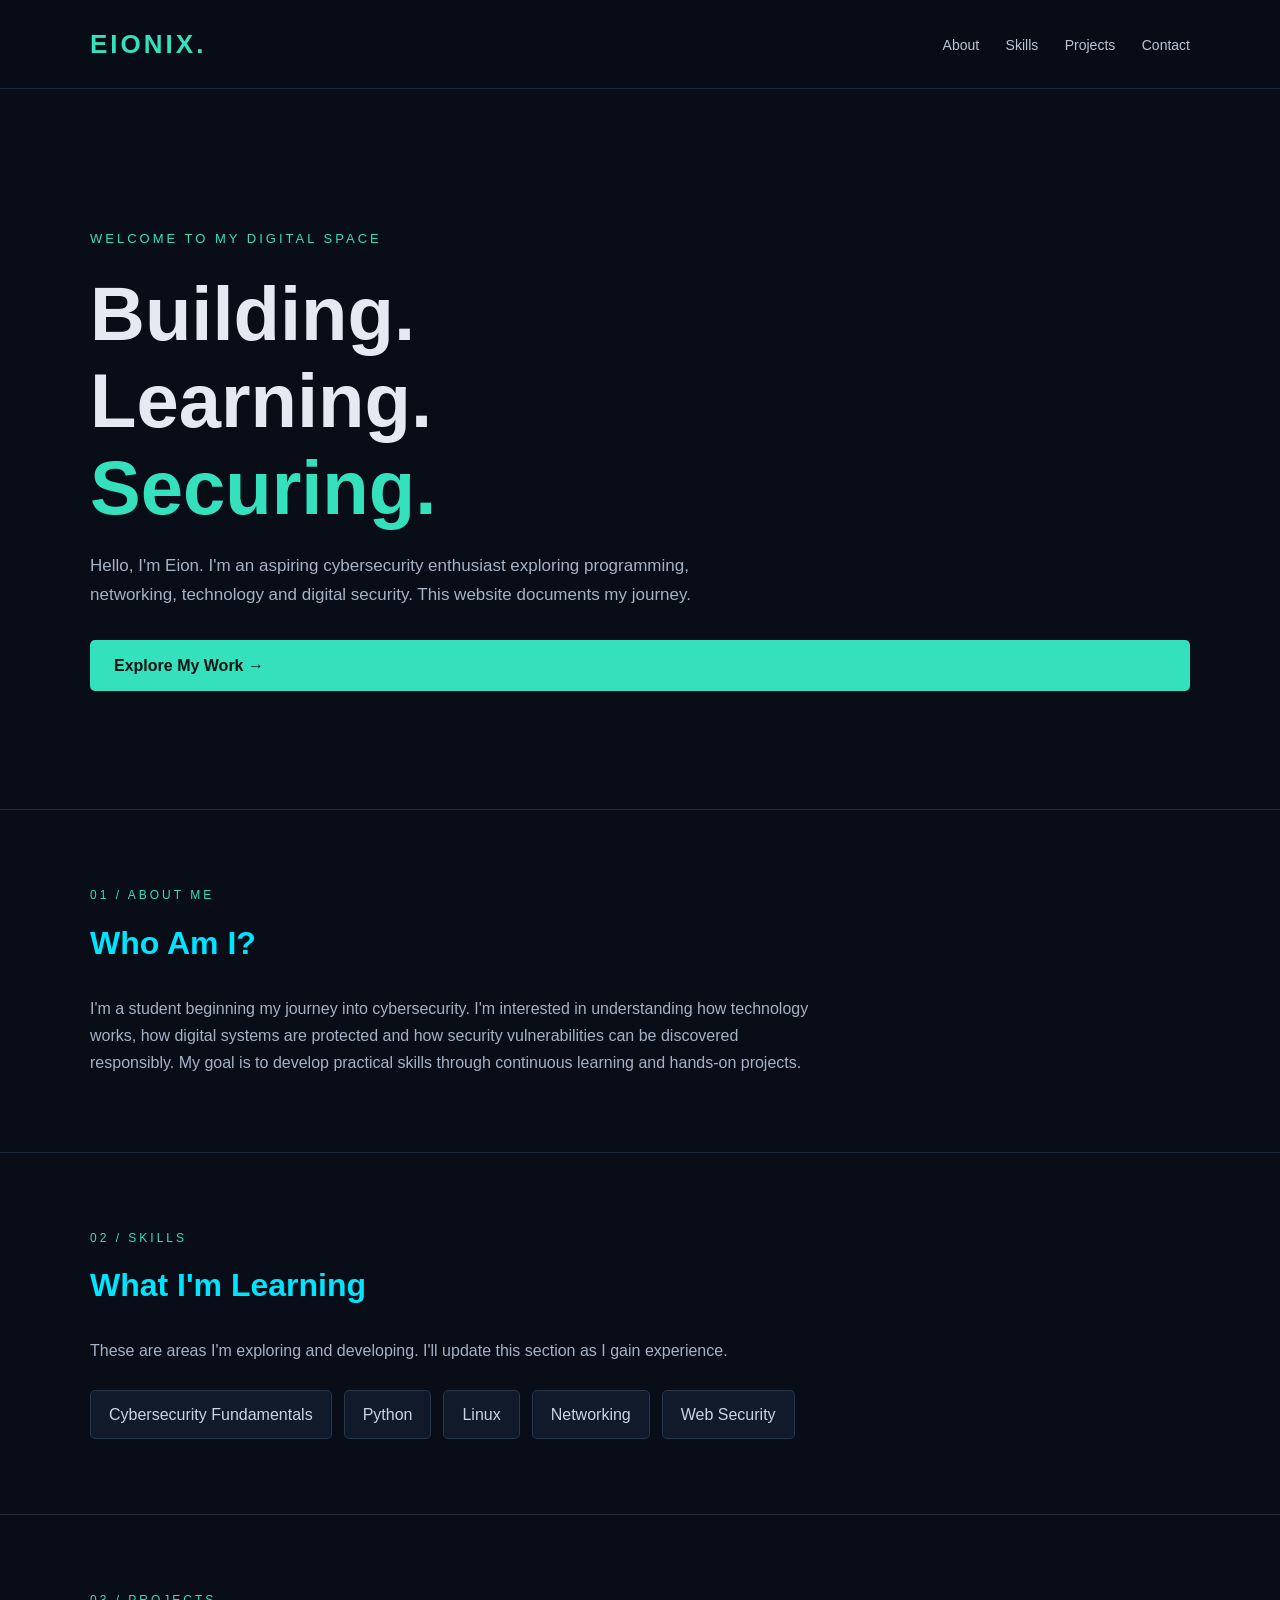
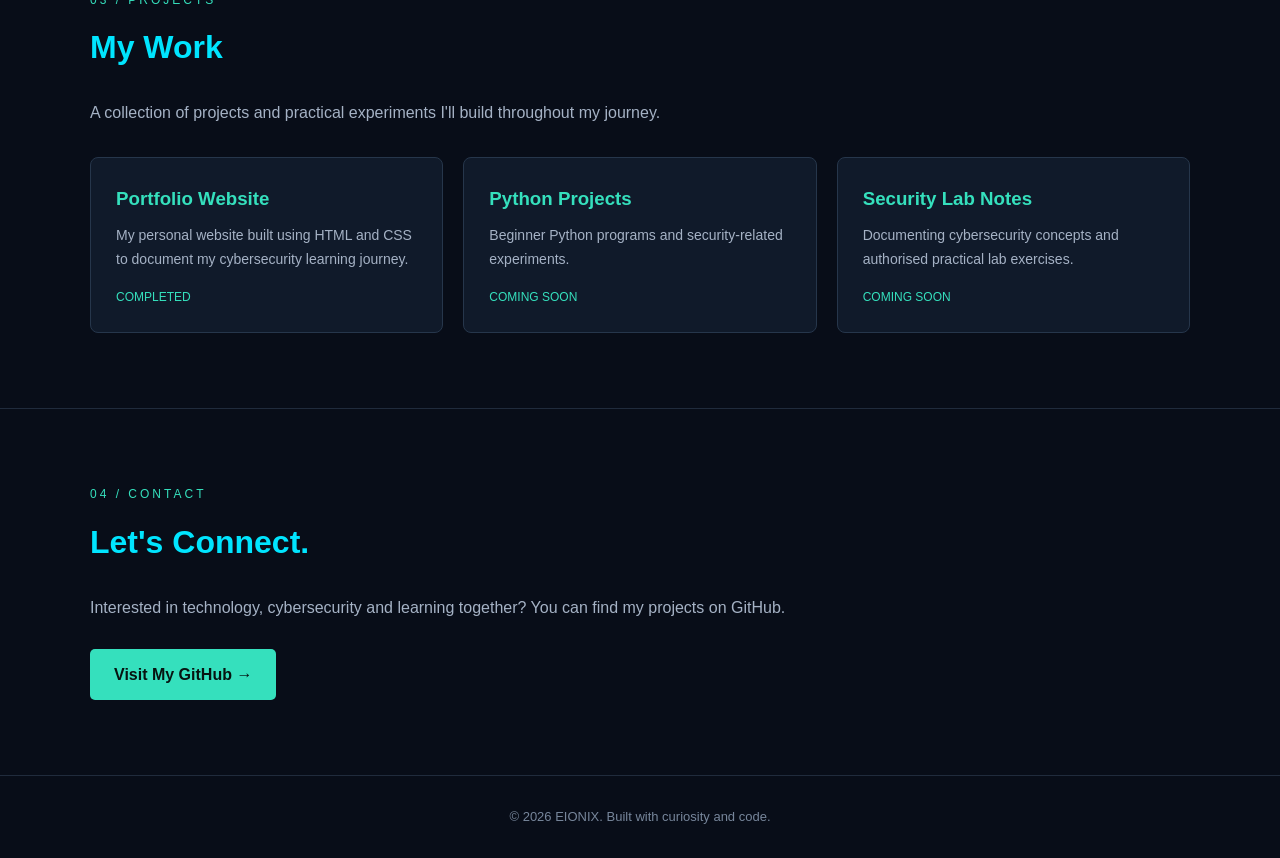
==== index.html @ 7928c1d7 "Add stylesheet link to index.html Added a link to the stylesheet in the head section." ====
<!DOCTYPE html>
<html lang="en">
<head>
    <link rel="stylesheet" href="style.css">
    <meta charset="UTF-8">
    <meta name="viewport" content="width=device-width, initial-scale=1.0">
    <meta name="description" content="EIONIX - Aspiring Cybersecurity Professional. Exploring technology, programming and digital security.">
    <title>EIONIX | Cybersecurity Portfolio</title>

    <style>
        * {
            margin: 0;
            padding: 0;
            box-sizing: border-box;
        }

        html {
            scroll-behavior: smooth;
        }

        body {
            background: #080d18;
            color: #e5eaf2;
            font-family: Arial, sans-serif;
            line-height: 1.7;
        }

        .container {
            width: 90%;
            max-width: 1100px;
            margin: auto;
        }

        header {
            padding: 22px 0;
            border-bottom: 1px solid #202b3c;
            position: sticky;
            top: 0;
            background: rgba(8, 13, 24, 0.95);
            z-index: 10;
        }

        nav {
            display: flex;
            justify-content: space-between;
            align-items: center;
            gap: 20px;
        }

        .logo {
            font-size: 26px;
            font-weight: bold;
            color: #35e0bd;
            letter-spacing: 3px;
        }

        nav a {
            color: #b9c4d5;
            text-decoration: none;
            margin-left: 22px;
            font-size: 14px;
        }

        nav a:hover {
            color: #35e0bd;
        }

        .hero {
            padding: 110px 0 90px;
        }

        .tag {
            color: #35e0bd;
            font-size: 13px;
            letter-spacing: 3px;
            margin-bottom: 20px;
        }

        h1 {
            font-size: clamp(42px, 7vw, 76px);
            line-height: 1.15;
            margin-bottom: 20px;
        }

        h1 span {
            color: #35e0bd;
        }

        .hero p {
            max-width: 620px;
            color: #a5b2c5;
            font-size: 17px;
            margin-bottom: 30px;
        }

        .button {
            display: inline-block;
            padding: 12px 24px;
            background: #35e0bd;
            color: #071411;
            text-decoration: none;
            border-radius: 5px;
            font-weight: bold;
        }

        section {
            padding: 75px 0;
            border-top: 1px solid #202b3c;
        }

        .section-label {
            color: #35e0bd;
            font-size: 12px;
            letter-spacing: 3px;
        }

        h2 {
            font-size: 32px;
            margin: 10px 0 25px;
        }

        .description {
            color: #a5b2c5;
            max-width: 720px;
        }

        .skills {
            display: flex;
            flex-wrap: wrap;
            gap: 12px;
            margin-top: 25px;
        }

        .skill {
            border: 1px solid #26364b;
            padding: 10px 18px;
            border-radius: 5px;
            color: #c8d4e4;
            background: #101a2a;
        }

        .project-grid {
            display: grid;
            grid-template-columns: repeat(auto-fit, minmax(230px, 1fr));
            gap: 20px;
            margin-top: 30px;
        }

        .project {
            background: #101a2a;
            border: 1px solid #26364b;
            border-radius: 8px;
            padding: 25px;
        }

        .project h3 {
            color: #35e0bd;
            margin-bottom: 10px;
        }

        .project p {
            color: #a5b2c5;
            font-size: 14px;
        }

        .status {
            color: #35e0bd;
            font-size: 12px;
            margin-top: 15px;
        }

        footer {
            padding: 30px 0;
            text-align: center;
            color: #77869b;
            border-top: 1px solid #202b3c;
            font-size: 13px;
        }

        @media (max-width: 600px) {
            nav {
                flex-direction: column;
            }

            nav a {
                margin: 0 7px;
                font-size: 12px;
            }

            .hero {
                padding: 75px 0;
            }
        }
    </style>
</head>

<body>

    <header>
        <div class="container">
            <nav>
                <div class="logo">EIONIX.</div>

                <div>
                    <a href="#about">About</a>
                    <a href="#skills">Skills</a>
                    <a href="#projects">Projects</a>
                    <a href="#contact">Contact</a>
                </div>
            </nav>
        </div>
    </header>

    <main>

        <div class="container">
            <section class="hero" style="border: none;">
                <div class="tag">WELCOME TO MY DIGITAL SPACE</div>

                <h1>
                    Building.<br>
                    Learning.<br>
                    <span>Securing.</span>
                </h1>

                <p>
                    Hello, I'm Eion. I'm an aspiring cybersecurity
                    enthusiast exploring programming, networking,
                    technology and digital security.
                    This website documents my journey.
                </p>

                <a href="#projects" class="button">
                    Explore My Work →
                </a>
            </section>
        </div>

        <section id="about">
            <div class="container">
                <div class="section-label">01 / ABOUT ME</div>
                <h2>Who Am I?</h2>

                <p class="description">
                    I'm a student beginning my journey into
                    cybersecurity. I'm interested in understanding
                    how technology works, how digital systems
                    are protected and how security vulnerabilities
                    can be discovered responsibly.

                    My goal is to develop practical skills through
                    continuous learning and hands-on projects.
                </p>
            </div>
        </section>

        <section id="skills">
            <div class="container">
                <div class="section-label">02 / SKILLS</div>
                <h2>What I'm Learning</h2>

                <p class="description">
                    These are areas I'm exploring and developing.
                    I'll update this section as I gain experience.
                </p>

                <div class="skills">
                    <div class="skill">Cybersecurity Fundamentals</div>
                    <div class="skill">Python</div>
                    <div class="skill">Linux</div>
                    <div class="skill">Networking</div>
                    <div class="skill">Web Security</div>
                </div>
            </div>
        </section>

        <section id="projects">
            <div class="container">
                <div class="section-label">03 / PROJECTS</div>
                <h2>My Work</h2>

                <p class="description">
                    A collection of projects and practical
                    experiments I'll build throughout my journey.
                </p>

                <div class="project-grid">

                    <div class="project">
                        <h3>Portfolio Website</h3>
                        <p>
                            My personal website built using
                            HTML and CSS to document my
                            cybersecurity learning journey.
                        </p>
                        <div class="status">COMPLETED</div>
                    </div>

                    <div class="project">
                        <h3>Python Projects</h3>
                        <p>
                            Beginner Python programs and
                            security-related experiments.
                        </p>
                        <div class="status">COMING SOON</div>
                    </div>

                    <div class="project">
                        <h3>Security Lab Notes</h3>
                        <p>
                            Documenting cybersecurity concepts
                            and authorised practical lab exercises.
                        </p>
                        <div class="status">COMING SOON</div>
                    </div>

                </div>
            </div>
        </section>

        <section id="contact">
            <div class="container">
                <div class="section-label">04 / CONTACT</div>
                <h2>Let's Connect.</h2>

                <p class="description">
                    Interested in technology, cybersecurity
                    and learning together? You can find my
                    projects on GitHub.
                </p>

                <br>

                <a
                    href="https://github.com/eionix-cyber"
                    class="button"
                    target="_blank"
                    rel="noopener noreferrer">
                    Visit My GitHub →
                </a>
            </div>
        </section>

    </main>

    <footer>
        <div class="container">
            © 2026 EIONIX. Built with curiosity and code.
        </div>
    </footer>

</body>
</html>
---- style.css ----
* {
    margin: 0;
    padding: 0;
    box-sizing: border-box;
}

body {
    background: #080b14;
    color: #ffffff;
    font-family: Arial, sans-serif;
}

header {
    padding: 25px 8%;
    display: flex;
    justify-content: space-between;
    align-items: center;
    background: #0d1220;
    border-bottom: 1px solid #1c2940;
}

header h1 {
    color: #00e5ff;
    letter-spacing: 3px;
}

nav a {
    color: #ffffff;
    text-decoration: none;
    margin-left: 25px;
}

nav a:hover {
    color: #00e5ff;
}

.hero {
    min-height: 80vh;
    display: flex;
    flex-direction: column;
    justify-content: center;
    padding: 60px 10%;
}

.hero h2 {
    font-size: 55px;
    margin-bottom: 20px;
}

.hero h2 span {
    color: #00e5ff;
}

.hero p {
    color: #aab4c8;
    font-size: 18px;
    max-width: 600px;
    line-height: 1.7;
}

button {
    background: #00e5ff;
    color: #080b14;
    border: none;
    padding: 14px 25px;
    margin-top: 25px;
    font-weight: bold;
    cursor: pointer;
    width: fit-content;
}

section {
    padding: 60px 10%;
}

section h2 {
    color: #00e5ff;
    margin-bottom: 25px;
}

footer {
    text-align: center;
    padding: 25px;
    color: #778399;
    border-top: 1px solid #1c2940;
}
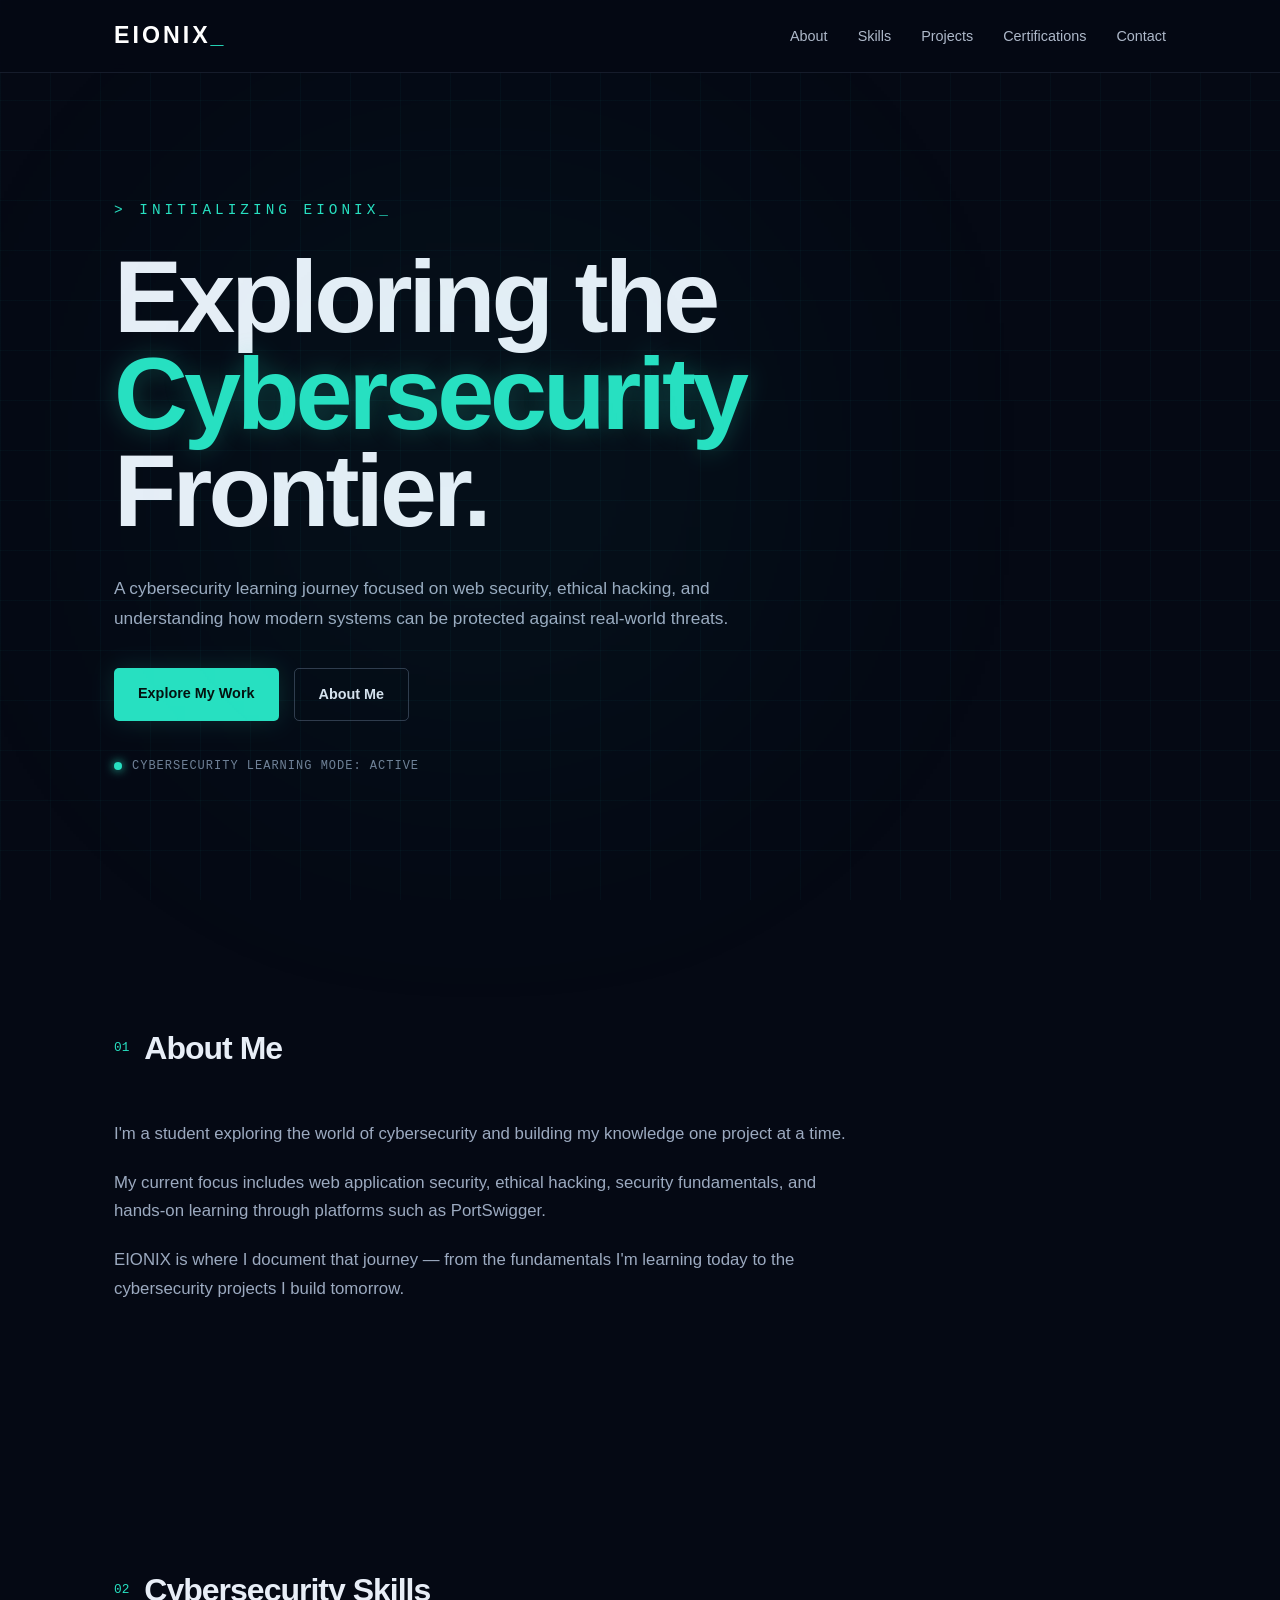
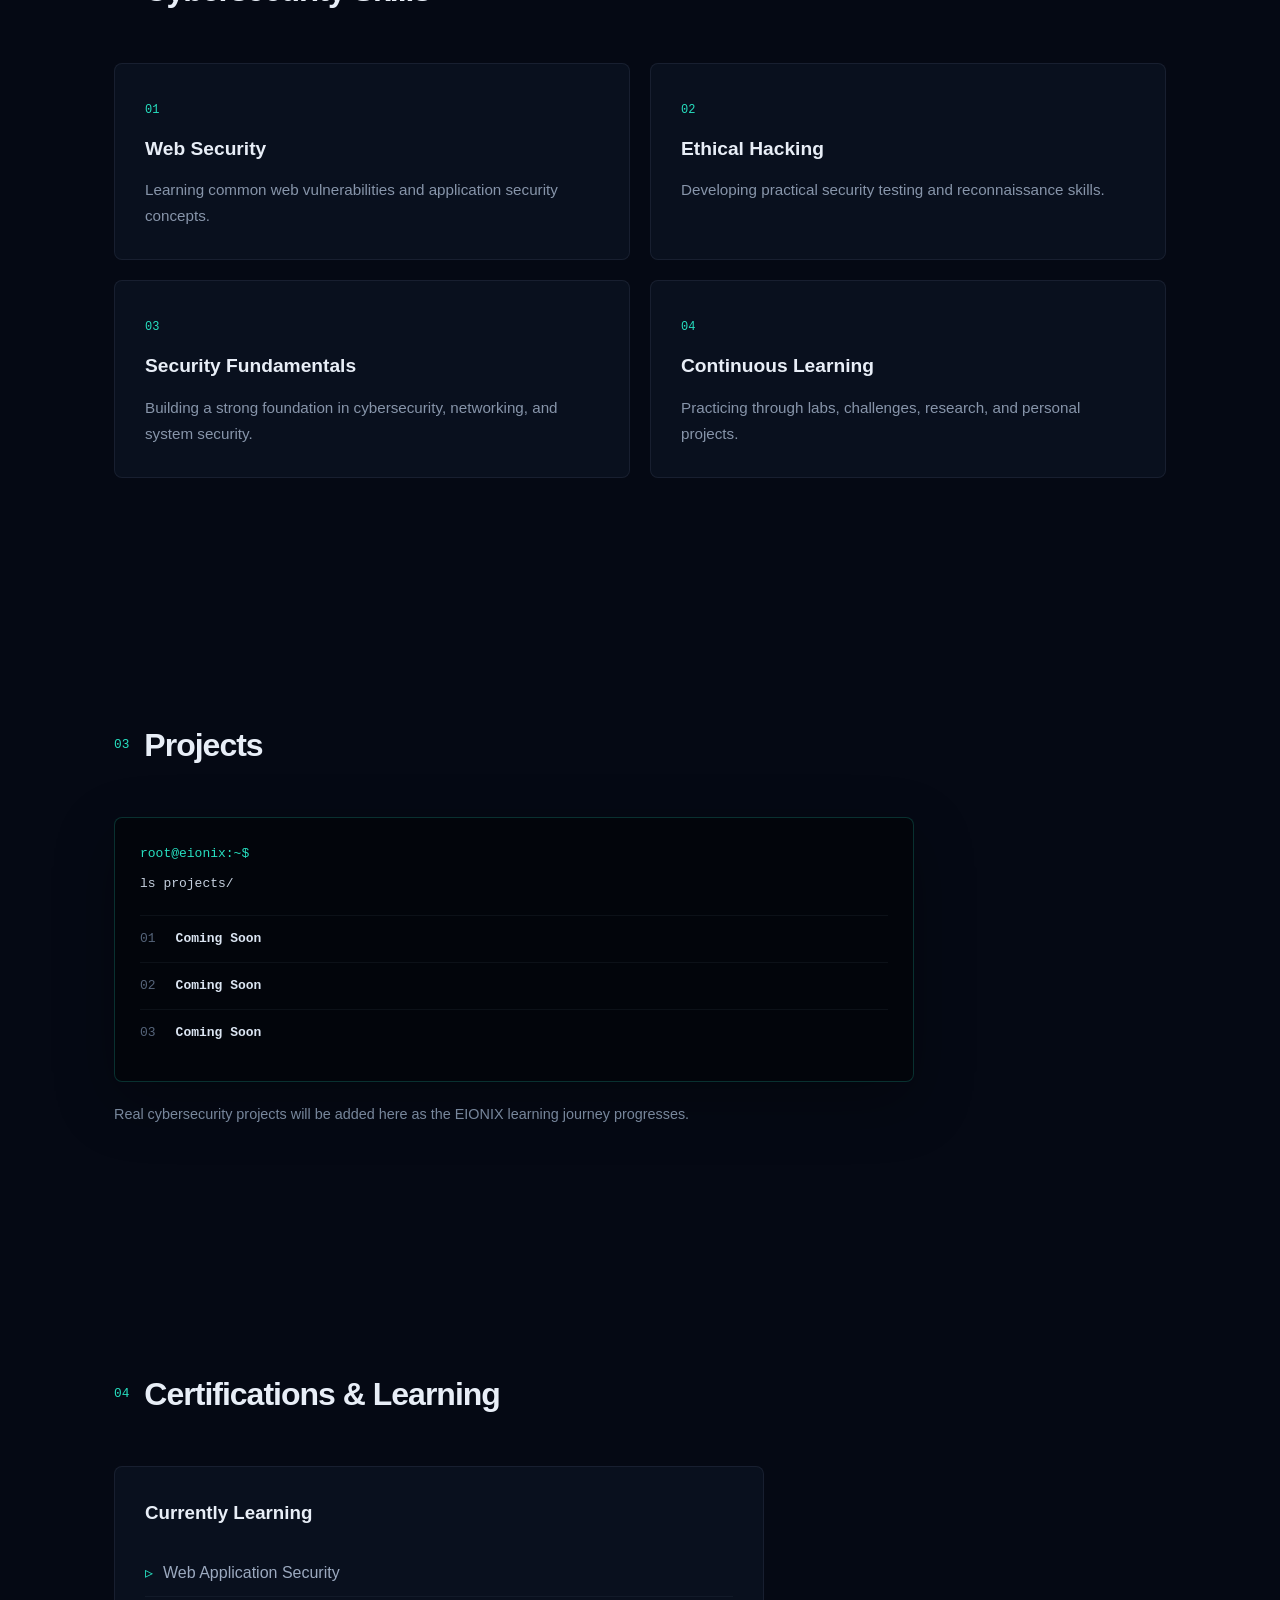
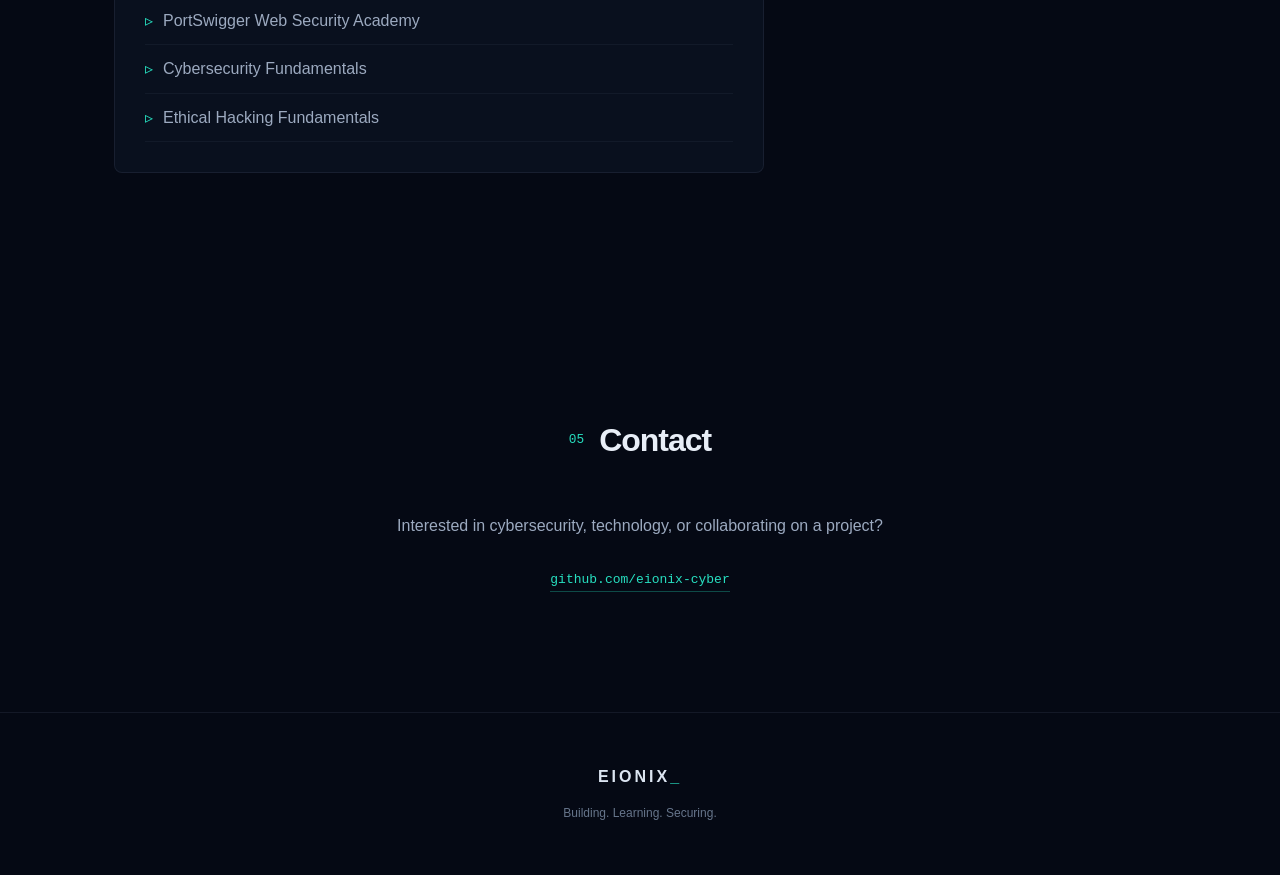
==== commit ad72b99d: "Revise index.html for improved content and structure Updated the HTML structure and content for the " ====
--- a/index.html
+++ b/index.html
@@ -1,353 +1,284 @@
-
 <!DOCTYPE html>
 <html lang="en">
 <head>
-    <link rel="stylesheet" href="style.css">
     <meta charset="UTF-8">
     <meta name="viewport" content="width=device-width, initial-scale=1.0">
-    <meta name="description" content="EIONIX - Aspiring Cybersecurity Professional. Exploring technology, programming and digital security.">
+
     <title>EIONIX | Cybersecurity Portfolio</title>
 
-    <style>
-        * {
-            margin: 0;
-            padding: 0;
-            box-sizing: border-box;
-        }
-
-        html {
-            scroll-behavior: smooth;
-        }
-
-        body {
-            background: #080d18;
-            color: #e5eaf2;
-            font-family: Arial, sans-serif;
-            line-height: 1.7;
-        }
-
-        .container {
-            width: 90%;
-            max-width: 1100px;
-            margin: auto;
-        }
-
-        header {
-            padding: 22px 0;
-            border-bottom: 1px solid #202b3c;
-            position: sticky;
-            top: 0;
-            background: rgba(8, 13, 24, 0.95);
-            z-index: 10;
-        }
-
-        nav {
-            display: flex;
-            justify-content: space-between;
-            align-items: center;
-            gap: 20px;
-        }
-
-        .logo {
-            font-size: 26px;
-            font-weight: bold;
-            color: #35e0bd;
-            letter-spacing: 3px;
-        }
-
-        nav a {
-            color: #b9c4d5;
-            text-decoration: none;
-            margin-left: 22px;
-            font-size: 14px;
-        }
-
-        nav a:hover {
-            color: #35e0bd;
-        }
-
-        .hero {
-            padding: 110px 0 90px;
-        }
-
-        .tag {
-            color: #35e0bd;
-            font-size: 13px;
-            letter-spacing: 3px;
-            margin-bottom: 20px;
-        }
-
-        h1 {
-            font-size: clamp(42px, 7vw, 76px);
-            line-height: 1.15;
-            margin-bottom: 20px;
-        }
-
-        h1 span {
-            color: #35e0bd;
-        }
-
-        .hero p {
-            max-width: 620px;
-            color: #a5b2c5;
-            font-size: 17px;
-            margin-bottom: 30px;
-        }
-
-        .button {
-            display: inline-block;
-            padding: 12px 24px;
-            background: #35e0bd;
-            color: #071411;
-            text-decoration: none;
-            border-radius: 5px;
-            font-weight: bold;
-        }
-
-        section {
-            padding: 75px 0;
-            border-top: 1px solid #202b3c;
-        }
-
-        .section-label {
-            color: #35e0bd;
-            font-size: 12px;
-            letter-spacing: 3px;
-        }
-
-        h2 {
-            font-size: 32px;
-            margin: 10px 0 25px;
-        }
-
-        .description {
-            color: #a5b2c5;
-            max-width: 720px;
-        }
-
-        .skills {
-            display: flex;
-            flex-wrap: wrap;
-            gap: 12px;
-            margin-top: 25px;
-        }
-
-        .skill {
-            border: 1px solid #26364b;
-            padding: 10px 18px;
-            border-radius: 5px;
-            color: #c8d4e4;
-            background: #101a2a;
-        }
-
-        .project-grid {
-            display: grid;
-            grid-template-columns: repeat(auto-fit, minmax(230px, 1fr));
-            gap: 20px;
-            margin-top: 30px;
-        }
-
-        .project {
-            background: #101a2a;
-            border: 1px solid #26364b;
-            border-radius: 8px;
-            padding: 25px;
-        }
-
-        .project h3 {
-            color: #35e0bd;
-            margin-bottom: 10px;
-        }
-
-        .project p {
-            color: #a5b2c5;
-            font-size: 14px;
-        }
-
-        .status {
-            color: #35e0bd;
-            font-size: 12px;
-            margin-top: 15px;
-        }
-
-        footer {
-            padding: 30px 0;
-            text-align: center;
-            color: #77869b;
-            border-top: 1px solid #202b3c;
-            font-size: 13px;
-        }
-
-        @media (max-width: 600px) {
-            nav {
-                flex-direction: column;
-            }
-
-            nav a {
-                margin: 0 7px;
-                font-size: 12px;
-            }
-
-            .hero {
-                padding: 75px 0;
-            }
-        }
-    </style>
+    <meta name="description" content="EIONIX — Cybersecurity learning portfolio documenting projects, skills, certifications and the journey into cybersecurity.">
+
+    <link rel="stylesheet" href="style.css">
 </head>
 
 <body>
 
-    <header>
-        <div class="container">
+    <header class="navbar">
+        <div class="nav-container">
+
+            <a href="#" class="logo">
+                EIONIX<span>_</span>
+            </a>
+
             <nav>
-                <div class="logo">EIONIX.</div>
-
-                <div>
-                    <a href="#about">About</a>
-                    <a href="#skills">Skills</a>
-                    <a href="#projects">Projects</a>
-                    <a href="#contact">Contact</a>
-                </div>
+                <a href="#about">About</a>
+                <a href="#skills">Skills</a>
+                <a href="#projects">Projects</a>
+                <a href="#certifications">Certifications</a>
+                <a href="#contact">Contact</a>
             </nav>
+
         </div>
     </header>
 
+
     <main>
 
-        <div class="container">
-            <section class="hero" style="border: none;">
-                <div class="tag">WELCOME TO MY DIGITAL SPACE</div>
+        <section class="hero">
+
+            <div class="hero-content">
+
+                <p class="terminal-label">
+                    &gt; INITIALIZING EIONIX_
+                </p>
 
                 <h1>
-                    Building.<br>
-                    Learning.<br>
-                    <span>Securing.</span>
+                    Exploring the
+                    <span>Cybersecurity</span>
+                    Frontier.
                 </h1>
 
+                <p class="hero-description">
+                    A cybersecurity learning journey focused on web security,
+                    ethical hacking, and understanding how modern systems
+                    can be protected against real-world threats.
+                </p>
+
+                <div class="hero-buttons">
+
+                    <a href="#projects" class="btn primary-btn">
+                        Explore My Work
+                    </a>
+
+                    <a href="#about" class="btn secondary-btn">
+                        About Me
+                    </a>
+
+                </div>
+
+                <div class="hero-status">
+
+                    <span class="status-dot"></span>
+
+                    <span>
+                        CYBERSECURITY LEARNING MODE: ACTIVE
+                    </span>
+
+                </div>
+
+            </div>
+
+        </section>
+
+
+        <section id="about" class="section">
+
+            <div class="section-heading">
+                <span>01</span>
+                <h2>About Me</h2>
+            </div>
+
+            <div class="about-content">
+
                 <p>
-                    Hello, I'm Eion. I'm an aspiring cybersecurity
-                    enthusiast exploring programming, networking,
-                    technology and digital security.
-                    This website documents my journey.
-                </p>
-
-                <a href="#projects" class="button">
-                    Explore My Work →
-                </a>
-            </section>
-        </div>
-
-        <section id="about">
-            <div class="container">
-                <div class="section-label">01 / ABOUT ME</div>
-                <h2>Who Am I?</h2>
-
-                <p class="description">
-                    I'm a student beginning my journey into
-                    cybersecurity. I'm interested in understanding
-                    how technology works, how digital systems
-                    are protected and how security vulnerabilities
-                    can be discovered responsibly.
-
-                    My goal is to develop practical skills through
-                    continuous learning and hands-on projects.
-                </p>
-            </div>
-        </section>
-
-        <section id="skills">
-            <div class="container">
-                <div class="section-label">02 / SKILLS</div>
-                <h2>What I'm Learning</h2>
-
-                <p class="description">
-                    These are areas I'm exploring and developing.
-                    I'll update this section as I gain experience.
-                </p>
-
-                <div class="skills">
-                    <div class="skill">Cybersecurity Fundamentals</div>
-                    <div class="skill">Python</div>
-                    <div class="skill">Linux</div>
-                    <div class="skill">Networking</div>
-                    <div class="skill">Web Security</div>
-                </div>
-            </div>
-        </section>
-
-        <section id="projects">
-            <div class="container">
-                <div class="section-label">03 / PROJECTS</div>
-                <h2>My Work</h2>
-
-                <p class="description">
-                    A collection of projects and practical
-                    experiments I'll build throughout my journey.
-                </p>
-
-                <div class="project-grid">
-
-                    <div class="project">
-                        <h3>Portfolio Website</h3>
-                        <p>
-                            My personal website built using
-                            HTML and CSS to document my
-                            cybersecurity learning journey.
-                        </p>
-                        <div class="status">COMPLETED</div>
+                    I'm a student exploring the world of cybersecurity
+                    and building my knowledge one project at a time.
+                </p>
+
+                <p>
+                    My current focus includes web application security,
+                    ethical hacking, security fundamentals, and hands-on
+                    learning through platforms such as PortSwigger.
+                </p>
+
+                <p>
+                    EIONIX is where I document that journey — from the
+                    fundamentals I'm learning today to the cybersecurity
+                    projects I build tomorrow.
+                </p>
+
+            </div>
+
+        </section>
+
+
+        <section id="skills" class="section">
+
+            <div class="section-heading">
+                <span>02</span>
+                <h2>Cybersecurity Skills</h2>
+            </div>
+
+            <div class="skills-grid">
+
+                <div class="skill-card">
+                    <span class="skill-number">01</span>
+
+                    <h3>Web Security</h3>
+
+                    <p>
+                        Learning common web vulnerabilities and
+                        application security concepts.
+                    </p>
+                </div>
+
+
+                <div class="skill-card">
+                    <span class="skill-number">02</span>
+
+                    <h3>Ethical Hacking</h3>
+
+                    <p>
+                        Developing practical security testing
+                        and reconnaissance skills.
+                    </p>
+                </div>
+
+
+                <div class="skill-card">
+                    <span class="skill-number">03</span>
+
+                    <h3>Security Fundamentals</h3>
+
+                    <p>
+                        Building a strong foundation in cybersecurity,
+                        networking, and system security.
+                    </p>
+                </div>
+
+
+                <div class="skill-card">
+                    <span class="skill-number">04</span>
+
+                    <h3>Continuous Learning</h3>
+
+                    <p>
+                        Practicing through labs, challenges,
+                        research, and personal projects.
+                    </p>
+                </div>
+
+            </div>
+
+        </section>
+
+
+        <section id="projects" class="section">
+
+            <div class="section-heading">
+                <span>03</span>
+                <h2>Projects</h2>
+            </div>
+
+            <div class="project-placeholder">
+
+                <div class="project-terminal">
+
+                    <span>root@eionix:~$</span>
+
+                    <p>ls projects/</p>
+
+                    <div class="project-line">
+                        <span>01</span>
+                        <strong>Coming Soon</strong>
                     </div>
 
-                    <div class="project">
-                        <h3>Python Projects</h3>
-                        <p>
-                            Beginner Python programs and
-                            security-related experiments.
-                        </p>
-                        <div class="status">COMING SOON</div>
+                    <div class="project-line">
+                        <span>02</span>
+                        <strong>Coming Soon</strong>
                     </div>
 
-                    <div class="project">
-                        <h3>Security Lab Notes</h3>
-                        <p>
-                            Documenting cybersecurity concepts
-                            and authorised practical lab exercises.
-                        </p>
-                        <div class="status">COMING SOON</div>
+                    <div class="project-line">
+                        <span>03</span>
+                        <strong>Coming Soon</strong>
                     </div>
 
                 </div>
-            </div>
-        </section>
-
-        <section id="contact">
-            <div class="container">
-                <div class="section-label">04 / CONTACT</div>
-                <h2>Let's Connect.</h2>
-
-                <p class="description">
-                    Interested in technology, cybersecurity
-                    and learning together? You can find my
-                    projects on GitHub.
-                </p>
-
-                <br>
-
-                <a
-                    href="https://github.com/eionix-cyber"
-                    class="button"
-                    target="_blank"
-                    rel="noopener noreferrer">
-                    Visit My GitHub →
-                </a>
-            </div>
+
+                <p class="project-note">
+                    Real cybersecurity projects will be added here as
+                    the EIONIX learning journey progresses.
+                </p>
+
+            </div>
+
+        </section>
+
+
+        <section id="certifications" class="section">
+
+            <div class="section-heading">
+                <span>04</span>
+                <h2>Certifications & Learning</h2>
+            </div>
+
+            <div class="learning-card">
+
+                <h3>Currently Learning</h3>
+
+                <ul>
+
+                    <li>Web Application Security</li>
+
+                    <li>PortSwigger Web Security Academy</li>
+
+                    <li>Cybersecurity Fundamentals</li>
+
+                    <li>Ethical Hacking Fundamentals</li>
+
+                </ul>
+
+            </div>
+
+        </section>
+
+
+        <section id="contact" class="section contact-section">
+
+            <div class="section-heading">
+                <span>05</span>
+                <h2>Contact</h2>
+            </div>
+
+            <p>
+                Interested in cybersecurity, technology, or collaborating
+                on a project?
+            </p>
+
+            <a
+                href="https://github.com/eionix-cyber"
+                class="github-link"
+                target="_blank"
+                rel="noopener noreferrer"
+            >
+                github.com/eionix-cyber
+            </a>
+
         </section>
 
     </main>
 
+
     <footer>
-        <div class="container">
-            © 2026 EIONIX. Built with curiosity and code.
-        </div>
+
+        <p>
+            EIONIX<span>_</span>
+        </p>
+
+        <small>
+            Building. Learning. Securing.
+        </small>
+
     </footer>
 
 </body>
--- a/style.css
+++ b/style.css
@@ -1,86 +1,648 @@
+/* =========================================
+   EIONIX CYBERSECURITY PORTFOLIO
+   Premium Dark Cybersecurity Theme
+   ========================================= */
+
+
+/* ---------- Global Reset ---------- */
+
 * {
     margin: 0;
     padding: 0;
     box-sizing: border-box;
 }
 
+html {
+    scroll-behavior: smooth;
+}
+
 body {
-    background: #080b14;
-    color: #ffffff;
-    font-family: Arial, sans-serif;
-}
-
-header {
-    padding: 25px 8%;
+    font-family: "Segoe UI", Arial, sans-serif;
+    background: #050914;
+    color: #e8eef7;
+    line-height: 1.7;
+    overflow-x: hidden;
+}
+
+
+/* ---------- Background Grid ---------- */
+
+body::before {
+    content: "";
+    position: fixed;
+    inset: 0;
+
+    background-image:
+        linear-gradient(rgba(40, 220, 200, 0.035) 1px, transparent 1px),
+        linear-gradient(90deg, rgba(40, 220, 200, 0.035) 1px, transparent 1px);
+
+    background-size: 50px 50px;
+
+    pointer-events: none;
+    z-index: -2;
+}
+
+
+/* ---------- Navigation ---------- */
+
+.navbar {
+    position: sticky;
+    top: 0;
+    z-index: 1000;
+
+    background: rgba(5, 9, 20, 0.88);
+    backdrop-filter: blur(12px);
+
+    border-bottom: 1px solid rgba(130, 150, 180, 0.15);
+}
+
+.nav-container {
+    max-width: 1100px;
+    margin: auto;
+
+    height: 72px;
+
     display: flex;
+    align-items: center;
     justify-content: space-between;
-    align-items: center;
-    background: #0d1220;
-    border-bottom: 1px solid #1c2940;
-}
-
-header h1 {
-    color: #00e5ff;
-    letter-spacing: 3px;
-}
-
-nav a {
+
+    padding: 0 24px;
+}
+
+
+/* ---------- Logo ---------- */
+
+.logo {
     color: #ffffff;
     text-decoration: none;
-    margin-left: 25px;
+
+    font-size: 1.45rem;
+    font-weight: 800;
+
+    letter-spacing: 3px;
+}
+
+.logo span,
+footer span {
+    color: #27e0c1;
+}
+
+
+/* ---------- Navigation Links ---------- */
+
+nav {
+    display: flex;
+    gap: 30px;
+}
+
+nav a {
+    color: #aeb9ca;
+    text-decoration: none;
+
+    font-size: 0.9rem;
+
+    transition: 0.25s ease;
 }
 
 nav a:hover {
-    color: #00e5ff;
-}
+    color: #27e0c1;
+}
+
+
+/* =========================================
+   HERO
+   ========================================= */
 
 .hero {
-    min-height: 80vh;
+    position: relative;
+
+    min-height: calc(100vh - 72px);
+
     display: flex;
-    flex-direction: column;
+    align-items: center;
+
+    max-width: 1100px;
+    margin: auto;
+
+    padding: 100px 24px;
+}
+
+
+/* Hero glow */
+
+.hero::before {
+    content: "";
+
+    position: absolute;
+
+    width: 450px;
+    height: 450px;
+
+    background: #27e0c1;
+
+    filter: blur(180px);
+    opacity: 0.07;
+
+    top: 20%;
+    left: 15%;
+
+    pointer-events: none;
+}
+
+
+/* Hero content */
+
+.hero-content {
+    max-width: 800px;
+}
+
+
+/* Terminal label */
+
+.terminal-label {
+    color: #27e0c1;
+
+    font-family: monospace;
+
+    font-size: 0.9rem;
+
+    letter-spacing: 4px;
+
+    margin-bottom: 25px;
+}
+
+
+/* Hero heading */
+
+.hero h1 {
+    font-size: clamp(3.5rem, 8vw, 6.5rem);
+
+    line-height: 0.95;
+
+    letter-spacing: -4px;
+
+    font-weight: 800;
+
+    margin-bottom: 35px;
+}
+
+.hero h1 span {
+    color: #27e0c1;
+
+    text-shadow:
+        0 0 25px rgba(39, 224, 193, 0.25);
+}
+
+
+/* Hero description */
+
+.hero-description {
+    max-width: 680px;
+
+    color: #9caac0;
+
+    font-size: 1.08rem;
+
+    margin-bottom: 35px;
+}
+
+
+/* ---------- Buttons ---------- */
+
+.hero-buttons {
+    display: flex;
+    gap: 15px;
+
+    flex-wrap: wrap;
+
+    margin-bottom: 35px;
+}
+
+.btn {
+    display: inline-block;
+
+    padding: 13px 24px;
+
+    text-decoration: none;
+
+    font-size: 0.9rem;
+
+    font-weight: 600;
+
+    border-radius: 5px;
+
+    transition: 0.25s ease;
+}
+
+.primary-btn {
+    background: #27e0c1;
+
+    color: #04100e;
+
+    box-shadow:
+        0 0 25px rgba(39, 224, 193, 0.15);
+}
+
+.primary-btn:hover {
+    transform: translateY(-2px);
+
+    box-shadow:
+        0 0 35px rgba(39, 224, 193, 0.3);
+}
+
+.secondary-btn {
+    border: 1px solid rgba(130, 150, 180, 0.35);
+
+    color: #d8e1ee;
+}
+
+.secondary-btn:hover {
+    border-color: #27e0c1;
+
+    color: #27e0c1;
+}
+
+
+/* ---------- Status ---------- */
+
+.hero-status {
+    display: flex;
+    align-items: center;
+
+    gap: 10px;
+
+    color: #708097;
+
+    font-family: monospace;
+
+    font-size: 0.75rem;
+
+    letter-spacing: 1px;
+}
+
+.status-dot {
+    width: 8px;
+    height: 8px;
+
+    border-radius: 50%;
+
+    background: #27e0c1;
+
+    box-shadow:
+        0 0 10px #27e0c1;
+
+    animation: pulse 2s infinite;
+}
+
+
+/* ---------- Pulse Animation ---------- */
+
+@keyframes pulse {
+
+    0% {
+        opacity: 1;
+        transform: scale(1);
+    }
+
+    50% {
+        opacity: 0.45;
+        transform: scale(0.75);
+    }
+
+    100% {
+        opacity: 1;
+        transform: scale(1);
+    }
+
+}
+
+
+/* =========================================
+   GENERAL SECTIONS
+   ========================================= */
+
+.section {
+    max-width: 1100px;
+
+    margin: auto;
+
+    padding: 120px 24px;
+}
+
+
+/* Section heading */
+
+.section-heading {
+    display: flex;
+    align-items: center;
+
+    gap: 15px;
+
+    margin-bottom: 45px;
+}
+
+.section-heading span {
+    color: #27e0c1;
+
+    font-family: monospace;
+
+    font-size: 0.8rem;
+}
+
+.section-heading h2 {
+    font-size: 2rem;
+
+    letter-spacing: -1px;
+}
+
+
+/* =========================================
+   ABOUT
+   ========================================= */
+
+.about-content {
+    max-width: 750px;
+}
+
+.about-content p {
+    color: #9caac0;
+
+    font-size: 1.05rem;
+
+    margin-bottom: 20px;
+}
+
+
+/* =========================================
+   SKILLS
+   ========================================= */
+
+.skills-grid {
+    display: grid;
+
+    grid-template-columns:
+        repeat(2, 1fr);
+
+    gap: 20px;
+}
+
+.skill-card {
+    position: relative;
+
+    padding: 30px;
+
+    background: rgba(13, 21, 36, 0.65);
+
+    border: 1px solid rgba(130, 150, 180, 0.12);
+
+    border-radius: 8px;
+
+    transition: 0.3s ease;
+}
+
+.skill-card:hover {
+    transform: translateY(-5px);
+
+    border-color:
+        rgba(39, 224, 193, 0.4);
+
+    box-shadow:
+        0 15px 50px rgba(0, 0, 0, 0.25);
+}
+
+.skill-number {
+    color: #27e0c1;
+
+    font-family: monospace;
+
+    font-size: 0.75rem;
+}
+
+.skill-card h3 {
+    margin: 12px 0;
+
+    font-size: 1.2rem;
+}
+
+.skill-card p {
+    color: #8795aa;
+
+    font-size: 0.95rem;
+}
+
+
+/* =========================================
+   PROJECTS
+   ========================================= */
+
+.project-placeholder {
+    max-width: 800px;
+}
+
+.project-terminal {
+    background: #02050b;
+
+    border: 1px solid rgba(39, 224, 193, 0.2);
+
+    border-radius: 8px;
+
+    padding: 25px;
+
+    font-family: monospace;
+
+    box-shadow:
+        0 20px 60px rgba(0, 0, 0, 0.3);
+}
+
+.project-terminal > span {
+    color: #27e0c1;
+}
+
+.project-terminal > p {
+    color: #c5d0df;
+
+    margin: 8px 0 20px;
+}
+
+.project-line {
+    display: flex;
+
+    gap: 20px;
+
+    padding: 12px 0;
+
+    border-top: 1px solid rgba(130, 150, 180, 0.08);
+}
+
+.project-line span {
+    color: #55647a;
+}
+
+.project-line strong {
+    color: #dbe5f2;
+}
+
+.project-note {
+    color: #77869b;
+
+    margin-top: 20px;
+
+    font-size: 0.9rem;
+}
+
+
+/* =========================================
+   CERTIFICATIONS
+   ========================================= */
+
+.learning-card {
+    max-width: 650px;
+
+    padding: 30px;
+
+    background: rgba(13, 21, 36, 0.65);
+
+    border: 1px solid rgba(130, 150, 180, 0.12);
+
+    border-radius: 8px;
+}
+
+.learning-card h3 {
+    margin-bottom: 20px;
+}
+
+.learning-card ul {
+    list-style: none;
+}
+
+.learning-card li {
+    color: #9caac0;
+
+    padding: 10px 0;
+
+    border-bottom: 1px solid rgba(130, 150, 180, 0.08);
+}
+
+.learning-card li::before {
+    content: "▹";
+
+    color: #27e0c1;
+
+    margin-right: 10px;
+}
+
+
+/* =========================================
+   CONTACT
+   ========================================= */
+
+.contact-section {
+    text-align: center;
+}
+
+.contact-section .section-heading {
     justify-content: center;
-    padding: 60px 10%;
-}
-
-.hero h2 {
-    font-size: 55px;
-    margin-bottom: 20px;
-}
-
-.hero h2 span {
-    color: #00e5ff;
-}
-
-.hero p {
-    color: #aab4c8;
-    font-size: 18px;
-    max-width: 600px;
-    line-height: 1.7;
-}
-
-button {
-    background: #00e5ff;
-    color: #080b14;
-    border: none;
-    padding: 14px 25px;
-    margin-top: 25px;
-    font-weight: bold;
-    cursor: pointer;
-    width: fit-content;
-}
-
-section {
-    padding: 60px 10%;
-}
-
-section h2 {
-    color: #00e5ff;
+}
+
+.contact-section > p {
+    color: #9caac0;
+
     margin-bottom: 25px;
 }
+
+.github-link {
+    color: #27e0c1;
+
+    text-decoration: none;
+
+    font-family: monospace;
+
+    border-bottom: 1px solid rgba(39, 224, 193, 0.3);
+
+    padding-bottom: 4px;
+}
+
+.github-link:hover {
+    border-color: #27e0c1;
+}
+
+
+/* =========================================
+   FOOTER
+   ========================================= */
 
 footer {
     text-align: center;
-    padding: 25px;
-    color: #778399;
-    border-top: 1px solid #1c2940;
-}
+
+    padding: 50px 20px;
+
+    border-top: 1px solid rgba(130, 150, 180, 0.12);
+
+    color: #66758b;
+}
+
+footer p {
+    font-weight: 800;
+
+    letter-spacing: 3px;
+
+    color: #dce5f1;
+
+    margin-bottom: 8px;
+}
+
+footer small {
+    font-size: 0.75rem;
+}
+
+
+/* =========================================
+   MOBILE RESPONSIVE DESIGN
+   ========================================= */
+
+@media (max-width: 700px) {
+
+    .nav-container {
+        height: auto;
+
+        padding-top: 18px;
+        padding-bottom: 18px;
+
+        align-items: flex-start;
+    }
+
+    nav {
+        gap: 12px;
+
+        flex-wrap: wrap;
+
+        justify-content: flex-end;
+    }
+
+    nav a {
+        font-size: 0.75rem;
+    }
+
+    .hero {
+        min-height: auto;
+
+        padding-top: 100px;
+        padding-bottom: 100px;
+    }
+
+    .hero h1 {
+        font-size: 3.5rem;
+
+        letter-spacing: -2px;
+    }
+
+    .skills-grid {
+        grid-template-columns: 1fr;
+    }
+
+    .section {
+        padding-top: 90px;
+        padding-bottom: 90px;
+    }
+
+}
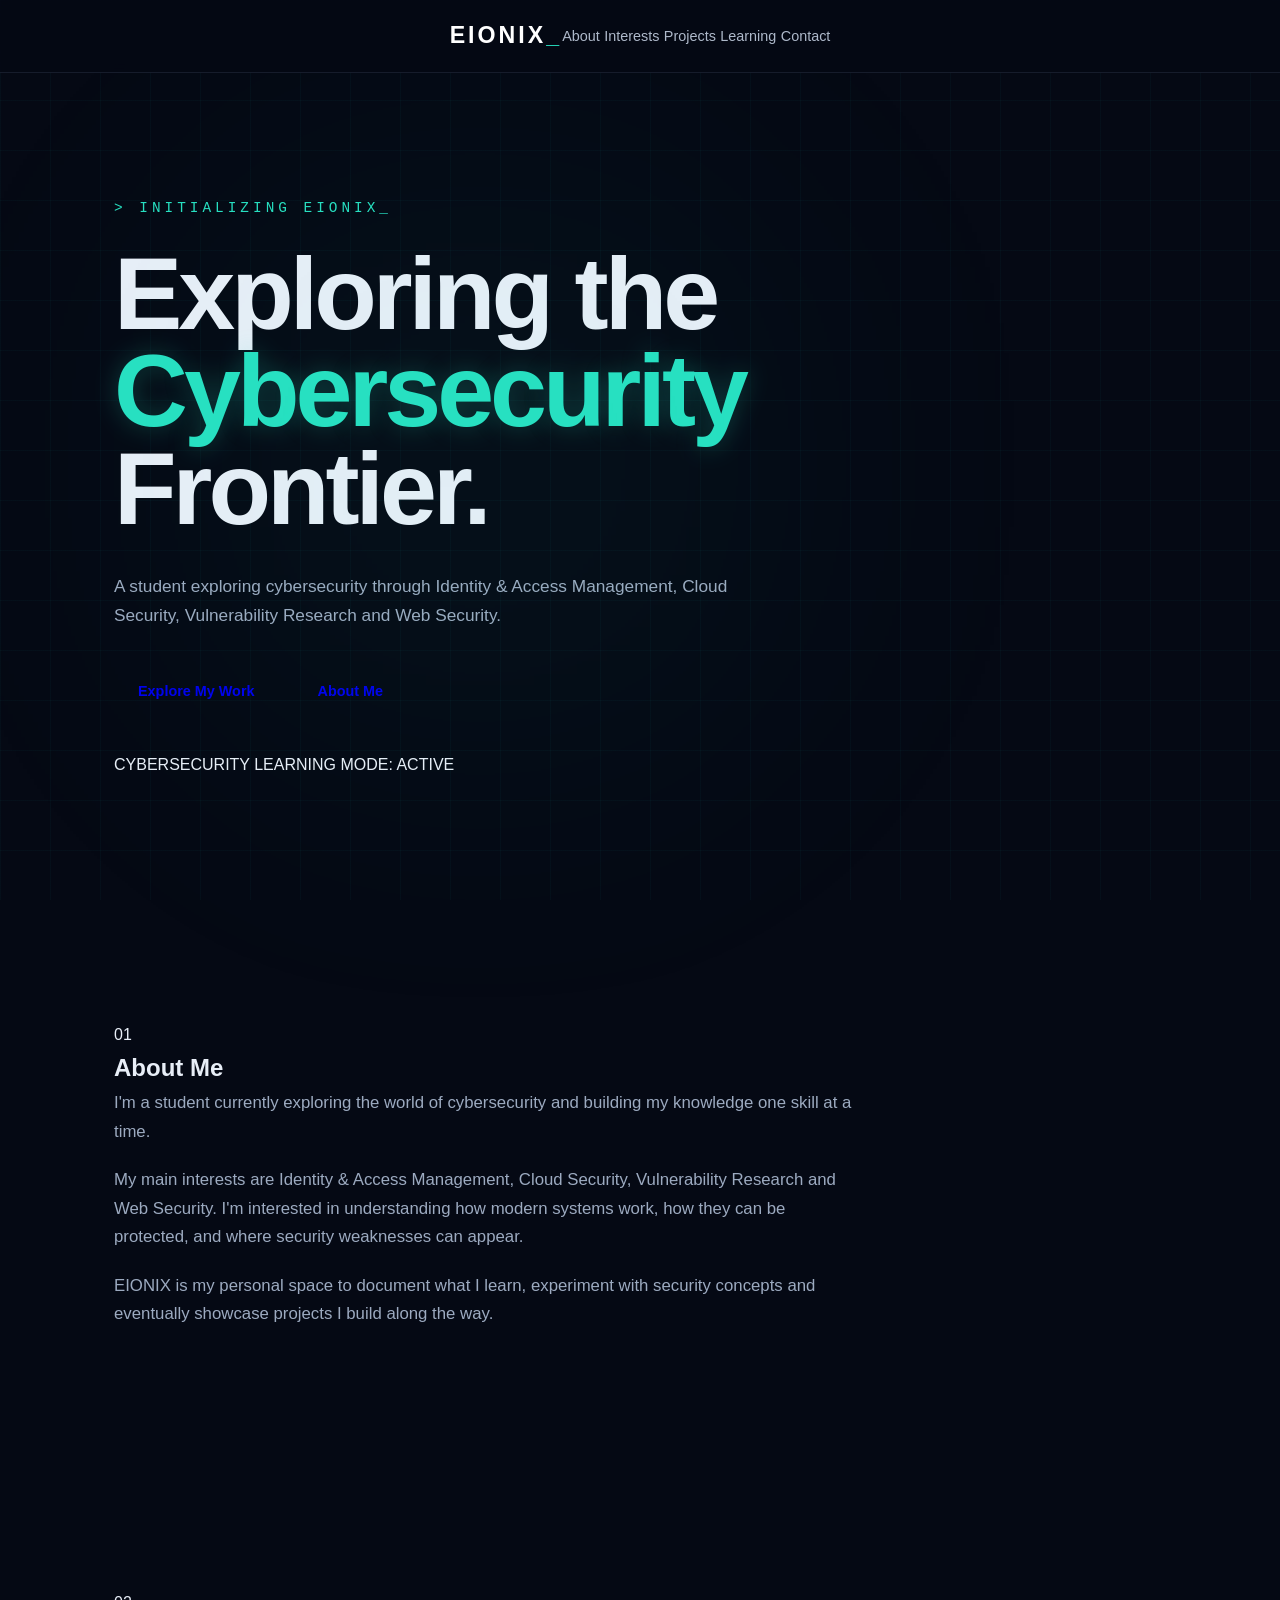
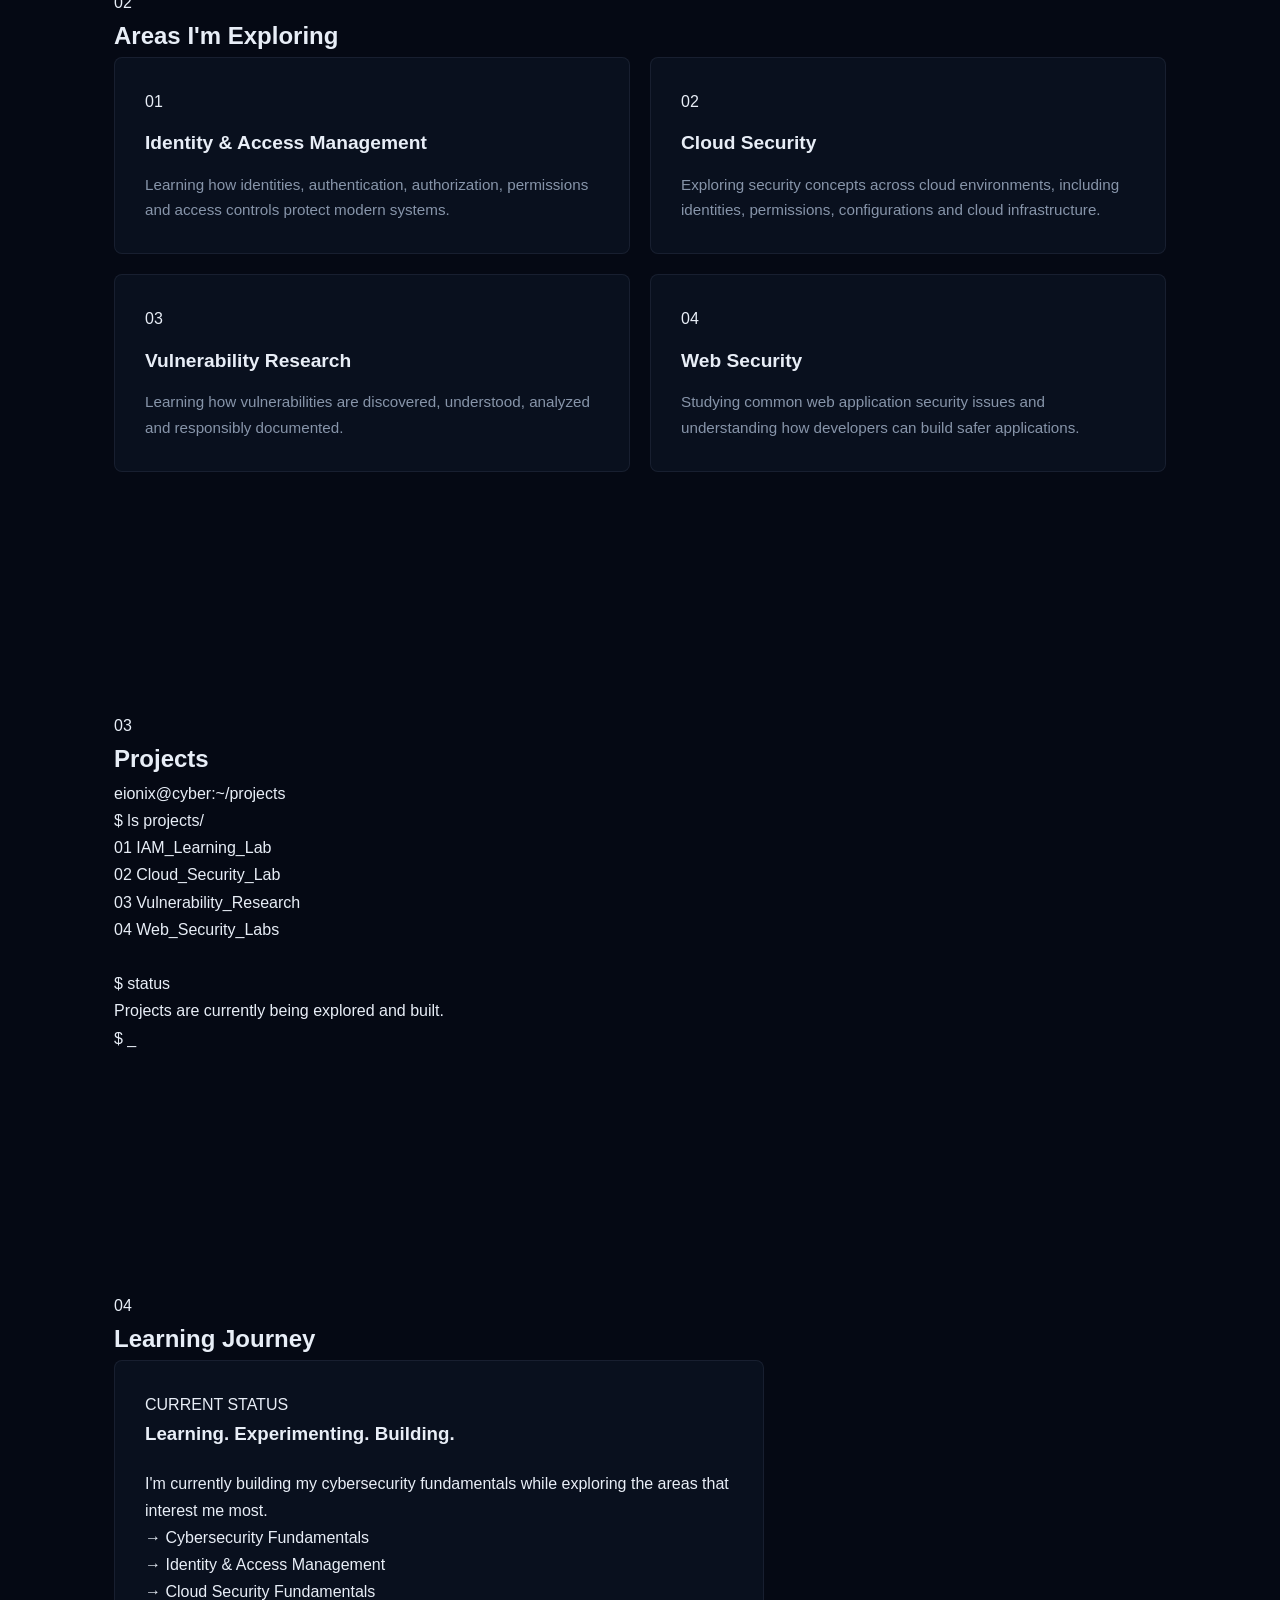
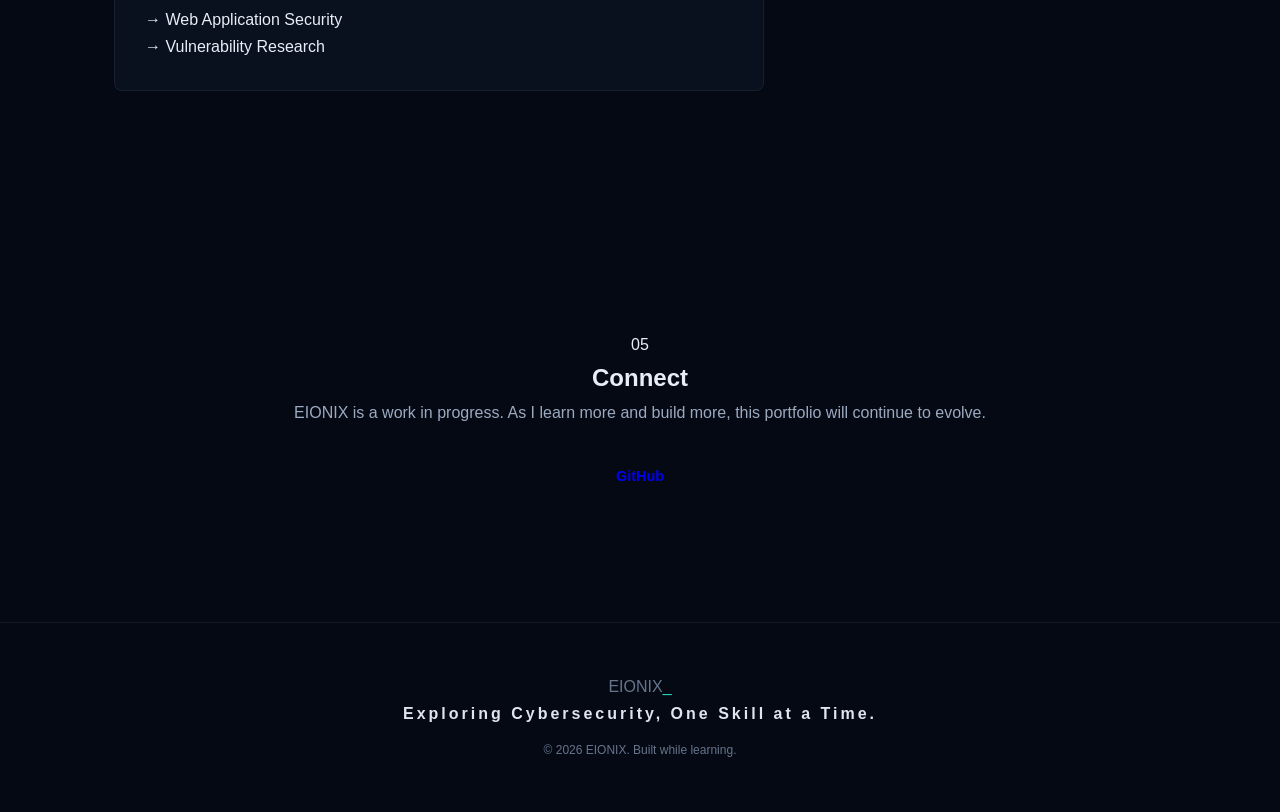
==== commit 44f8962f: "Revise portfolio content and navigation structure Updated the portfolio description and navigation l" ====
--- a/index.html
+++ b/index.html
@@ -6,280 +6,354 @@
 
     <title>EIONIX | Cybersecurity Portfolio</title>
 
-    <meta name="description" content="EIONIX — Cybersecurity learning portfolio documenting projects, skills, certifications and the journey into cybersecurity.">
+    <meta
+        name="description"
+        content="EIONIX — A cybersecurity learning portfolio exploring Identity, Cloud Security, Vulnerability Research and Web Security."
+    >
 
     <link rel="stylesheet" href="style.css">
 </head>
 
 <body>
 
-    <header class="navbar">
+    <!-- NAVIGATION -->
+    <nav class="navbar">
         <div class="nav-container">
 
-            <a href="#" class="logo">
+            <a href="#home" class="logo">
                 EIONIX<span>_</span>
             </a>
 
-            <nav>
+            <div class="nav-links">
                 <a href="#about">About</a>
-                <a href="#skills">Skills</a>
+                <a href="#skills">Interests</a>
                 <a href="#projects">Projects</a>
-                <a href="#certifications">Certifications</a>
+                <a href="#learning">Learning</a>
                 <a href="#contact">Contact</a>
-            </nav>
-
-        </div>
-    </header>
-
-
-    <main>
-
-        <section class="hero">
-
-            <div class="hero-content">
-
-                <p class="terminal-label">
-                    &gt; INITIALIZING EIONIX_
-                </p>
-
-                <h1>
-                    Exploring the
-                    <span>Cybersecurity</span>
-                    Frontier.
-                </h1>
-
-                <p class="hero-description">
-                    A cybersecurity learning journey focused on web security,
-                    ethical hacking, and understanding how modern systems
-                    can be protected against real-world threats.
-                </p>
-
-                <div class="hero-buttons">
-
-                    <a href="#projects" class="btn primary-btn">
-                        Explore My Work
-                    </a>
-
-                    <a href="#about" class="btn secondary-btn">
-                        About Me
-                    </a>
-
-                </div>
-
-                <div class="hero-status">
-
-                    <span class="status-dot"></span>
-
-                    <span>
-                        CYBERSECURITY LEARNING MODE: ACTIVE
-                    </span>
-
-                </div>
-
-            </div>
-
-        </section>
-
-
-        <section id="about" class="section">
-
-            <div class="section-heading">
-                <span>01</span>
-                <h2>About Me</h2>
-            </div>
-
-            <div class="about-content">
-
-                <p>
-                    I'm a student exploring the world of cybersecurity
-                    and building my knowledge one project at a time.
-                </p>
-
-                <p>
-                    My current focus includes web application security,
-                    ethical hacking, security fundamentals, and hands-on
-                    learning through platforms such as PortSwigger.
-                </p>
-
-                <p>
-                    EIONIX is where I document that journey — from the
-                    fundamentals I'm learning today to the cybersecurity
-                    projects I build tomorrow.
-                </p>
-
-            </div>
-
-        </section>
-
-
-        <section id="skills" class="section">
-
-            <div class="section-heading">
-                <span>02</span>
-                <h2>Cybersecurity Skills</h2>
-            </div>
-
-            <div class="skills-grid">
-
-                <div class="skill-card">
-                    <span class="skill-number">01</span>
-
-                    <h3>Web Security</h3>
-
-                    <p>
-                        Learning common web vulnerabilities and
-                        application security concepts.
-                    </p>
-                </div>
-
-
-                <div class="skill-card">
-                    <span class="skill-number">02</span>
-
-                    <h3>Ethical Hacking</h3>
-
-                    <p>
-                        Developing practical security testing
-                        and reconnaissance skills.
-                    </p>
-                </div>
-
-
-                <div class="skill-card">
-                    <span class="skill-number">03</span>
-
-                    <h3>Security Fundamentals</h3>
-
-                    <p>
-                        Building a strong foundation in cybersecurity,
-                        networking, and system security.
-                    </p>
-                </div>
-
-
-                <div class="skill-card">
-                    <span class="skill-number">04</span>
-
-                    <h3>Continuous Learning</h3>
-
-                    <p>
-                        Practicing through labs, challenges,
-                        research, and personal projects.
-                    </p>
-                </div>
-
-            </div>
-
-        </section>
-
-
-        <section id="projects" class="section">
-
-            <div class="section-heading">
-                <span>03</span>
-                <h2>Projects</h2>
-            </div>
-
-            <div class="project-placeholder">
-
-                <div class="project-terminal">
-
-                    <span>root@eionix:~$</span>
-
-                    <p>ls projects/</p>
-
-                    <div class="project-line">
-                        <span>01</span>
-                        <strong>Coming Soon</strong>
-                    </div>
-
-                    <div class="project-line">
-                        <span>02</span>
-                        <strong>Coming Soon</strong>
-                    </div>
-
-                    <div class="project-line">
-                        <span>03</span>
-                        <strong>Coming Soon</strong>
-                    </div>
-
-                </div>
-
-                <p class="project-note">
-                    Real cybersecurity projects will be added here as
-                    the EIONIX learning journey progresses.
-                </p>
-
-            </div>
-
-        </section>
-
-
-        <section id="certifications" class="section">
-
-            <div class="section-heading">
-                <span>04</span>
-                <h2>Certifications & Learning</h2>
-            </div>
-
-            <div class="learning-card">
-
-                <h3>Currently Learning</h3>
-
-                <ul>
-
-                    <li>Web Application Security</li>
-
-                    <li>PortSwigger Web Security Academy</li>
-
-                    <li>Cybersecurity Fundamentals</li>
-
-                    <li>Ethical Hacking Fundamentals</li>
-
-                </ul>
-
-            </div>
-
-        </section>
-
-
-        <section id="contact" class="section contact-section">
-
-            <div class="section-heading">
-                <span>05</span>
-                <h2>Contact</h2>
-            </div>
+            </div>
+
+        </div>
+    </nav>
+
+
+    <!-- HERO -->
+    <section id="home" class="hero">
+
+        <div class="hero-content">
+
+            <div class="terminal-label">
+                &gt; INITIALIZING EIONIX_
+            </div>
+
+            <h1>
+                Exploring the
+                <span>Cybersecurity</span>
+                Frontier.
+            </h1>
+
+            <p class="hero-description">
+                A student exploring cybersecurity through Identity & Access
+                Management, Cloud Security, Vulnerability Research and Web Security.
+            </p>
+
+            <div class="hero-buttons">
+
+                <a href="#projects" class="btn primary">
+                    Explore My Work
+                </a>
+
+                <a href="#about" class="btn secondary">
+                    About Me
+                </a>
+
+            </div>
+
+            <div class="status">
+                <span class="status-dot"></span>
+                CYBERSECURITY LEARNING MODE: ACTIVE
+            </div>
+
+        </div>
+
+    </section>
+
+
+    <!-- ABOUT -->
+    <section id="about" class="section">
+
+        <div class="section-header">
+            <span class="section-number">01</span>
+            <h2>About Me</h2>
+        </div>
+
+        <div class="about-content">
 
             <p>
-                Interested in cybersecurity, technology, or collaborating
-                on a project?
-            </p>
-
-            <a
-                href="https://github.com/eionix-cyber"
-                class="github-link"
-                target="_blank"
-                rel="noopener noreferrer"
-            >
-                github.com/eionix-cyber
-            </a>
-
-        </section>
-
-    </main>
-
-
+                I'm a student currently exploring the world of cybersecurity
+                and building my knowledge one skill at a time.
+            </p>
+
+            <p>
+                My main interests are Identity & Access Management,
+                Cloud Security, Vulnerability Research and Web Security.
+                I'm interested in understanding how modern systems work,
+                how they can be protected, and where security weaknesses
+                can appear.
+            </p>
+
+            <p>
+                EIONIX is my personal space to document what I learn,
+                experiment with security concepts and eventually showcase
+                projects I build along the way.
+            </p>
+
+        </div>
+
+    </section>
+
+
+    <!-- INTERESTS -->
+    <section id="skills" class="section">
+
+        <div class="section-header">
+            <span class="section-number">02</span>
+            <h2>Areas I'm Exploring</h2>
+        </div>
+
+        <div class="skills-grid">
+
+            <div class="skill-card">
+
+                <div class="skill-icon">01</div>
+
+                <h3>Identity & Access Management</h3>
+
+                <p>
+                    Learning how identities, authentication, authorization,
+                    permissions and access controls protect modern systems.
+                </p>
+
+            </div>
+
+
+            <div class="skill-card">
+
+                <div class="skill-icon">02</div>
+
+                <h3>Cloud Security</h3>
+
+                <p>
+                    Exploring security concepts across cloud environments,
+                    including identities, permissions, configurations and
+                    cloud infrastructure.
+                </p>
+
+            </div>
+
+
+            <div class="skill-card">
+
+                <div class="skill-icon">03</div>
+
+                <h3>Vulnerability Research</h3>
+
+                <p>
+                    Learning how vulnerabilities are discovered, understood,
+                    analyzed and responsibly documented.
+                </p>
+
+            </div>
+
+
+            <div class="skill-card">
+
+                <div class="skill-icon">04</div>
+
+                <h3>Web Security</h3>
+
+                <p>
+                    Studying common web application security issues and
+                    understanding how developers can build safer applications.
+                </p>
+
+            </div>
+
+        </div>
+
+    </section>
+
+
+    <!-- PROJECTS -->
+    <section id="projects" class="section">
+
+        <div class="section-header">
+            <span class="section-number">03</span>
+            <h2>Projects</h2>
+        </div>
+
+        <div class="terminal">
+
+            <div class="terminal-top">
+
+                <span class="terminal-dot"></span>
+                <span class="terminal-dot"></span>
+                <span class="terminal-dot"></span>
+
+                <span class="terminal-title">
+                    eionix@cyber:~/projects
+                </span>
+
+            </div>
+
+            <div class="terminal-body">
+
+                <p>
+                    <span class="terminal-green">$</span>
+                    ls projects/
+                </p>
+
+                <p>
+                    <span class="terminal-blue">01</span>
+                    IAM_Learning_Lab
+                </p>
+
+                <p>
+                    <span class="terminal-blue">02</span>
+                    Cloud_Security_Lab
+                </p>
+
+                <p>
+                    <span class="terminal-blue">03</span>
+                    Vulnerability_Research
+                </p>
+
+                <p>
+                    <span class="terminal-blue">04</span>
+                    Web_Security_Labs
+                </p>
+
+                <br>
+
+                <p>
+                    <span class="terminal-green">$</span>
+                    status
+                </p>
+
+                <p class="terminal-output">
+                    Projects are currently being explored and built.
+                </p>
+
+                <p>
+                    <span class="terminal-green">$</span>
+                    _
+                </p>
+
+            </div>
+
+        </div>
+
+    </section>
+
+
+    <!-- LEARNING -->
+    <section id="learning" class="section">
+
+        <div class="section-header">
+            <span class="section-number">04</span>
+            <h2>Learning Journey</h2>
+        </div>
+
+        <div class="learning-card">
+
+            <div class="learning-status">
+                CURRENT STATUS
+            </div>
+
+            <h3>
+                Learning. Experimenting. Building.
+            </h3>
+
+            <p>
+                I'm currently building my cybersecurity fundamentals while
+                exploring the areas that interest me most.
+            </p>
+
+            <div class="learning-list">
+
+                <div>
+                    <span>→</span>
+                    Cybersecurity Fundamentals
+                </div>
+
+                <div>
+                    <span>→</span>
+                    Identity & Access Management
+                </div>
+
+                <div>
+                    <span>→</span>
+                    Cloud Security Fundamentals
+                </div>
+
+                <div>
+                    <span>→</span>
+                    Web Application Security
+                </div>
+
+                <div>
+                    <span>→</span>
+                    Vulnerability Research
+                </div>
+
+            </div>
+
+        </div>
+
+    </section>
+
+
+    <!-- CONTACT -->
+    <section id="contact" class="section contact-section">
+
+        <div class="section-header">
+            <span class="section-number">05</span>
+            <h2>Connect</h2>
+        </div>
+
+        <p>
+            EIONIX is a work in progress. As I learn more and build more,
+            this portfolio will continue to evolve.
+        </p>
+
+        <a
+            href="https://github.com/eionix-cyber"
+            target="_blank"
+            rel="noopener noreferrer"
+            class="btn primary"
+        >
+            GitHub
+        </a>
+
+    </section>
+
+
+    <!-- FOOTER -->
     <footer>
 
+        <div>
+            EIONIX<span>_</span>
+        </div>
+
         <p>
-            EIONIX<span>_</span>
+            Exploring Cybersecurity, One Skill at a Time.
         </p>
 
         <small>
-            Building. Learning. Securing.
+            © 2026 EIONIX. Built while learning.
         </small>
 
     </footer>
+
 
 </body>
 </html>
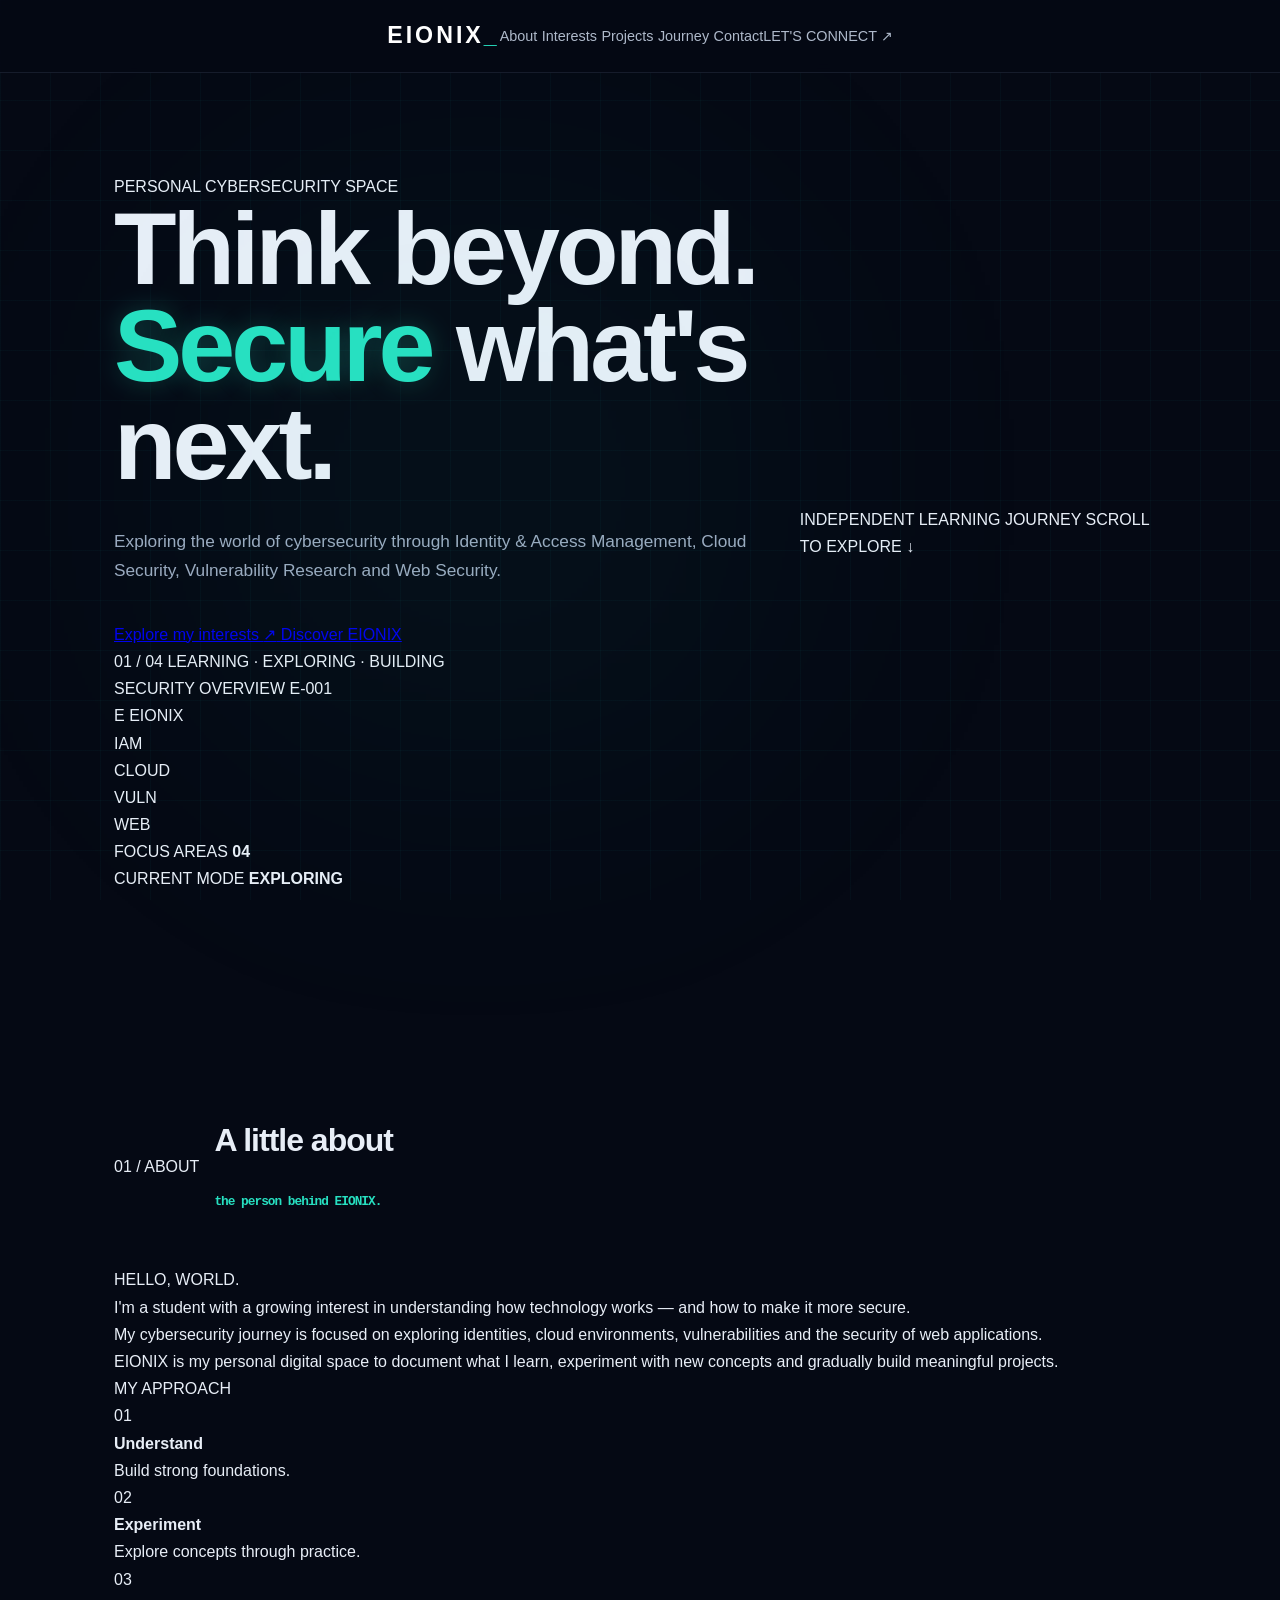
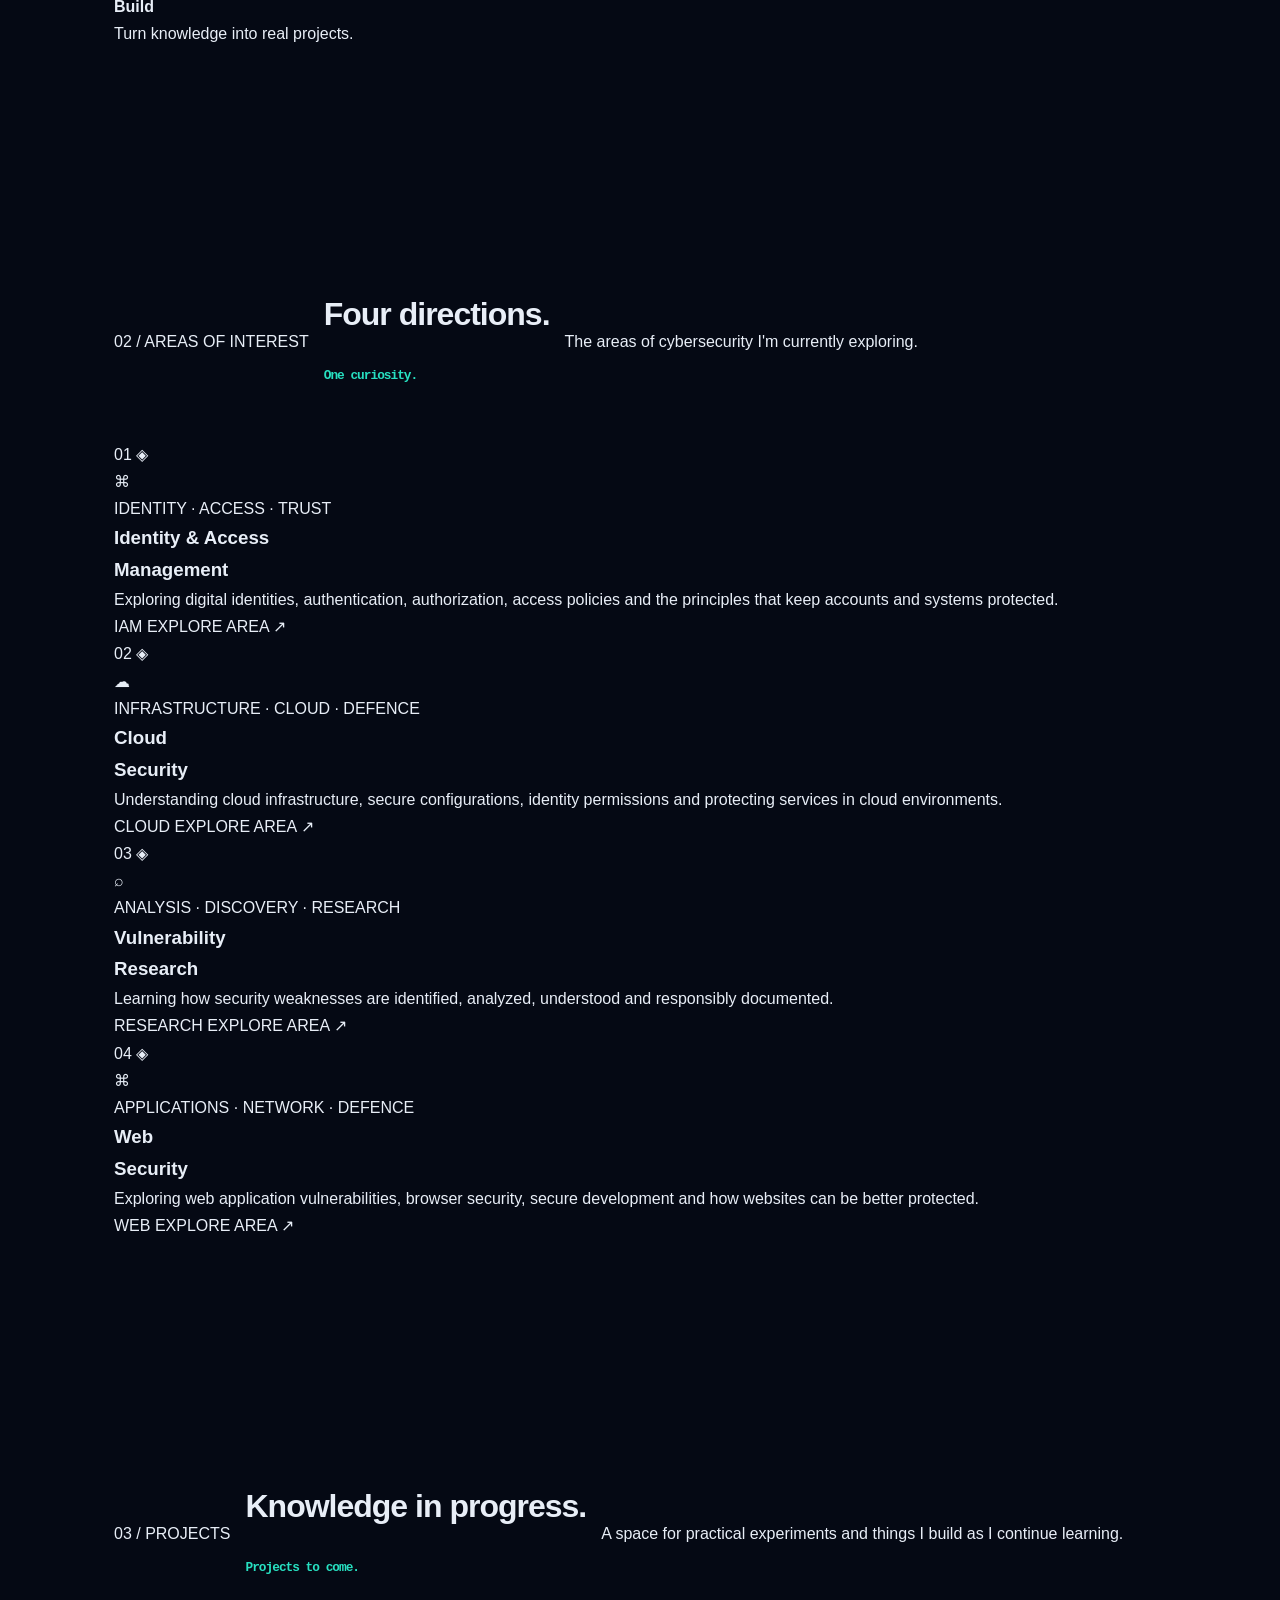
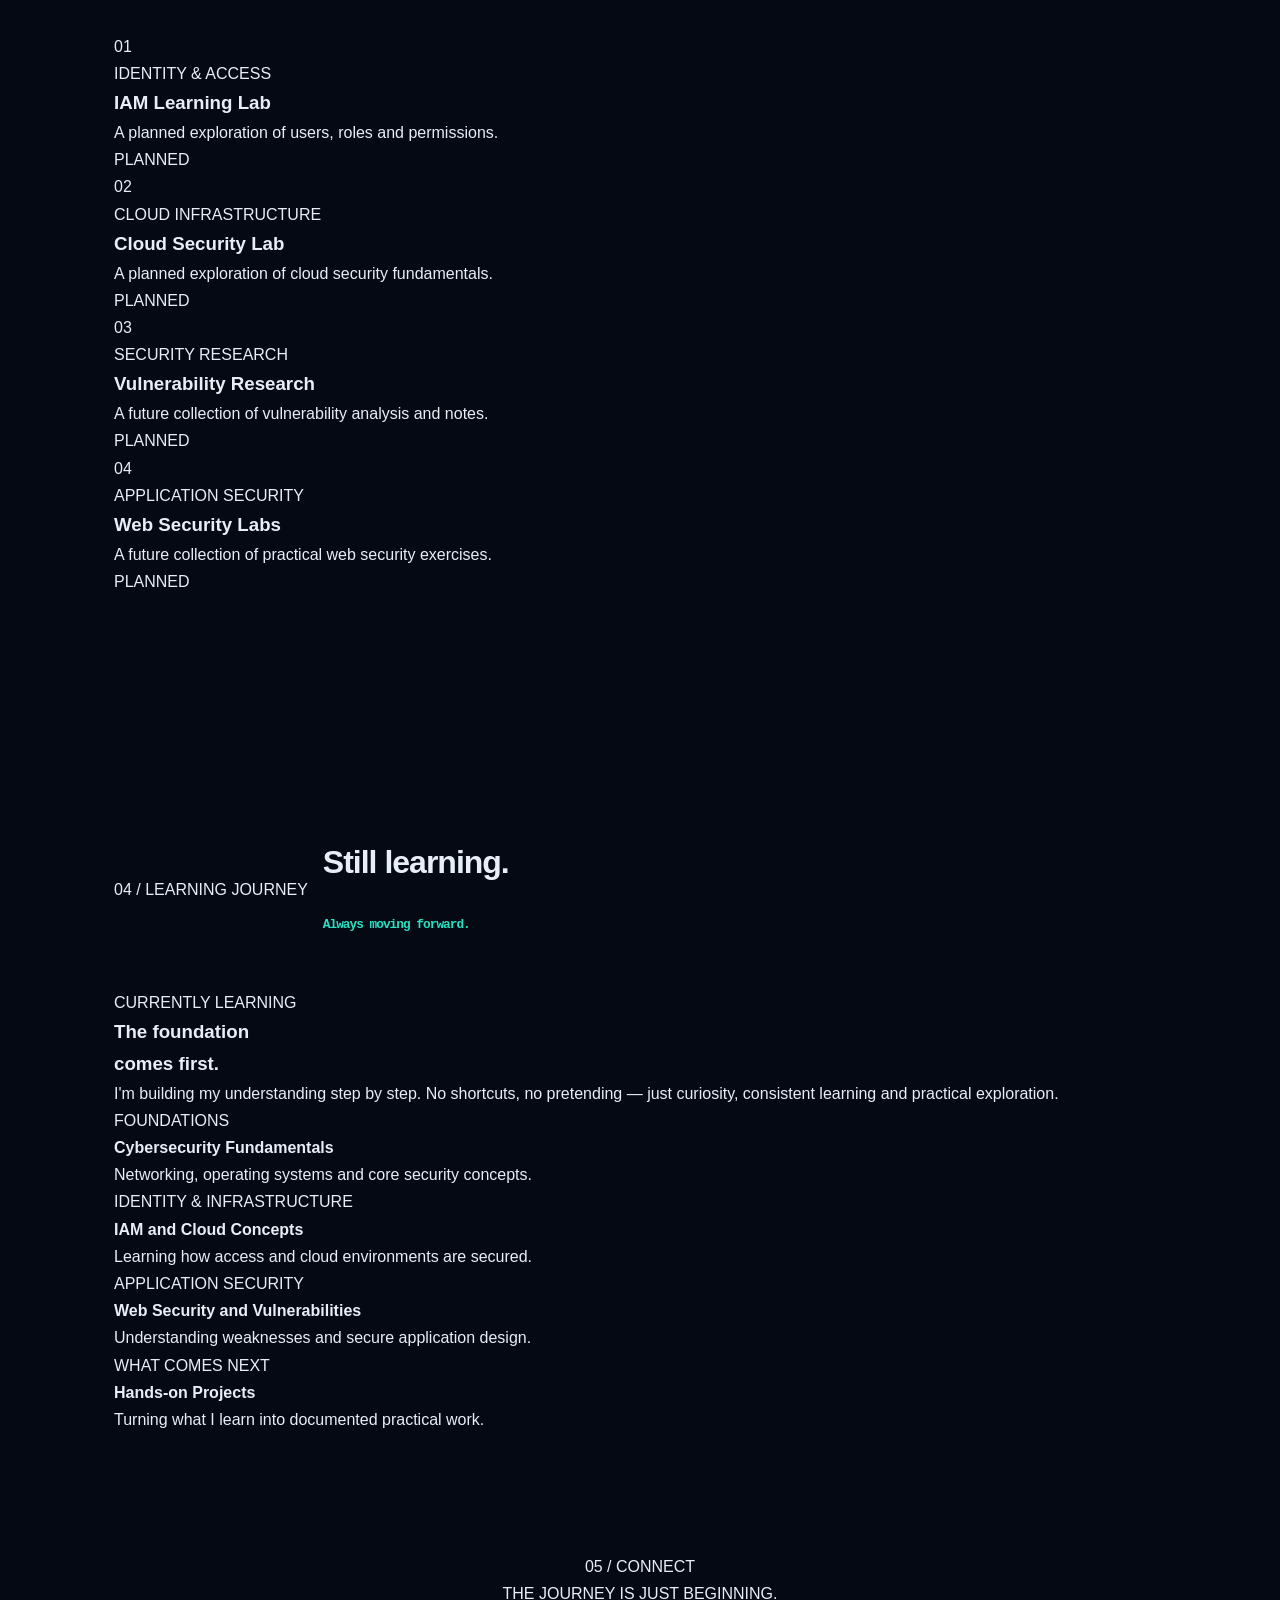
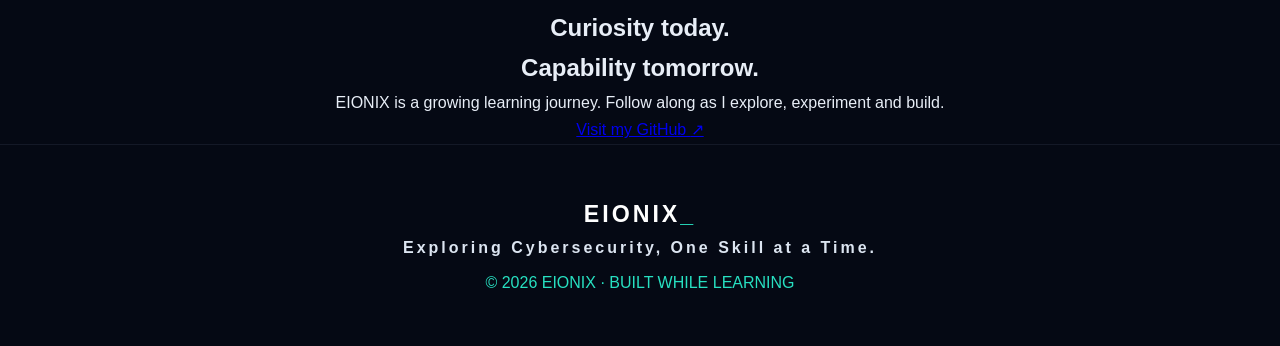
==== commit a389626d: "Refactor index.html for improved SEO and structure Updated the title and meta description for clarit" ====
--- a/index.html
+++ b/index.html
@@ -1,359 +1,433 @@
+
 <!DOCTYPE html>
 <html lang="en">
 <head>
     <meta charset="UTF-8">
     <meta name="viewport" content="width=device-width, initial-scale=1.0">
-
-    <title>EIONIX | Cybersecurity Portfolio</title>
-
-    <meta
-        name="description"
-        content="EIONIX — A cybersecurity learning portfolio exploring Identity, Cloud Security, Vulnerability Research and Web Security."
-    >
+    <meta name="theme-color" content="#070b14">
+
+    <title>EIONIX — Cybersecurity Portfolio</title>
+
+    <meta name="description"
+        content="EIONIX — Exploring IAM, Cloud Security, Vulnerability Research and Web Security.">
+
+    <link rel="preconnect" href="https://fonts.googleapis.com">
+    <link rel="preconnect" href="https://fonts.gstatic.com" crossorigin>
+    <link href="https://fonts.googleapis.com/css2?family=DM+Mono:wght@400;500&family=Manrope:wght@400;500;600;700;800&display=swap" rel="stylesheet">
 
     <link rel="stylesheet" href="style.css">
 </head>
 
 <body>
+
+    <div class="ambient ambient-one"></div>
+    <div class="ambient ambient-two"></div>
 
     <!-- NAVIGATION -->
     <nav class="navbar">
         <div class="nav-container">
-
-            <a href="#home" class="logo">
-                EIONIX<span>_</span>
-            </a>
+            <a href="#home" class="logo">EIONIX<span>_</span></a>
 
             <div class="nav-links">
                 <a href="#about">About</a>
-                <a href="#skills">Interests</a>
+                <a href="#interests">Interests</a>
                 <a href="#projects">Projects</a>
-                <a href="#learning">Learning</a>
+                <a href="#journey">Journey</a>
                 <a href="#contact">Contact</a>
             </div>
 
+            <a href="#contact" class="nav-cta">LET'S CONNECT ↗</a>
         </div>
     </nav>
 
 
-    <!-- HERO -->
-    <section id="home" class="hero">
-
-        <div class="hero-content">
-
-            <div class="terminal-label">
-                &gt; INITIALIZING EIONIX_
-            </div>
-
-            <h1>
-                Exploring the
-                <span>Cybersecurity</span>
-                Frontier.
-            </h1>
-
-            <p class="hero-description">
-                A student exploring cybersecurity through Identity & Access
-                Management, Cloud Security, Vulnerability Research and Web Security.
-            </p>
-
-            <div class="hero-buttons">
-
-                <a href="#projects" class="btn primary">
-                    Explore My Work
+    <main>
+
+        <!-- HERO -->
+        <section class="hero" id="home">
+            <div class="hero-grid"></div>
+
+            <div class="hero-inner">
+
+                <div class="hero-copy">
+                    <div class="eyebrow">
+                        <span class="live-dot"></span>
+                        PERSONAL CYBERSECURITY SPACE
+                    </div>
+
+                    <h1>
+                        Think beyond.<br>
+                        <span>Secure</span> what's next.
+                    </h1>
+
+                    <p class="hero-description">
+                        Exploring the world of cybersecurity through
+                        Identity & Access Management, Cloud Security,
+                        Vulnerability Research and Web Security.
+                    </p>
+
+                    <div class="hero-actions">
+                        <a href="#interests" class="button button-primary">
+                            Explore my interests <span>↗</span>
+                        </a>
+
+                        <a href="#about" class="button button-ghost">
+                            Discover EIONIX
+                        </a>
+                    </div>
+
+                    <div class="hero-footnote">
+                        <span class="mono">01 / 04</span>
+                        <span>LEARNING · EXPLORING · BUILDING</span>
+                    </div>
+                </div>
+
+                <div class="hero-visual">
+                    <div class="visual-top">
+                        <span>SECURITY OVERVIEW</span>
+                        <span class="mono">E-001</span>
+                    </div>
+
+                    <div class="orbit">
+                        <div class="orbit-ring ring-one"></div>
+                        <div class="orbit-ring ring-two"></div>
+                        <div class="orbit-ring ring-three"></div>
+
+                        <div class="orbit-center">
+                            <span class="center-symbol">E</span>
+                            <span class="center-caption">EIONIX</span>
+                        </div>
+
+                        <div class="orbit-node node-one">IAM</div>
+                        <div class="orbit-node node-two">CLOUD</div>
+                        <div class="orbit-node node-three">VULN</div>
+                        <div class="orbit-node node-four">WEB</div>
+                    </div>
+
+                    <div class="visual-bottom">
+                        <div>
+                            <span class="visual-label">FOCUS AREAS</span>
+                            <strong>04</strong>
+                        </div>
+                        <div>
+                            <span class="visual-label">CURRENT MODE</span>
+                            <strong class="active-text">EXPLORING</strong>
+                        </div>
+                    </div>
+                </div>
+
+            </div>
+
+            <div class="hero-bottom-line">
+                <span>INDEPENDENT LEARNING JOURNEY</span>
+                <span>SCROLL TO EXPLORE ↓</span>
+            </div>
+        </section>
+
+
+        <!-- ABOUT -->
+        <section class="section about-section" id="about">
+            <div class="section-heading">
+                <div class="section-index">01 / ABOUT</div>
+                <h2>A little about<br><span>the person behind EIONIX.</span></h2>
+            </div>
+
+            <div class="about-layout">
+                <div class="about-main">
+                    <div class="small-accent">HELLO, WORLD.</div>
+
+                    <p class="about-lead">
+                        I'm a student with a growing interest in
+                        understanding how technology works — and
+                        how to make it more secure.
+                    </p>
+
+                    <p>
+                        My cybersecurity journey is focused on exploring
+                        identities, cloud environments, vulnerabilities
+                        and the security of web applications.
+                    </p>
+
+                    <p>
+                        EIONIX is my personal digital space to document
+                        what I learn, experiment with new concepts and
+                        gradually build meaningful projects.
+                    </p>
+                </div>
+
+                <div class="about-side">
+                    <div class="info-panel">
+                        <span class="panel-label">MY APPROACH</span>
+                        <div class="approach-item">
+                            <span>01</span>
+                            <div>
+                                <strong>Understand</strong>
+                                <p>Build strong foundations.</p>
+                            </div>
+                        </div>
+                        <div class="approach-item">
+                            <span>02</span>
+                            <div>
+                                <strong>Experiment</strong>
+                                <p>Explore concepts through practice.</p>
+                            </div>
+                        </div>
+                        <div class="approach-item">
+                            <span>03</span>
+                            <div>
+                                <strong>Build</strong>
+                                <p>Turn knowledge into real projects.</p>
+                            </div>
+                        </div>
+                    </div>
+                </div>
+            </div>
+        </section>
+
+
+        <!-- INTERESTS -->
+        <section class="section interests-section" id="interests">
+            <div class="section-heading">
+                <div class="section-index">02 / AREAS OF INTEREST</div>
+                <h2>Four directions.<br><span>One curiosity.</span></h2>
+                <p class="heading-description">
+                    The areas of cybersecurity I'm currently exploring.
+                </p>
+            </div>
+
+            <div class="interest-grid">
+
+                <article class="interest-card">
+                    <div class="card-top">
+                        <span class="card-number">01</span>
+                        <span class="card-symbol">◈</span>
+                    </div>
+                    <div class="interest-icon">⌘</div>
+                    <div class="card-category">IDENTITY · ACCESS · TRUST</div>
+                    <h3>Identity & Access<br>Management</h3>
+                    <p>
+                        Exploring digital identities, authentication,
+                        authorization, access policies and the principles
+                        that keep accounts and systems protected.
+                    </p>
+                    <div class="card-bottom">
+                        <span>IAM</span>
+                        <span>EXPLORE AREA ↗</span>
+                    </div>
+                </article>
+
+                <article class="interest-card">
+                    <div class="card-top">
+                        <span class="card-number">02</span>
+                        <span class="card-symbol">◈</span>
+                    </div>
+                    <div class="interest-icon">☁</div>
+                    <div class="card-category">INFRASTRUCTURE · CLOUD · DEFENCE</div>
+                    <h3>Cloud<br>Security</h3>
+                    <p>
+                        Understanding cloud infrastructure, secure
+                        configurations, identity permissions and
+                        protecting services in cloud environments.
+                    </p>
+                    <div class="card-bottom">
+                        <span>CLOUD</span>
+                        <span>EXPLORE AREA ↗</span>
+                    </div>
+                </article>
+
+                <article class="interest-card">
+                    <div class="card-top">
+                        <span class="card-number">03</span>
+                        <span class="card-symbol">◈</span>
+                    </div>
+                    <div class="interest-icon">⌕</div>
+                    <div class="card-category">ANALYSIS · DISCOVERY · RESEARCH</div>
+                    <h3>Vulnerability<br>Research</h3>
+                    <p>
+                        Learning how security weaknesses are identified,
+                        analyzed, understood and responsibly documented.
+                    </p>
+                    <div class="card-bottom">
+                        <span>RESEARCH</span>
+                        <span>EXPLORE AREA ↗</span>
+                    </div>
+                </article>
+
+                <article class="interest-card">
+                    <div class="card-top">
+                        <span class="card-number">04</span>
+                        <span class="card-symbol">◈</span>
+                    </div>
+                    <div class="interest-icon">⌘</div>
+                    <div class="card-category">APPLICATIONS · NETWORK · DEFENCE</div>
+                    <h3>Web<br>Security</h3>
+                    <p>
+                        Exploring web application vulnerabilities,
+                        browser security, secure development and
+                        how websites can be better protected.
+                    </p>
+                    <div class="card-bottom">
+                        <span>WEB</span>
+                        <span>EXPLORE AREA ↗</span>
+                    </div>
+                </article>
+
+            </div>
+        </section>
+
+
+        <!-- PROJECTS -->
+        <section class="section projects-section" id="projects">
+            <div class="section-heading">
+                <div class="section-index">03 / PROJECTS</div>
+                <h2>Knowledge in progress.<br><span>Projects to come.</span></h2>
+                <p class="heading-description">
+                    A space for practical experiments and things I build
+                    as I continue learning.
+                </p>
+            </div>
+
+            <div class="project-list">
+
+                <div class="project-row">
+                    <div class="project-number">01</div>
+                    <div class="project-info">
+                        <span class="project-type">IDENTITY & ACCESS</span>
+                        <h3>IAM Learning Lab</h3>
+                        <p>A planned exploration of users, roles and permissions.</p>
+                    </div>
+                    <span class="project-status">PLANNED</span>
+                </div>
+
+                <div class="project-row">
+                    <div class="project-number">02</div>
+                    <div class="project-info">
+                        <span class="project-type">CLOUD INFRASTRUCTURE</span>
+                        <h3>Cloud Security Lab</h3>
+                        <p>A planned exploration of cloud security fundamentals.</p>
+                    </div>
+                    <span class="project-status">PLANNED</span>
+                </div>
+
+                <div class="project-row">
+                    <div class="project-number">03</div>
+                    <div class="project-info">
+                        <span class="project-type">SECURITY RESEARCH</span>
+                        <h3>Vulnerability Research</h3>
+                        <p>A future collection of vulnerability analysis and notes.</p>
+                    </div>
+                    <span class="project-status">PLANNED</span>
+                </div>
+
+                <div class="project-row">
+                    <div class="project-number">04</div>
+                    <div class="project-info">
+                        <span class="project-type">APPLICATION SECURITY</span>
+                        <h3>Web Security Labs</h3>
+                        <p>A future collection of practical web security exercises.</p>
+                    </div>
+                    <span class="project-status">PLANNED</span>
+                </div>
+
+            </div>
+        </section>
+
+
+        <!-- JOURNEY -->
+        <section class="section journey-section" id="journey">
+            <div class="section-heading">
+                <div class="section-index">04 / LEARNING JOURNEY</div>
+                <h2>Still learning.<br><span>Always moving forward.</span></h2>
+            </div>
+
+            <div class="journey-layout">
+                <div class="journey-intro">
+                    <div class="journey-badge">
+                        <span class="live-dot"></span>
+                        CURRENTLY LEARNING
+                    </div>
+                    <h3>The foundation<br>comes first.</h3>
+                    <p>
+                        I'm building my understanding step by step.
+                        No shortcuts, no pretending — just curiosity,
+                        consistent learning and practical exploration.
+                    </p>
+                </div>
+
+                <div class="timeline">
+                    <div class="timeline-item">
+                        <span class="timeline-dot"></span>
+                        <div>
+                            <span class="timeline-label">FOUNDATIONS</span>
+                            <h4>Cybersecurity Fundamentals</h4>
+                            <p>Networking, operating systems and core security concepts.</p>
+                        </div>
+                    </div>
+
+                    <div class="timeline-item">
+                        <span class="timeline-dot"></span>
+                        <div>
+                            <span class="timeline-label">IDENTITY & INFRASTRUCTURE</span>
+                            <h4>IAM and Cloud Concepts</h4>
+                            <p>Learning how access and cloud environments are secured.</p>
+                        </div>
+                    </div>
+
+                    <div class="timeline-item">
+                        <span class="timeline-dot"></span>
+                        <div>
+                            <span class="timeline-label">APPLICATION SECURITY</span>
+                            <h4>Web Security and Vulnerabilities</h4>
+                            <p>Understanding weaknesses and secure application design.</p>
+                        </div>
+                    </div>
+
+                    <div class="timeline-item">
+                        <span class="timeline-dot"></span>
+                        <div>
+                            <span class="timeline-label">WHAT COMES NEXT</span>
+                            <h4>Hands-on Projects</h4>
+                            <p>Turning what I learn into documented practical work.</p>
+                        </div>
+                    </div>
+                </div>
+            </div>
+        </section>
+
+
+        <!-- CONTACT -->
+        <section class="contact-section" id="contact">
+            <div class="contact-glow"></div>
+
+            <div class="contact-content">
+                <div class="section-index">05 / CONNECT</div>
+                <div class="contact-kicker">THE JOURNEY IS JUST BEGINNING.</div>
+
+                <h2>Curiosity today.<br><span>Capability tomorrow.</span></h2>
+
+                <p>
+                    EIONIX is a growing learning journey.
+                    Follow along as I explore, experiment and build.
+                </p>
+
+                <a class="button button-primary"
+                   href="https://github.com/eionix-cyber"
+                   target="_blank"
+                   rel="noopener noreferrer">
+                    Visit my GitHub <span>↗</span>
                 </a>
-
-                <a href="#about" class="btn secondary">
-                    About Me
-                </a>
-
-            </div>
-
-            <div class="status">
-                <span class="status-dot"></span>
-                CYBERSECURITY LEARNING MODE: ACTIVE
-            </div>
-
-        </div>
-
-    </section>
-
-
-    <!-- ABOUT -->
-    <section id="about" class="section">
-
-        <div class="section-header">
-            <span class="section-number">01</span>
-            <h2>About Me</h2>
-        </div>
-
-        <div class="about-content">
-
-            <p>
-                I'm a student currently exploring the world of cybersecurity
-                and building my knowledge one skill at a time.
-            </p>
-
-            <p>
-                My main interests are Identity & Access Management,
-                Cloud Security, Vulnerability Research and Web Security.
-                I'm interested in understanding how modern systems work,
-                how they can be protected, and where security weaknesses
-                can appear.
-            </p>
-
-            <p>
-                EIONIX is my personal space to document what I learn,
-                experiment with security concepts and eventually showcase
-                projects I build along the way.
-            </p>
-
-        </div>
-
-    </section>
-
-
-    <!-- INTERESTS -->
-    <section id="skills" class="section">
-
-        <div class="section-header">
-            <span class="section-number">02</span>
-            <h2>Areas I'm Exploring</h2>
-        </div>
-
-        <div class="skills-grid">
-
-            <div class="skill-card">
-
-                <div class="skill-icon">01</div>
-
-                <h3>Identity & Access Management</h3>
-
-                <p>
-                    Learning how identities, authentication, authorization,
-                    permissions and access controls protect modern systems.
-                </p>
-
-            </div>
-
-
-            <div class="skill-card">
-
-                <div class="skill-icon">02</div>
-
-                <h3>Cloud Security</h3>
-
-                <p>
-                    Exploring security concepts across cloud environments,
-                    including identities, permissions, configurations and
-                    cloud infrastructure.
-                </p>
-
-            </div>
-
-
-            <div class="skill-card">
-
-                <div class="skill-icon">03</div>
-
-                <h3>Vulnerability Research</h3>
-
-                <p>
-                    Learning how vulnerabilities are discovered, understood,
-                    analyzed and responsibly documented.
-                </p>
-
-            </div>
-
-
-            <div class="skill-card">
-
-                <div class="skill-icon">04</div>
-
-                <h3>Web Security</h3>
-
-                <p>
-                    Studying common web application security issues and
-                    understanding how developers can build safer applications.
-                </p>
-
-            </div>
-
-        </div>
-
-    </section>
-
-
-    <!-- PROJECTS -->
-    <section id="projects" class="section">
-
-        <div class="section-header">
-            <span class="section-number">03</span>
-            <h2>Projects</h2>
-        </div>
-
-        <div class="terminal">
-
-            <div class="terminal-top">
-
-                <span class="terminal-dot"></span>
-                <span class="terminal-dot"></span>
-                <span class="terminal-dot"></span>
-
-                <span class="terminal-title">
-                    eionix@cyber:~/projects
-                </span>
-
-            </div>
-
-            <div class="terminal-body">
-
-                <p>
-                    <span class="terminal-green">$</span>
-                    ls projects/
-                </p>
-
-                <p>
-                    <span class="terminal-blue">01</span>
-                    IAM_Learning_Lab
-                </p>
-
-                <p>
-                    <span class="terminal-blue">02</span>
-                    Cloud_Security_Lab
-                </p>
-
-                <p>
-                    <span class="terminal-blue">03</span>
-                    Vulnerability_Research
-                </p>
-
-                <p>
-                    <span class="terminal-blue">04</span>
-                    Web_Security_Labs
-                </p>
-
-                <br>
-
-                <p>
-                    <span class="terminal-green">$</span>
-                    status
-                </p>
-
-                <p class="terminal-output">
-                    Projects are currently being explored and built.
-                </p>
-
-                <p>
-                    <span class="terminal-green">$</span>
-                    _
-                </p>
-
-            </div>
-
-        </div>
-
-    </section>
-
-
-    <!-- LEARNING -->
-    <section id="learning" class="section">
-
-        <div class="section-header">
-            <span class="section-number">04</span>
-            <h2>Learning Journey</h2>
-        </div>
-
-        <div class="learning-card">
-
-            <div class="learning-status">
-                CURRENT STATUS
-            </div>
-
-            <h3>
-                Learning. Experimenting. Building.
-            </h3>
-
-            <p>
-                I'm currently building my cybersecurity fundamentals while
-                exploring the areas that interest me most.
-            </p>
-
-            <div class="learning-list">
-
-                <div>
-                    <span>→</span>
-                    Cybersecurity Fundamentals
-                </div>
-
-                <div>
-                    <span>→</span>
-                    Identity & Access Management
-                </div>
-
-                <div>
-                    <span>→</span>
-                    Cloud Security Fundamentals
-                </div>
-
-                <div>
-                    <span>→</span>
-                    Web Application Security
-                </div>
-
-                <div>
-                    <span>→</span>
-                    Vulnerability Research
-                </div>
-
-            </div>
-
-        </div>
-
-    </section>
-
-
-    <!-- CONTACT -->
-    <section id="contact" class="section contact-section">
-
-        <div class="section-header">
-            <span class="section-number">05</span>
-            <h2>Connect</h2>
-        </div>
-
-        <p>
-            EIONIX is a work in progress. As I learn more and build more,
-            this portfolio will continue to evolve.
-        </p>
-
-        <a
-            href="https://github.com/eionix-cyber"
-            target="_blank"
-            rel="noopener noreferrer"
-            class="btn primary"
-        >
-            GitHub
-        </a>
-
-    </section>
+            </div>
+        </section>
+
+    </main>
 
 
     <!-- FOOTER -->
-    <footer>
-
-        <div>
-            EIONIX<span>_</span>
-        </div>
-
-        <p>
-            Exploring Cybersecurity, One Skill at a Time.
-        </p>
-
-        <small>
-            © 2026 EIONIX. Built while learning.
-        </small>
-
+    <footer class="footer">
+        <a href="#home" class="logo">EIONIX<span>_</span></a>
+        <p>Exploring Cybersecurity, One Skill at a Time.</p>
+        <span class="footer-copy">© 2026 EIONIX · BUILT WHILE LEARNING</span>
     </footer>
-
 
 </body>
 </html>
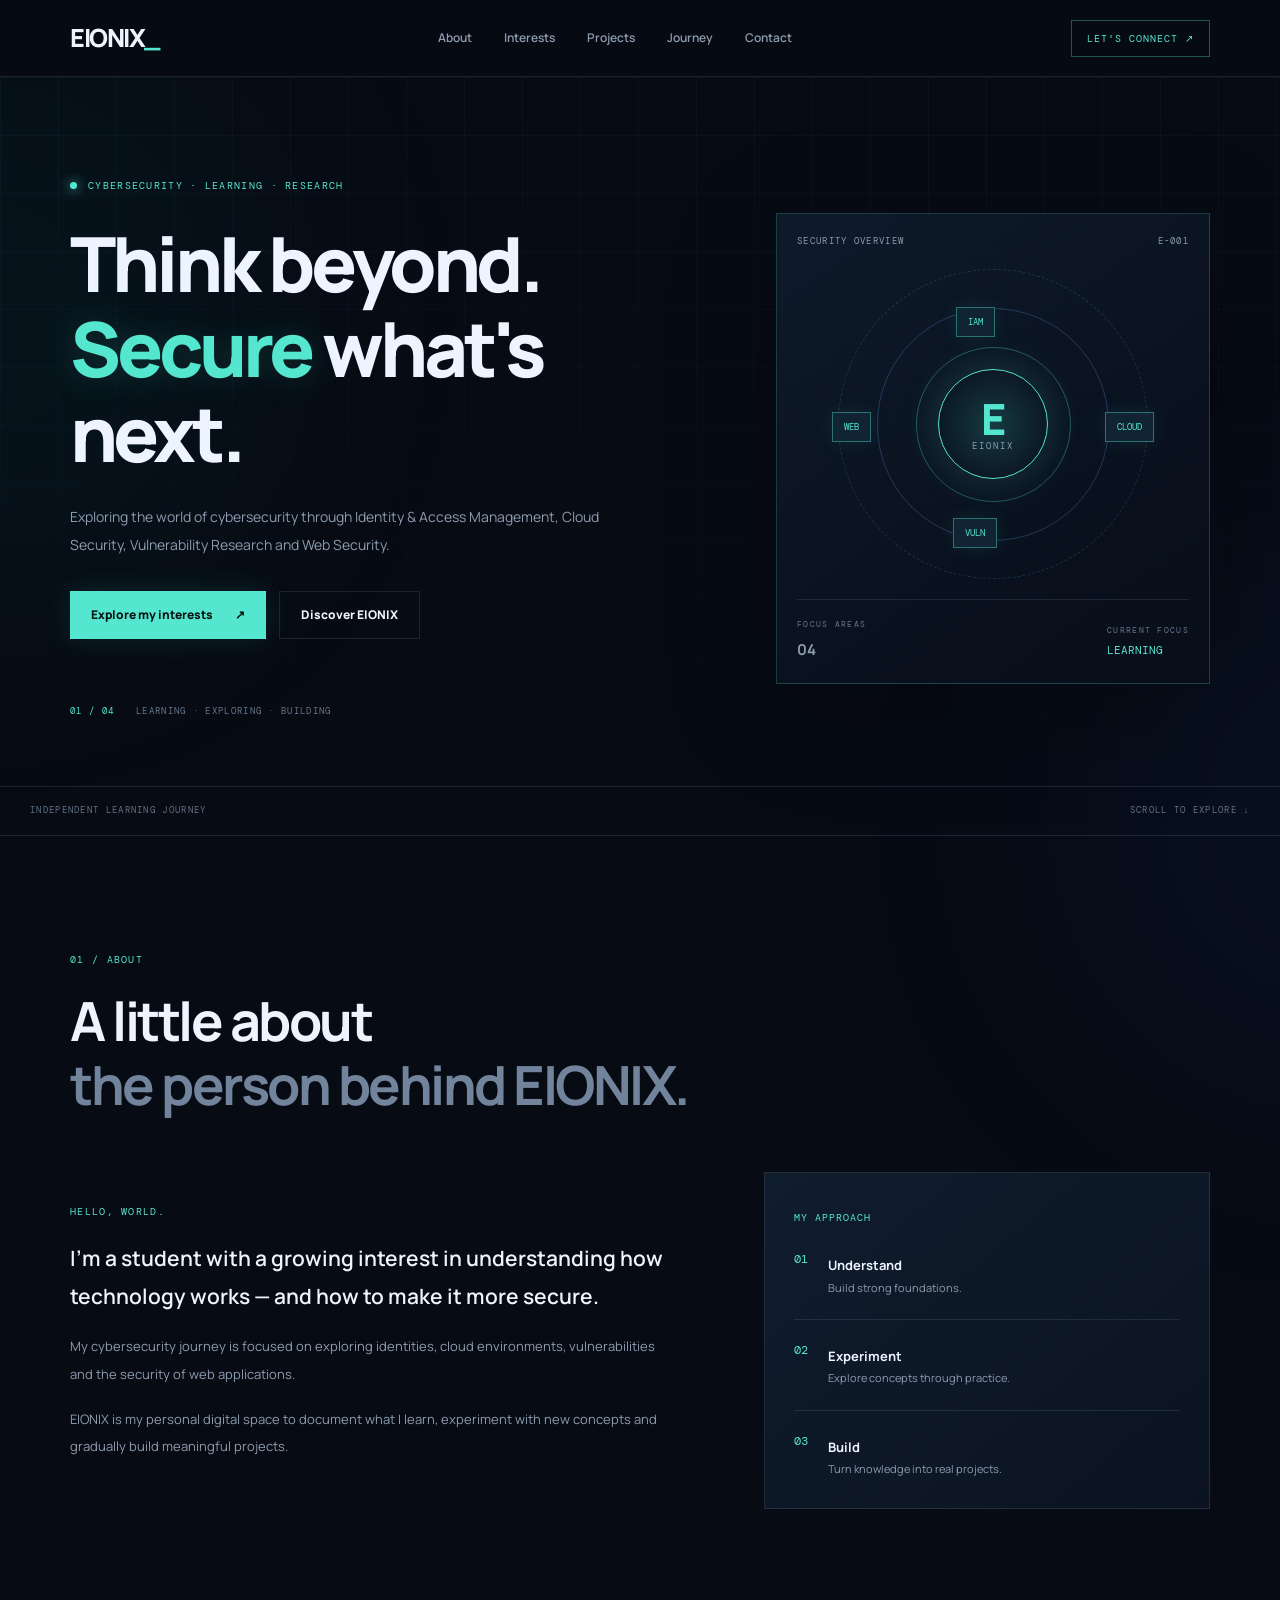
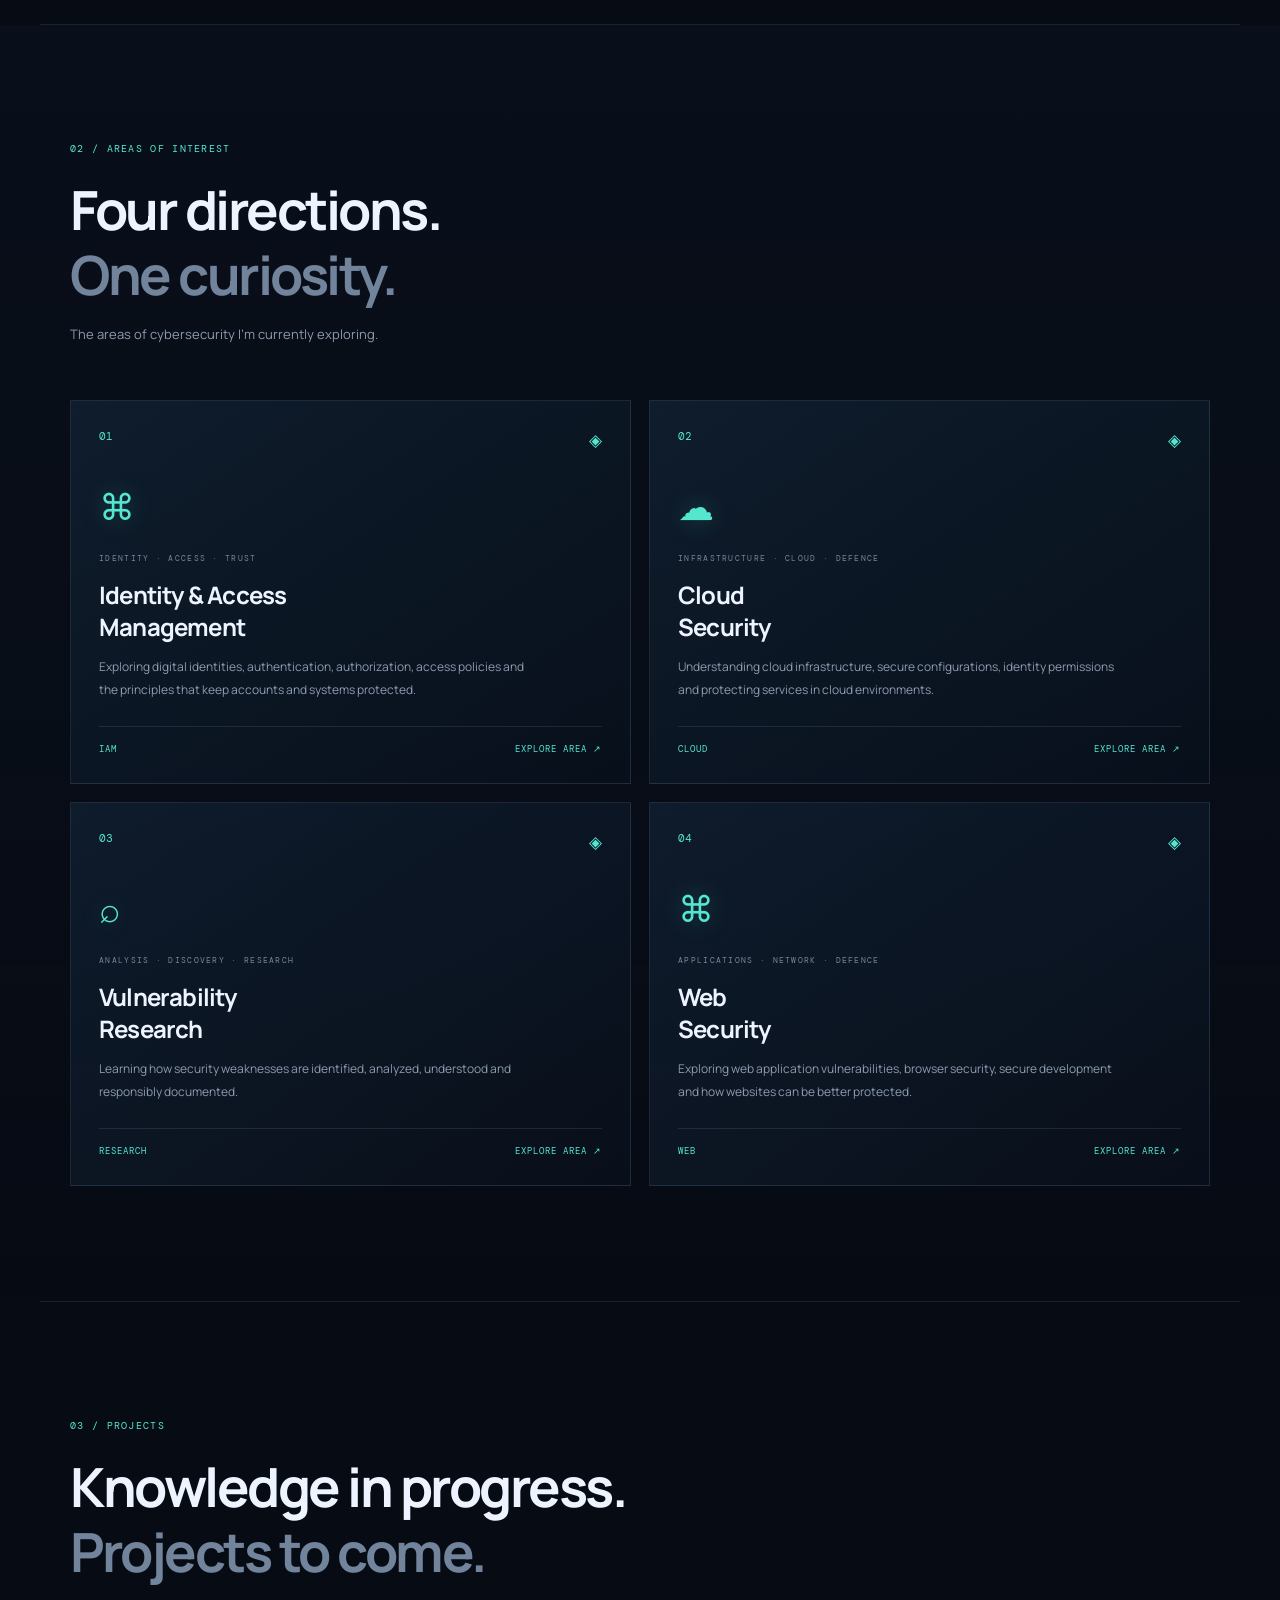
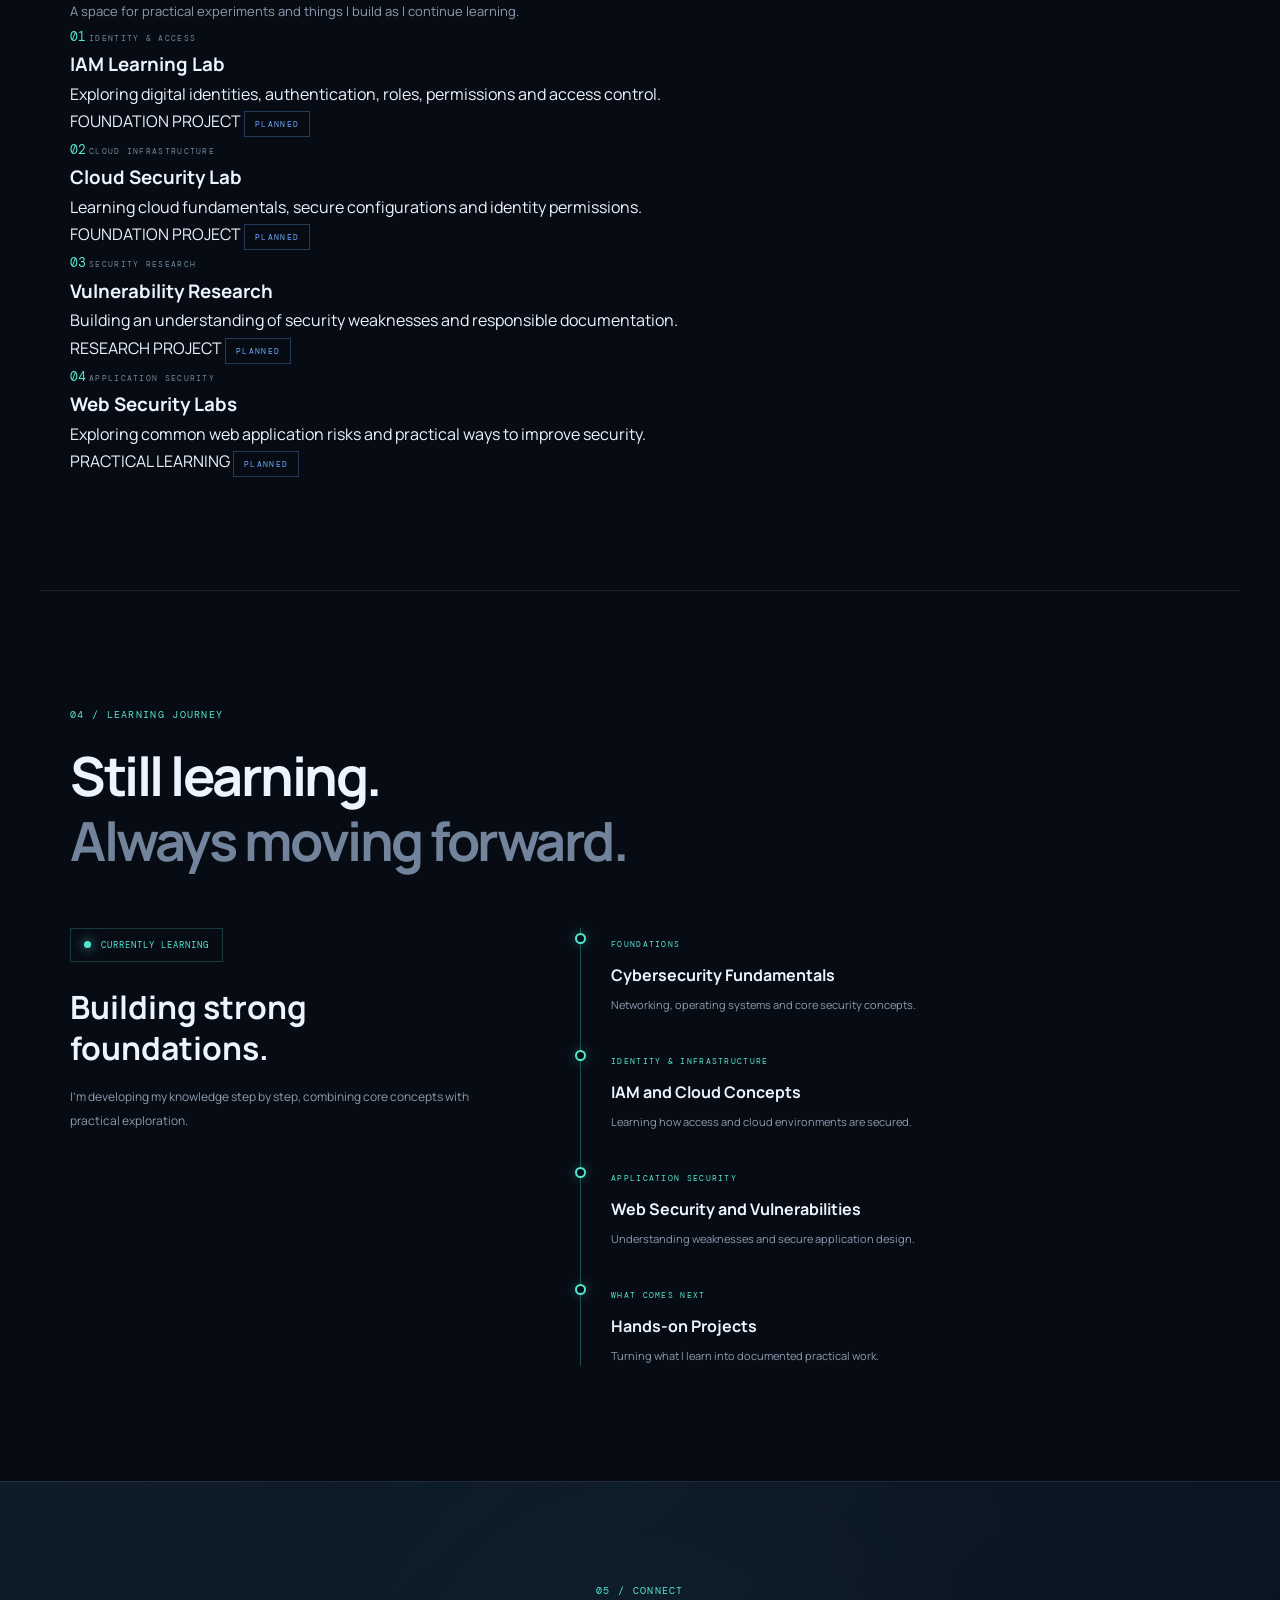
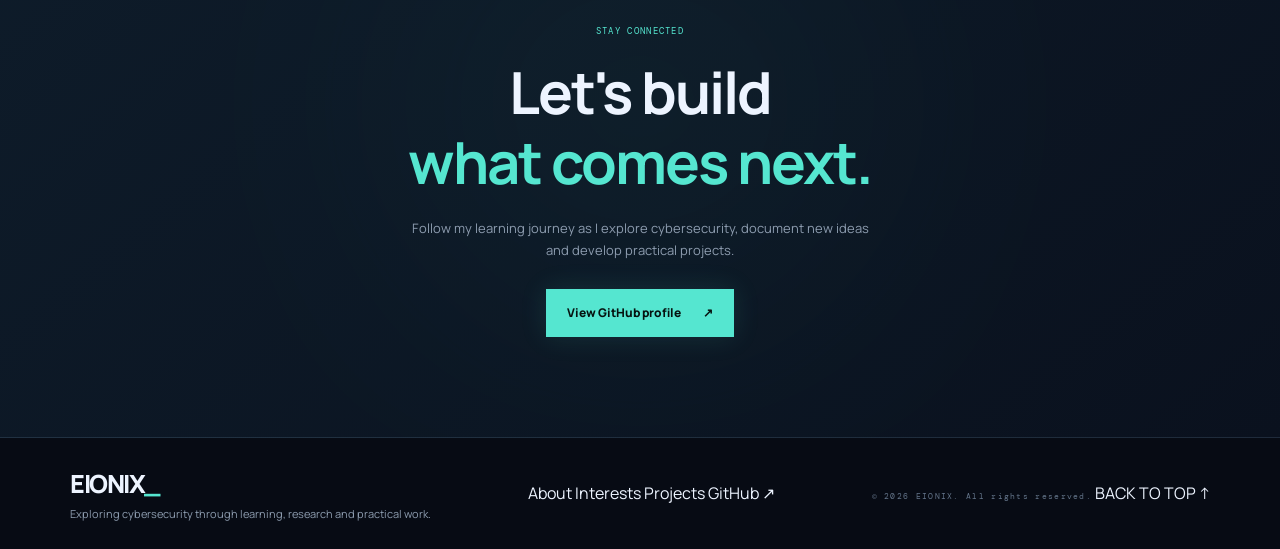
==== commit 8548557d: "Refactor index.html for clarity and structure Updated various sections of the index.html file to enh" ====
--- a/index.html
+++ b/index.html
@@ -40,7 +40,6 @@
         </div>
     </nav>
 
-
     <main>
 
         <!-- HERO -->
@@ -52,7 +51,7 @@
                 <div class="hero-copy">
                     <div class="eyebrow">
                         <span class="live-dot"></span>
-                        PERSONAL CYBERSECURITY SPACE
+                        CYBERSECURITY · LEARNING · RESEARCH
                     </div>
 
                     <h1>
@@ -110,8 +109,8 @@
                             <strong>04</strong>
                         </div>
                         <div>
-                            <span class="visual-label">CURRENT MODE</span>
-                            <strong class="active-text">EXPLORING</strong>
+                            <span class="visual-label">CURRENT FOCUS</span>
+                            <strong class="active-text">LEARNING</strong>
                         </div>
                     </div>
                 </div>
@@ -123,7 +122,6 @@
                 <span>SCROLL TO EXPLORE ↓</span>
             </div>
         </section>
-
 
         <!-- ABOUT -->
         <section class="section about-section" id="about">
@@ -158,6 +156,7 @@
                 <div class="about-side">
                     <div class="info-panel">
                         <span class="panel-label">MY APPROACH</span>
+
                         <div class="approach-item">
                             <span>01</span>
                             <div>
@@ -165,6 +164,7 @@
                                 <p>Build strong foundations.</p>
                             </div>
                         </div>
+
                         <div class="approach-item">
                             <span>02</span>
                             <div>
@@ -172,6 +172,7 @@
                                 <p>Explore concepts through practice.</p>
                             </div>
                         </div>
+
                         <div class="approach-item">
                             <span>03</span>
                             <div>
@@ -183,7 +184,6 @@
                 </div>
             </div>
         </section>
-
 
         <!-- INTERESTS -->
         <section class="section interests-section" id="interests">
@@ -274,7 +274,6 @@
 
             </div>
         </section>
-
 
         <!-- PROJECTS -->
         <section class="section projects-section" id="projects">
@@ -287,53 +286,64 @@
                 </p>
             </div>
 
-            <div class="project-list">
-
-                <div class="project-row">
-                    <div class="project-number">01</div>
-                    <div class="project-info">
+            <div class="project-grid">
+
+                <article class="project-card">
+                    <div class="project-card-top">
+                        <span class="project-number">01</span>
                         <span class="project-type">IDENTITY & ACCESS</span>
-                        <h3>IAM Learning Lab</h3>
-                        <p>A planned exploration of users, roles and permissions.</p>
-                    </div>
-                    <span class="project-status">PLANNED</span>
-                </div>
-
-                <div class="project-row">
-                    <div class="project-number">02</div>
-                    <div class="project-info">
+                    </div>
+                    <h3>IAM Learning Lab</h3>
+                    <p>Exploring digital identities, authentication, roles, permissions and access control.</p>
+                    <div class="project-card-bottom">
+                        <span>FOUNDATION PROJECT</span>
+                        <span class="project-status">PLANNED</span>
+                    </div>
+                </article>
+
+                <article class="project-card">
+                    <div class="project-card-top">
+                        <span class="project-number">02</span>
                         <span class="project-type">CLOUD INFRASTRUCTURE</span>
-                        <h3>Cloud Security Lab</h3>
-                        <p>A planned exploration of cloud security fundamentals.</p>
-                    </div>
-                    <span class="project-status">PLANNED</span>
-                </div>
-
-                <div class="project-row">
-                    <div class="project-number">03</div>
-                    <div class="project-info">
+                    </div>
+                    <h3>Cloud Security Lab</h3>
+                    <p>Learning cloud fundamentals, secure configurations and identity permissions.</p>
+                    <div class="project-card-bottom">
+                        <span>FOUNDATION PROJECT</span>
+                        <span class="project-status">PLANNED</span>
+                    </div>
+                </article>
+
+                <article class="project-card">
+                    <div class="project-card-top">
+                        <span class="project-number">03</span>
                         <span class="project-type">SECURITY RESEARCH</span>
-                        <h3>Vulnerability Research</h3>
-                        <p>A future collection of vulnerability analysis and notes.</p>
-                    </div>
-                    <span class="project-status">PLANNED</span>
-                </div>
-
-                <div class="project-row">
-                    <div class="project-number">04</div>
-                    <div class="project-info">
+                    </div>
+                    <h3>Vulnerability Research</h3>
+                    <p>Building an understanding of security weaknesses and responsible documentation.</p>
+                    <div class="project-card-bottom">
+                        <span>RESEARCH PROJECT</span>
+                        <span class="project-status">PLANNED</span>
+                    </div>
+                </article>
+
+                <article class="project-card">
+                    <div class="project-card-top">
+                        <span class="project-number">04</span>
                         <span class="project-type">APPLICATION SECURITY</span>
-                        <h3>Web Security Labs</h3>
-                        <p>A future collection of practical web security exercises.</p>
-                    </div>
-                    <span class="project-status">PLANNED</span>
-                </div>
-
-            </div>
-        </section>
-
-
-        <!-- JOURNEY -->
+                    </div>
+                    <h3>Web Security Labs</h3>
+                    <p>Exploring common web application risks and practical ways to improve security.</p>
+                    <div class="project-card-bottom">
+                        <span>PRACTICAL LEARNING</span>
+                        <span class="project-status">PLANNED</span>
+                    </div>
+                </article>
+
+            </div>
+        </section>
+
+        <!-- LEARNING JOURNEY -->
         <section class="section journey-section" id="journey">
             <div class="section-heading">
                 <div class="section-index">04 / LEARNING JOURNEY</div>
@@ -346,11 +356,11 @@
                         <span class="live-dot"></span>
                         CURRENTLY LEARNING
                     </div>
-                    <h3>The foundation<br>comes first.</h3>
-                    <p>
-                        I'm building my understanding step by step.
-                        No shortcuts, no pretending — just curiosity,
-                        consistent learning and practical exploration.
+
+                    <h3>Building strong<br>foundations.</h3>
+                    <p>
+                        I'm developing my knowledge step by step,
+                        combining core concepts with practical exploration.
                     </p>
                 </div>
 
@@ -394,39 +404,50 @@
             </div>
         </section>
 
-
         <!-- CONTACT -->
         <section class="contact-section" id="contact">
             <div class="contact-glow"></div>
 
             <div class="contact-content">
                 <div class="section-index">05 / CONNECT</div>
-                <div class="contact-kicker">THE JOURNEY IS JUST BEGINNING.</div>
-
-                <h2>Curiosity today.<br><span>Capability tomorrow.</span></h2>
+                <div class="contact-kicker">STAY CONNECTED</div>
+
+                <h2>Let's build<br><span>what comes next.</span></h2>
 
                 <p>
-                    EIONIX is a growing learning journey.
-                    Follow along as I explore, experiment and build.
+                    Follow my learning journey as I explore cybersecurity,
+                    document new ideas and develop practical projects.
                 </p>
 
                 <a class="button button-primary"
                    href="https://github.com/eionix-cyber"
                    target="_blank"
                    rel="noopener noreferrer">
-                    Visit my GitHub <span>↗</span>
+                    View GitHub profile <span>↗</span>
                 </a>
             </div>
         </section>
 
     </main>
-
 
     <!-- FOOTER -->
     <footer class="footer">
-        <a href="#home" class="logo">EIONIX<span>_</span></a>
-        <p>Exploring Cybersecurity, One Skill at a Time.</p>
-        <span class="footer-copy">© 2026 EIONIX · BUILT WHILE LEARNING</span>
+        <div class="footer-brand">
+            <a href="#home" class="logo">EIONIX<span>_</span></a>
+            <p>Exploring cybersecurity through learning, research and practical work.</p>
+        </div>
+
+        <div class="footer-links">
+            <a href="#about">About</a>
+            <a href="#interests">Interests</a>
+            <a href="#projects">Projects</a>
+            <a href="https://github.com/eionix-cyber" target="_blank" rel="noopener noreferrer">GitHub ↗</a>
+        </div>
+
+        <div class="footer-bottom">
+            <span class="footer-copy">© 2026 EIONIX. All rights reserved.</span>
+            <a href="#home" class="back-to-top">BACK TO TOP ↑</a>
+        </div>
     </footer>
 
 </body>
--- a/style.css
+++ b/style.css
@@ -1,648 +1,999 @@
-/* =========================================
-   EIONIX CYBERSECURITY PORTFOLIO
-   Premium Dark Cybersecurity Theme
-   ========================================= */
-
-
-/* ---------- Global Reset ---------- */
+
+:root {
+    --bg: #070b14;
+    --surface: #0c1422;
+    --surface-light: #101c2d;
+    --cyan: #55e6d0;
+    --blue: #6ca8ff;
+    --text: #edf4ff;
+    --muted: #8d9caf;
+    --border: rgba(160, 190, 220, 0.13);
+    --mono: "DM Mono", monospace;
+    --font: "Manrope", sans-serif;
+}
 
 * {
     margin: 0;
     padding: 0;
     box-sizing: border-box;
-}
-
-html {
     scroll-behavior: smooth;
 }
 
 body {
-    font-family: "Segoe UI", Arial, sans-serif;
-    background: #050914;
-    color: #e8eef7;
+    background: var(--bg);
+    color: var(--text);
+    font-family: var(--font);
+    overflow-x: hidden;
     line-height: 1.7;
-    overflow-x: hidden;
-}
-
-
-/* ---------- Background Grid ---------- */
-
-body::before {
-    content: "";
+}
+
+a {
+    color: inherit;
+    text-decoration: none;
+}
+
+.ambient {
     position: fixed;
-    inset: 0;
-
-    background-image:
-        linear-gradient(rgba(40, 220, 200, 0.035) 1px, transparent 1px),
-        linear-gradient(90deg, rgba(40, 220, 200, 0.035) 1px, transparent 1px);
-
-    background-size: 50px 50px;
-
+    width: 450px;
+    height: 450px;
+    border-radius: 50%;
+    filter: blur(150px);
+    opacity: 0.09;
     pointer-events: none;
-    z-index: -2;
-}
-
-
-/* ---------- Navigation ---------- */
+    z-index: -1;
+}
+
+.ambient-one {
+    background: #00cbb0;
+    top: 10%;
+    left: -250px;
+}
+
+.ambient-two {
+    background: #347bff;
+    top: 65%;
+    right: -300px;
+}
+
+/* NAVIGATION */
 
 .navbar {
     position: sticky;
     top: 0;
-    z-index: 1000;
-
-    background: rgba(5, 9, 20, 0.88);
-    backdrop-filter: blur(12px);
-
-    border-bottom: 1px solid rgba(130, 150, 180, 0.15);
+    z-index: 100;
+    background: rgba(7, 11, 20, 0.88);
+    backdrop-filter: blur(18px);
+    border-bottom: 1px solid var(--border);
 }
 
 .nav-container {
-    max-width: 1100px;
+    max-width: 1200px;
+    min-height: 76px;
+    padding: 0 30px;
     margin: auto;
-
-    height: 72px;
-
     display: flex;
     align-items: center;
     justify-content: space-between;
-
-    padding: 0 24px;
-}
-
-
-/* ---------- Logo ---------- */
+    gap: 25px;
+}
 
 .logo {
-    color: #ffffff;
-    text-decoration: none;
-
-    font-size: 1.45rem;
+    font-size: 25px;
     font-weight: 800;
-
-    letter-spacing: 3px;
+    letter-spacing: -1.5px;
 }
 
 .logo span,
-footer span {
-    color: #27e0c1;
-}
-
-
-/* ---------- Navigation Links ---------- */
-
-nav {
-    display: flex;
-    gap: 30px;
-}
-
-nav a {
-    color: #aeb9ca;
-    text-decoration: none;
-
-    font-size: 0.9rem;
-
-    transition: 0.25s ease;
-}
-
-nav a:hover {
-    color: #27e0c1;
-}
-
-
-/* =========================================
-   HERO
-   ========================================= */
+.footer .logo span {
+    color: var(--cyan);
+}
+
+.nav-links {
+    display: flex;
+    gap: 32px;
+}
+
+.nav-links a {
+    color: var(--muted);
+    font-size: 12px;
+    font-weight: 600;
+    transition: 0.3s;
+}
+
+.nav-links a:hover {
+    color: var(--cyan);
+}
+
+.nav-cta {
+    font: 10px var(--mono);
+    letter-spacing: 1px;
+    color: var(--cyan);
+    border: 1px solid rgba(85, 230, 208, 0.35);
+    padding: 11px 15px;
+    transition: 0.3s;
+}
+
+.nav-cta:hover {
+    background: rgba(85, 230, 208, 0.1);
+}
+
+/* HERO */
 
 .hero {
+    min-height: 690px;
     position: relative;
-
-    min-height: calc(100vh - 72px);
-
-    display: flex;
-    align-items: center;
-
-    max-width: 1100px;
+    display: flex;
+    align-items: center;
+    border-bottom: 1px solid var(--border);
+    overflow: hidden;
+}
+
+.hero-grid {
+    position: absolute;
+    inset: 0;
+    background-image:
+        linear-gradient(rgba(100, 150, 180, 0.055) 1px, transparent 1px),
+        linear-gradient(90deg, rgba(100, 150, 180, 0.055) 1px, transparent 1px);
+    background-size: 58px 58px;
+    mask-image: linear-gradient(to bottom, black, transparent 95%);
+}
+
+.hero-inner {
+    width: 100%;
+    max-width: 1200px;
+    padding: 100px 30px 115px;
     margin: auto;
-
-    padding: 100px 24px;
-}
-
-
-/* Hero glow */
-
-.hero::before {
+    display: grid;
+    grid-template-columns: 1.2fr 0.8fr;
+    align-items: center;
+    gap: 55px;
+    position: relative;
+}
+
+.eyebrow,
+.section-index,
+.small-accent,
+.card-category,
+.visual-top,
+.visual-label,
+.hero-footnote,
+.hero-bottom-line,
+.project-type,
+.project-status,
+.timeline-label,
+.footer-copy,
+.contact-kicker {
+    font-family: var(--mono);
+    letter-spacing: 1.3px;
+    font-size: 10px;
+}
+
+.eyebrow {
+    display: flex;
+    align-items: center;
+    gap: 11px;
+    color: var(--cyan);
+    margin-bottom: 27px;
+}
+
+.live-dot {
+    width: 7px;
+    height: 7px;
+    background: var(--cyan);
+    border-radius: 50%;
+    box-shadow: 0 0 12px var(--cyan);
+    animation: pulse 2s infinite;
+}
+
+@keyframes pulse {
+    50% {
+        opacity: 0.4;
+        box-shadow: 0 0 3px var(--cyan);
+    }
+}
+
+.hero h1 {
+    font-size: clamp(45px, 6vw, 76px);
+    line-height: 1.12;
+    letter-spacing: -4px;
+    font-weight: 800;
+}
+
+.hero h1 span {
+    color: var(--cyan);
+    text-shadow: 0 0 35px rgba(85, 230, 208, 0.18);
+}
+
+.hero-description {
+    max-width: 540px;
+    margin-top: 27px;
+    color: var(--muted);
+    font-size: 14px;
+    line-height: 2;
+}
+
+.hero-actions {
+    display: flex;
+    flex-wrap: wrap;
+    gap: 13px;
+    margin-top: 32px;
+}
+
+.button {
+    min-height: 48px;
+    display: inline-flex;
+    justify-content: center;
+    align-items: center;
+    gap: 22px;
+    padding: 0 21px;
+    font-size: 12px;
+    font-weight: 800;
+    transition: 0.3s;
+}
+
+.button-primary {
+    background: var(--cyan);
+    color: #061310;
+    box-shadow: 0 0 28px rgba(85, 230, 208, 0.12);
+}
+
+.button-primary:hover {
+    transform: translateY(-3px);
+    box-shadow: 0 0 35px rgba(85, 230, 208, 0.28);
+}
+
+.button-ghost {
+    border: 1px solid var(--border);
+    color: var(--text);
+}
+
+.button-ghost:hover {
+    border-color: var(--cyan);
+    color: var(--cyan);
+}
+
+.hero-footnote {
+    display: flex;
+    gap: 22px;
+    margin-top: 65px;
+    color: #65778d;
+    font-size: 9px;
+}
+
+.hero-footnote .mono {
+    color: var(--cyan);
+    font-family: var(--mono);
+}
+
+/* HERO VISUAL */
+
+.hero-visual {
+    border: 1px solid rgba(85, 230, 208, 0.2);
+    background: linear-gradient(145deg, rgba(16, 28, 45, 0.9), rgba(8, 14, 25, 0.8));
+    box-shadow: 0 25px 100px rgba(0, 0, 0, 0.25);
+    position: relative;
+    padding: 20px;
+}
+
+.visual-top,
+.visual-bottom {
+    display: flex;
+    align-items: center;
+    justify-content: space-between;
+    color: var(--muted);
+}
+
+.visual-top {
+    font-size: 9px;
+}
+
+.mono {
+    font-family: var(--mono);
+}
+
+.orbit {
+    width: 310px;
+    height: 310px;
+    max-width: 100%;
+    margin: 20px auto;
+    position: relative;
+    display: grid;
+    place-items: center;
+}
+
+.orbit-ring {
+    position: absolute;
+    border: 1px solid rgba(85, 230, 208, 0.17);
+    border-radius: 50%;
+}
+
+.ring-one {
+    width: 100%;
+    height: 100%;
+    border-style: dashed;
+    animation: rotate 35s linear infinite;
+}
+
+.ring-two {
+    width: 75%;
+    height: 75%;
+    border-color: rgba(108, 168, 255, 0.25);
+}
+
+.ring-three {
+    width: 50%;
+    height: 50%;
+    border-color: rgba(85, 230, 208, 0.32);
+}
+
+@keyframes rotate {
+    to {
+        transform: rotate(360deg);
+    }
+}
+
+.orbit-center {
+    width: 110px;
+    height: 110px;
+    border-radius: 50%;
+    background: radial-gradient(circle, #163a42, #0b1925 70%);
+    border: 1px solid var(--cyan);
+    box-shadow: 0 0 40px rgba(85, 230, 208, 0.2);
+    display: flex;
+    flex-direction: column;
+    align-items: center;
+    justify-content: center;
+}
+
+.center-symbol {
+    color: var(--cyan);
+    font-size: 43px;
+    font-weight: 800;
+    line-height: 1;
+}
+
+.center-caption {
+    font: 9px var(--mono);
+    letter-spacing: 2px;
+    color: var(--muted);
+}
+
+.orbit-node {
+    position: absolute;
+    background: #102433;
+    border: 1px solid rgba(85, 230, 208, 0.4);
+    color: var(--cyan);
+    padding: 8px 11px;
+    font: 9px var(--mono);
+    box-shadow: 0 0 20px rgba(85, 230, 208, 0.09);
+}
+
+.node-one {
+    top: 12%;
+    left: 38%;
+}
+
+.node-two {
+    right: -2%;
+    top: 46%;
+}
+
+.node-three {
+    bottom: 10%;
+    left: 37%;
+}
+
+.node-four {
+    left: -2%;
+    top: 46%;
+}
+
+.visual-bottom {
+    border-top: 1px solid var(--border);
+    padding-top: 18px;
+}
+
+.visual-bottom div {
+    display: flex;
+    flex-direction: column;
+    gap: 5px;
+}
+
+.visual-label {
+    color: #65778d;
+    font-size: 8px;
+}
+
+.visual-bottom strong {
+    font-size: 15px;
+}
+
+.visual-bottom .active-text {
+    color: var(--cyan);
+    font: 11px var(--mono);
+}
+
+.hero-bottom-line {
+    position: absolute;
+    bottom: 0;
+    width: 100%;
+    padding: 16px 30px;
+    border-top: 1px solid var(--border);
+    display: flex;
+    justify-content: space-between;
+    color: #617287;
+    font-size: 9px;
+}
+
+/* SHARED SECTION */
+
+.section {
+    max-width: 1200px;
+    padding: 115px 30px;
+    margin: auto;
+}
+
+.section-index {
+    color: var(--cyan);
+    margin-bottom: 20px;
+}
+
+.section-heading h2 {
+    font-size: clamp(34px, 4.5vw, 54px);
+    letter-spacing: -2.5px;
+    line-height: 1.2;
+}
+
+.section-heading h2 span {
+    color: #71849b;
+}
+
+.heading-description {
+    color: var(--muted);
+    font-size: 13px;
+    margin-top: 16px;
+    max-width: 500px;
+}
+
+/* ABOUT */
+
+.about-section {
+    border-bottom: 1px solid var(--border);
+}
+
+.about-layout {
+    display: grid;
+    grid-template-columns: 1.15fr 0.85fr;
+    gap: 90px;
+    margin-top: 55px;
+    align-items: center;
+}
+
+.small-accent {
+    color: var(--cyan);
+    margin-bottom: 20px;
+}
+
+.about-main p {
+    color: var(--muted);
+    font-size: 13px;
+    line-height: 2.1;
+    margin-bottom: 18px;
+    max-width: 620px;
+}
+
+.about-main .about-lead {
+    font-size: 21px;
+    color: var(--text);
+    line-height: 1.8;
+    font-weight: 600;
+}
+
+.info-panel {
+    background: linear-gradient(140deg, #101d2d, #0b1320);
+    border: 1px solid var(--border);
+    padding: 29px;
+}
+
+.panel-label {
+    color: var(--cyan);
+    font: 10px var(--mono);
+    letter-spacing: 1px;
+}
+
+.approach-item {
+    display: flex;
+    gap: 20px;
+    padding: 22px 0;
+    border-bottom: 1px solid var(--border);
+}
+
+.approach-item:last-child {
+    border: 0;
+    padding-bottom: 0;
+}
+
+.approach-item > span {
+    color: var(--cyan);
+    font: 12px var(--mono);
+}
+
+.approach-item strong {
+    font-size: 13px;
+}
+
+.approach-item p {
+    font-size: 11px;
+    color: var(--muted);
+}
+
+/* INTEREST CARDS */
+
+.interests-section {
+    max-width: 100%;
+    padding-left: max(30px, calc((100% - 1140px) / 2));
+    padding-right: max(30px, calc((100% - 1140px) / 2));
+    background: linear-gradient(180deg, rgba(13, 24, 39, 0.35), transparent);
+}
+
+.interest-grid {
+    display: grid;
+    grid-template-columns: repeat(2, 1fr);
+    gap: 18px;
+    margin-top: 55px;
+}
+
+.interest-card {
+    min-height: 320px;
+    padding: 28px;
+    position: relative;
+    overflow: hidden;
+    border: 1px solid var(--border);
+    background: linear-gradient(145deg, rgba(17, 31, 48, 0.85), rgba(9, 16, 28, 0.85));
+    transition: 0.35s;
+}
+
+.interest-card::after {
     content: "";
-
     position: absolute;
-
-    width: 450px;
-    height: 450px;
-
-    background: #27e0c1;
-
-    filter: blur(180px);
-    opacity: 0.07;
-
-    top: 20%;
-    left: 15%;
-
-    pointer-events: none;
-}
-
-
-/* Hero content */
-
-.hero-content {
-    max-width: 800px;
-}
-
-
-/* Terminal label */
-
-.terminal-label {
-    color: #27e0c1;
-
-    font-family: monospace;
-
-    font-size: 0.9rem;
-
-    letter-spacing: 4px;
-
-    margin-bottom: 25px;
-}
-
-
-/* Hero heading */
-
-.hero h1 {
-    font-size: clamp(3.5rem, 8vw, 6.5rem);
-
-    line-height: 0.95;
-
-    letter-spacing: -4px;
-
-    font-weight: 800;
-
-    margin-bottom: 35px;
-}
-
-.hero h1 span {
-    color: #27e0c1;
-
-    text-shadow:
-        0 0 25px rgba(39, 224, 193, 0.25);
-}
-
-
-/* Hero description */
-
-.hero-description {
-    max-width: 680px;
-
-    color: #9caac0;
-
-    font-size: 1.08rem;
-
-    margin-bottom: 35px;
-}
-
-
-/* ---------- Buttons ---------- */
-
-.hero-buttons {
-    display: flex;
-    gap: 15px;
-
-    flex-wrap: wrap;
-
-    margin-bottom: 35px;
-}
-
-.btn {
-    display: inline-block;
-
-    padding: 13px 24px;
-
-    text-decoration: none;
-
-    font-size: 0.9rem;
-
-    font-weight: 600;
-
-    border-radius: 5px;
-
-    transition: 0.25s ease;
-}
-
-.primary-btn {
-    background: #27e0c1;
-
-    color: #04100e;
-
-    box-shadow:
-        0 0 25px rgba(39, 224, 193, 0.15);
-}
-
-.primary-btn:hover {
-    transform: translateY(-2px);
-
-    box-shadow:
-        0 0 35px rgba(39, 224, 193, 0.3);
-}
-
-.secondary-btn {
-    border: 1px solid rgba(130, 150, 180, 0.35);
-
-    color: #d8e1ee;
-}
-
-.secondary-btn:hover {
-    border-color: #27e0c1;
-
-    color: #27e0c1;
-}
-
-
-/* ---------- Status ---------- */
-
-.hero-status {
-    display: flex;
-    align-items: center;
-
+    width: 170px;
+    height: 170px;
+    right: -90px;
+    bottom: -110px;
+    background: var(--cyan);
+    filter: blur(90px);
+    opacity: 0;
+    transition: 0.35s;
+}
+
+.interest-card:hover {
+    transform: translateY(-7px);
+    border-color: rgba(85, 230, 208, 0.45);
+}
+
+.interest-card:hover::after {
+    opacity: 0.25;
+}
+
+.card-top {
+    display: flex;
+    justify-content: space-between;
+}
+
+.card-number,
+.card-symbol {
+    font: 11px var(--mono);
+    color: var(--cyan);
+}
+
+.card-symbol {
+    font-size: 17px;
+}
+
+.interest-icon {
+    font-size: 36px;
+    color: var(--cyan);
+    margin: 25px 0 15px;
+    text-shadow: 0 0 25px rgba(85, 230, 208, 0.25);
+}
+
+.card-category {
+    color: #74879b;
+    font-size: 8px;
+}
+
+.interest-card h3 {
+    font-size: 24px;
+    line-height: 1.35;
+    letter-spacing: -0.8px;
+    margin: 13px 0;
+}
+
+.interest-card p {
+    color: var(--muted);
+    font-size: 12px;
+    line-height: 1.9;
+    max-width: 440px;
+}
+
+.card-bottom {
+    display: flex;
+    justify-content: space-between;
+    align-items: center;
+    border-top: 1px solid var(--border);
+    margin-top: 24px;
+    padding-top: 16px;
+    font: 9px var(--mono);
+    letter-spacing: 1px;
+    color: var(--cyan);
+}
+
+/* PROJECTS */
+
+.projects-section {
+    border-top: 1px solid var(--border);
+}
+
+.project-list {
+    margin-top: 50px;
+    border-top: 1px solid var(--border);
+}
+
+.project-row {
+    display: grid;
+    grid-template-columns: 65px 1fr auto;
+    gap: 20px;
+    align-items: center;
+    padding: 28px 20px;
+    border-bottom: 1px solid var(--border);
+    transition: 0.3s;
+}
+
+.project-row:hover {
+    background: rgba(85, 230, 208, 0.035);
+    padding-left: 27px;
+}
+
+.project-number {
+    color: var(--cyan);
+    font: 13px var(--mono);
+}
+
+.project-type {
+    color: #71869a;
+    font-size: 8px;
+}
+
+.project-info h3 {
+    font-size: 18px;
+    margin: 5px 0;
+}
+
+.project-info p {
+    color: var(--muted);
+    font-size: 11px;
+}
+
+.project-status {
+    border: 1px solid rgba(108, 168, 255, 0.3);
+    color: var(--blue);
+    padding: 7px 10px;
+    font-size: 8px;
+}
+
+/* LEARNING JOURNEY */
+
+.journey-section {
+    border-top: 1px solid var(--border);
+}
+
+.journey-layout {
+    margin-top: 55px;
+    display: grid;
+    grid-template-columns: 0.8fr 1.2fr;
+    gap: 90px;
+}
+
+.journey-badge {
+    display: inline-flex;
+    align-items: center;
     gap: 10px;
-
-    color: #708097;
-
-    font-family: monospace;
-
-    font-size: 0.75rem;
-
+    color: var(--cyan);
+    font: 9px var(--mono);
     letter-spacing: 1px;
-}
-
-.status-dot {
-    width: 8px;
-    height: 8px;
-
+    border: 1px solid rgba(85, 230, 208, 0.22);
+    padding: 10px 13px;
+}
+
+.journey-intro h3 {
+    font-size: 32px;
+    line-height: 1.3;
+    margin: 25px 0 15px;
+}
+
+.journey-intro p {
+    color: var(--muted);
+    font-size: 12px;
+    line-height: 2;
+}
+
+.timeline {
+    border-left: 1px solid rgba(85, 230, 208, 0.3);
+    padding-left: 30px;
+}
+
+.timeline-item {
+    position: relative;
+    padding-bottom: 30px;
+}
+
+.timeline-item:last-child {
+    padding-bottom: 0;
+}
+
+.timeline-dot {
+    position: absolute;
+    left: -36px;
+    top: 5px;
+    width: 11px;
+    height: 11px;
     border-radius: 50%;
-
-    background: #27e0c1;
-
-    box-shadow:
-        0 0 10px #27e0c1;
-
-    animation: pulse 2s infinite;
-}
-
-
-/* ---------- Pulse Animation ---------- */
-
-@keyframes pulse {
-
-    0% {
-        opacity: 1;
-        transform: scale(1);
-    }
-
-    50% {
-        opacity: 0.45;
-        transform: scale(0.75);
-    }
-
-    100% {
-        opacity: 1;
-        transform: scale(1);
-    }
-
-}
-
-
-/* =========================================
-   GENERAL SECTIONS
-   ========================================= */
-
-.section {
-    max-width: 1100px;
-
+    background: var(--bg);
+    border: 2px solid var(--cyan);
+    box-shadow: 0 0 12px rgba(85, 230, 208, 0.35);
+}
+
+.timeline-label {
+    color: var(--cyan);
+    font-size: 8px;
+}
+
+.timeline-item h4 {
+    font-size: 16px;
+    margin: 7px 0;
+}
+
+.timeline-item p {
+    color: var(--muted);
+    font-size: 11px;
+}
+
+/* CONTACT */
+
+.contact-section {
+    position: relative;
+    overflow: hidden;
+    padding: 100px 30px;
+    text-align: center;
+    border-top: 1px solid var(--border);
+    border-bottom: 1px solid var(--border);
+    background: linear-gradient(140deg, #0e1c2a, #0a111e);
+}
+
+.contact-glow {
+    position: absolute;
+    width: 350px;
+    height: 250px;
+    border-radius: 50%;
+    background: var(--cyan);
+    filter: blur(150px);
+    opacity: 0.12;
+    left: 50%;
+    top: 40%;
+    transform: translate(-50%, -50%);
+}
+
+.contact-content {
+    position: relative;
+    max-width: 700px;
     margin: auto;
-
-    padding: 120px 24px;
-}
-
-
-/* Section heading */
-
-.section-heading {
-    display: flex;
-    align-items: center;
-
-    gap: 15px;
-
-    margin-bottom: 45px;
-}
-
-.section-heading span {
-    color: #27e0c1;
-
-    font-family: monospace;
-
-    font-size: 0.8rem;
-}
-
-.section-heading h2 {
-    font-size: 2rem;
-
-    letter-spacing: -1px;
-}
-
-
-/* =========================================
-   ABOUT
-   ========================================= */
-
-.about-content {
-    max-width: 750px;
-}
-
-.about-content p {
-    color: #9caac0;
-
-    font-size: 1.05rem;
-
-    margin-bottom: 20px;
-}
-
-
-/* =========================================
-   SKILLS
-   ========================================= */
-
-.skills-grid {
-    display: grid;
-
-    grid-template-columns:
-        repeat(2, 1fr);
-
+}
+
+.contact-kicker {
+    color: var(--cyan);
+    margin: 25px 0 18px;
+    font-size: 9px;
+}
+
+.contact-content h2 {
+    font-size: clamp(38px, 5vw, 58px);
+    line-height: 1.2;
+    letter-spacing: -2px;
+}
+
+.contact-content h2 span {
+    color: var(--cyan);
+}
+
+.contact-content p {
+    color: var(--muted);
+    font-size: 13px;
+    max-width: 480px;
+    margin: 20px auto 28px;
+}
+
+/* FOOTER */
+
+.footer {
+    min-height: 110px;
+    max-width: 1200px;
+    margin: auto;
+    padding: 25px 30px;
+    display: flex;
+    justify-content: space-between;
+    align-items: center;
     gap: 20px;
 }
 
-.skill-card {
-    position: relative;
-
-    padding: 30px;
-
-    background: rgba(13, 21, 36, 0.65);
-
-    border: 1px solid rgba(130, 150, 180, 0.12);
-
-    border-radius: 8px;
-
-    transition: 0.3s ease;
-}
-
-.skill-card:hover {
-    transform: translateY(-5px);
-
-    border-color:
-        rgba(39, 224, 193, 0.4);
-
-    box-shadow:
-        0 15px 50px rgba(0, 0, 0, 0.25);
-}
-
-.skill-number {
-    color: #27e0c1;
-
-    font-family: monospace;
-
-    font-size: 0.75rem;
-}
-
-.skill-card h3 {
-    margin: 12px 0;
-
-    font-size: 1.2rem;
-}
-
-.skill-card p {
-    color: #8795aa;
-
-    font-size: 0.95rem;
-}
-
-
-/* =========================================
-   PROJECTS
-   ========================================= */
-
-.project-placeholder {
-    max-width: 800px;
-}
-
-.project-terminal {
-    background: #02050b;
-
-    border: 1px solid rgba(39, 224, 193, 0.2);
-
-    border-radius: 8px;
-
-    padding: 25px;
-
-    font-family: monospace;
-
-    box-shadow:
-        0 20px 60px rgba(0, 0, 0, 0.3);
-}
-
-.project-terminal > span {
-    color: #27e0c1;
-}
-
-.project-terminal > p {
-    color: #c5d0df;
-
-    margin: 8px 0 20px;
-}
-
-.project-line {
-    display: flex;
-
-    gap: 20px;
-
-    padding: 12px 0;
-
-    border-top: 1px solid rgba(130, 150, 180, 0.08);
-}
-
-.project-line span {
-    color: #55647a;
-}
-
-.project-line strong {
-    color: #dbe5f2;
-}
-
-.project-note {
-    color: #77869b;
-
-    margin-top: 20px;
-
-    font-size: 0.9rem;
-}
-
-
-/* =========================================
-   CERTIFICATIONS
-   ========================================= */
-
-.learning-card {
-    max-width: 650px;
-
-    padding: 30px;
-
-    background: rgba(13, 21, 36, 0.65);
-
-    border: 1px solid rgba(130, 150, 180, 0.12);
-
-    border-radius: 8px;
-}
-
-.learning-card h3 {
-    margin-bottom: 20px;
-}
-
-.learning-card ul {
-    list-style: none;
-}
-
-.learning-card li {
-    color: #9caac0;
-
-    padding: 10px 0;
-
-    border-bottom: 1px solid rgba(130, 150, 180, 0.08);
-}
-
-.learning-card li::before {
-    content: "▹";
-
-    color: #27e0c1;
-
-    margin-right: 10px;
-}
-
-
-/* =========================================
-   CONTACT
-   ========================================= */
-
-.contact-section {
-    text-align: center;
-}
-
-.contact-section .section-heading {
-    justify-content: center;
-}
-
-.contact-section > p {
-    color: #9caac0;
-
-    margin-bottom: 25px;
-}
-
-.github-link {
-    color: #27e0c1;
-
-    text-decoration: none;
-
-    font-family: monospace;
-
-    border-bottom: 1px solid rgba(39, 224, 193, 0.3);
-
-    padding-bottom: 4px;
-}
-
-.github-link:hover {
-    border-color: #27e0c1;
-}
-
-
-/* =========================================
-   FOOTER
-   ========================================= */
-
-footer {
-    text-align: center;
-
-    padding: 50px 20px;
-
-    border-top: 1px solid rgba(130, 150, 180, 0.12);
-
-    color: #66758b;
-}
-
-footer p {
-    font-weight: 800;
-
-    letter-spacing: 3px;
-
-    color: #dce5f1;
-
-    margin-bottom: 8px;
-}
-
-footer small {
-    font-size: 0.75rem;
-}
-
-
-/* =========================================
-   MOBILE RESPONSIVE DESIGN
-   ========================================= */
-
-@media (max-width: 700px) {
-
+.footer p {
+    color: var(--muted);
+    font-size: 11px;
+}
+
+.footer-copy {
+    color: #64758a;
+    font-size: 8px;
+}
+
+/* RESPONSIVE */
+
+@media (max-width: 850px) {
+    .nav-links {
+        gap: 15px;
+    }
+
+    .nav-cta {
+        display: none;
+    }
+
+    .hero-inner {
+        grid-template-columns: 1fr;
+        gap: 55px;
+        padding-top: 80px;
+    }
+
+    .hero-visual {
+        max-width: 480px;
+        width: 100%;
+        margin: auto;
+    }
+
+    .about-layout,
+    .journey-layout {
+        grid-template-columns: 1fr;
+        gap: 40px;
+    }
+
+    .interest-grid {
+        grid-template-columns: 1fr 1fr;
+    }
+}
+
+@media (max-width: 580px) {
     .nav-container {
-        height: auto;
-
-        padding-top: 18px;
-        padding-bottom: 18px;
-
-        align-items: flex-start;
-    }
-
-    nav {
-        gap: 12px;
-
+        min-height: 68px;
+        padding: 0 18px;
         flex-wrap: wrap;
-
-        justify-content: flex-end;
-    }
-
-    nav a {
-        font-size: 0.75rem;
+    }
+
+    .logo {
+        font-size: 22px;
+    }
+
+    .nav-links {
+        width: 100%;
+        order: 2;
+        overflow-x: auto;
+        padding: 0 0 13px;
+        gap: 23px;
+    }
+
+    .nav-links a {
+        white-space: nowrap;
+        font-size: 11px;
     }
 
     .hero {
         min-height: auto;
-
-        padding-top: 100px;
-        padding-bottom: 100px;
+    }
+
+    .hero-inner {
+        padding: 75px 20px 100px;
     }
 
     .hero h1 {
-        font-size: 3.5rem;
-
-        letter-spacing: -2px;
-    }
-
-    .skills-grid {
+        font-size: 47px;
+        letter-spacing: -2.5px;
+    }
+
+    .hero-description {
+        font-size: 12px;
+    }
+
+    .hero-footnote {
+        margin-top: 40px;
+        gap: 12px;
+        font-size: 7px;
+    }
+
+    .hero-bottom-line {
+        padding: 13px 18px;
+        font-size: 7px;
+    }
+
+    .orbit {
+        width: 260px;
+        height: 260px;
+    }
+
+    .orbit-node {
+        font-size: 8px;
+    }
+
+    .section {
+        padding: 80px 20px;
+    }
+
+    .section-heading h2 {
+        font-size: 37px;
+        letter-spacing: -1.8px;
+    }
+
+    .interests-section {
+        padding-left: 20px;
+        padding-right: 20px;
+    }
+
+    .interest-grid {
         grid-template-columns: 1fr;
-    }
-
-    .section {
-        padding-top: 90px;
-        padding-bottom: 90px;
-    }
-
-}
+        gap: 14px;
+        margin-top: 35px;
+    }
+
+    .interest-card {
+        min-height: 300px;
+        padding: 24px;
+    }
+
+    .project-row {
+        grid-template-columns: 35px 1fr;
+        gap: 12px;
+        padding: 23px 8px;
+    }
+
+    .project-status {
+        grid-column: 2;
+        justify-self: start;
+    }
+
+    .project-info h3 {
+        font-size: 16px;
+    }
+
+    .journey-layout {
+        gap: 35px;
+    }
+
+    .contact-section {
+        padding: 80px 20px;
+    }
+
+    .contact-content h2 {
+        font-size: 39px;
+    }
+
+    .footer {
+        padding: 30px 20px;
+        flex-direction: column;
+        text-align: center;
+        gap: 10px;
+    }
+}
+
+@media (prefers-reduced-motion: reduce) {
+    *, *::before, *::after {
+        scroll-behavior: auto !important;
+        animation-duration: 0.01ms !important;
+        transition-duration: 0.01ms !important;
+    }
+}
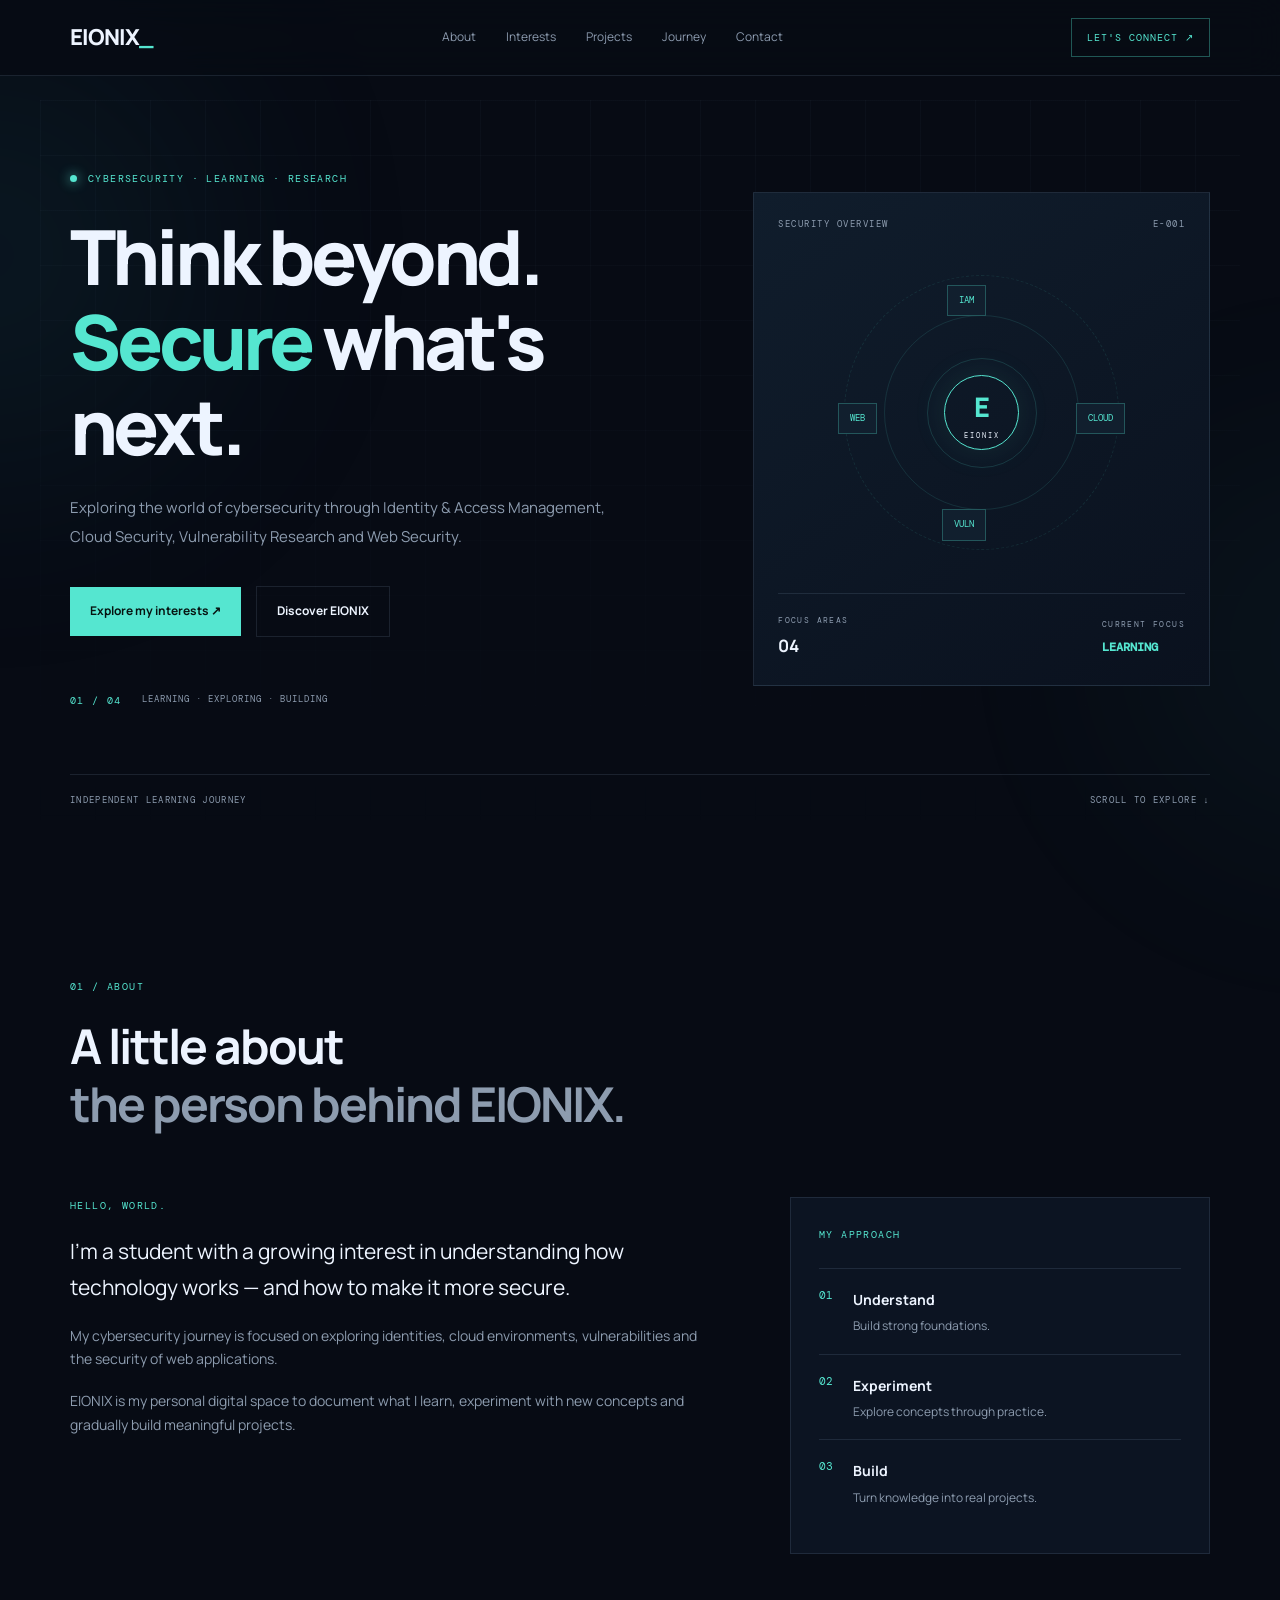
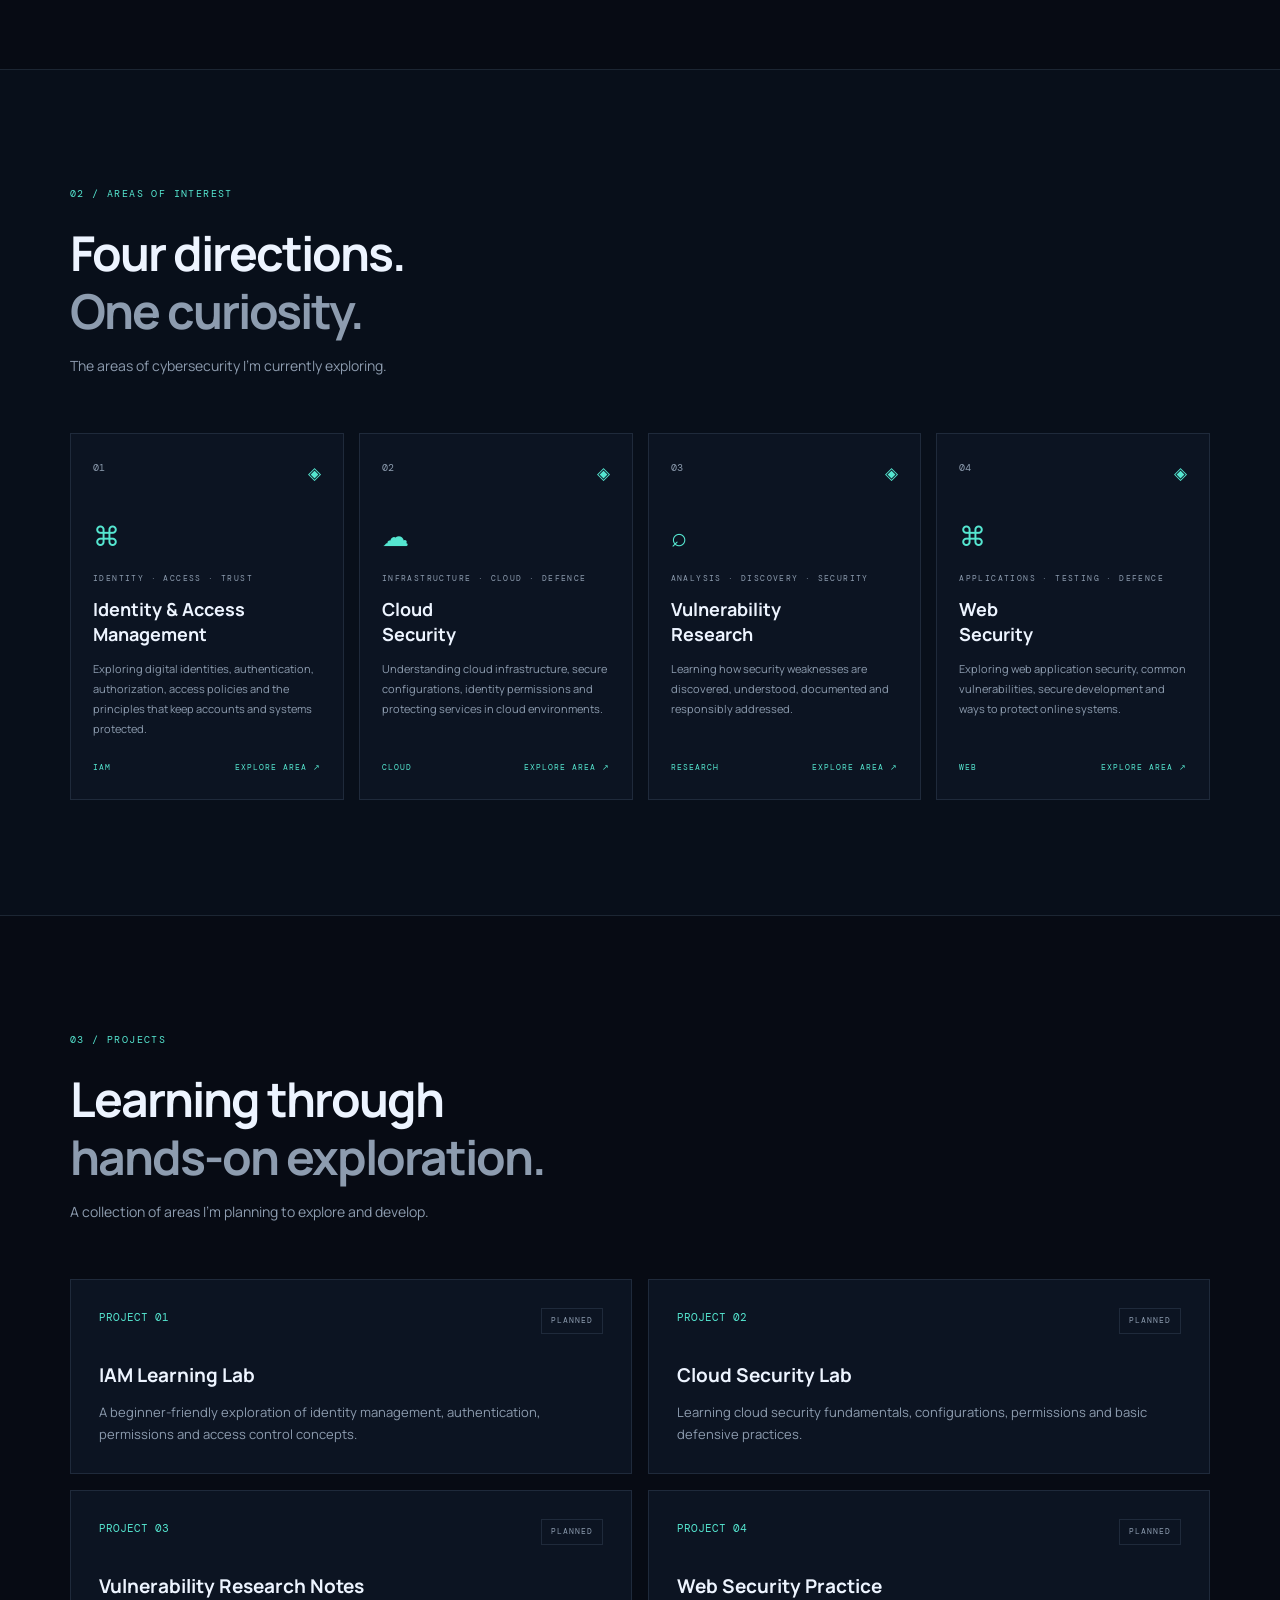
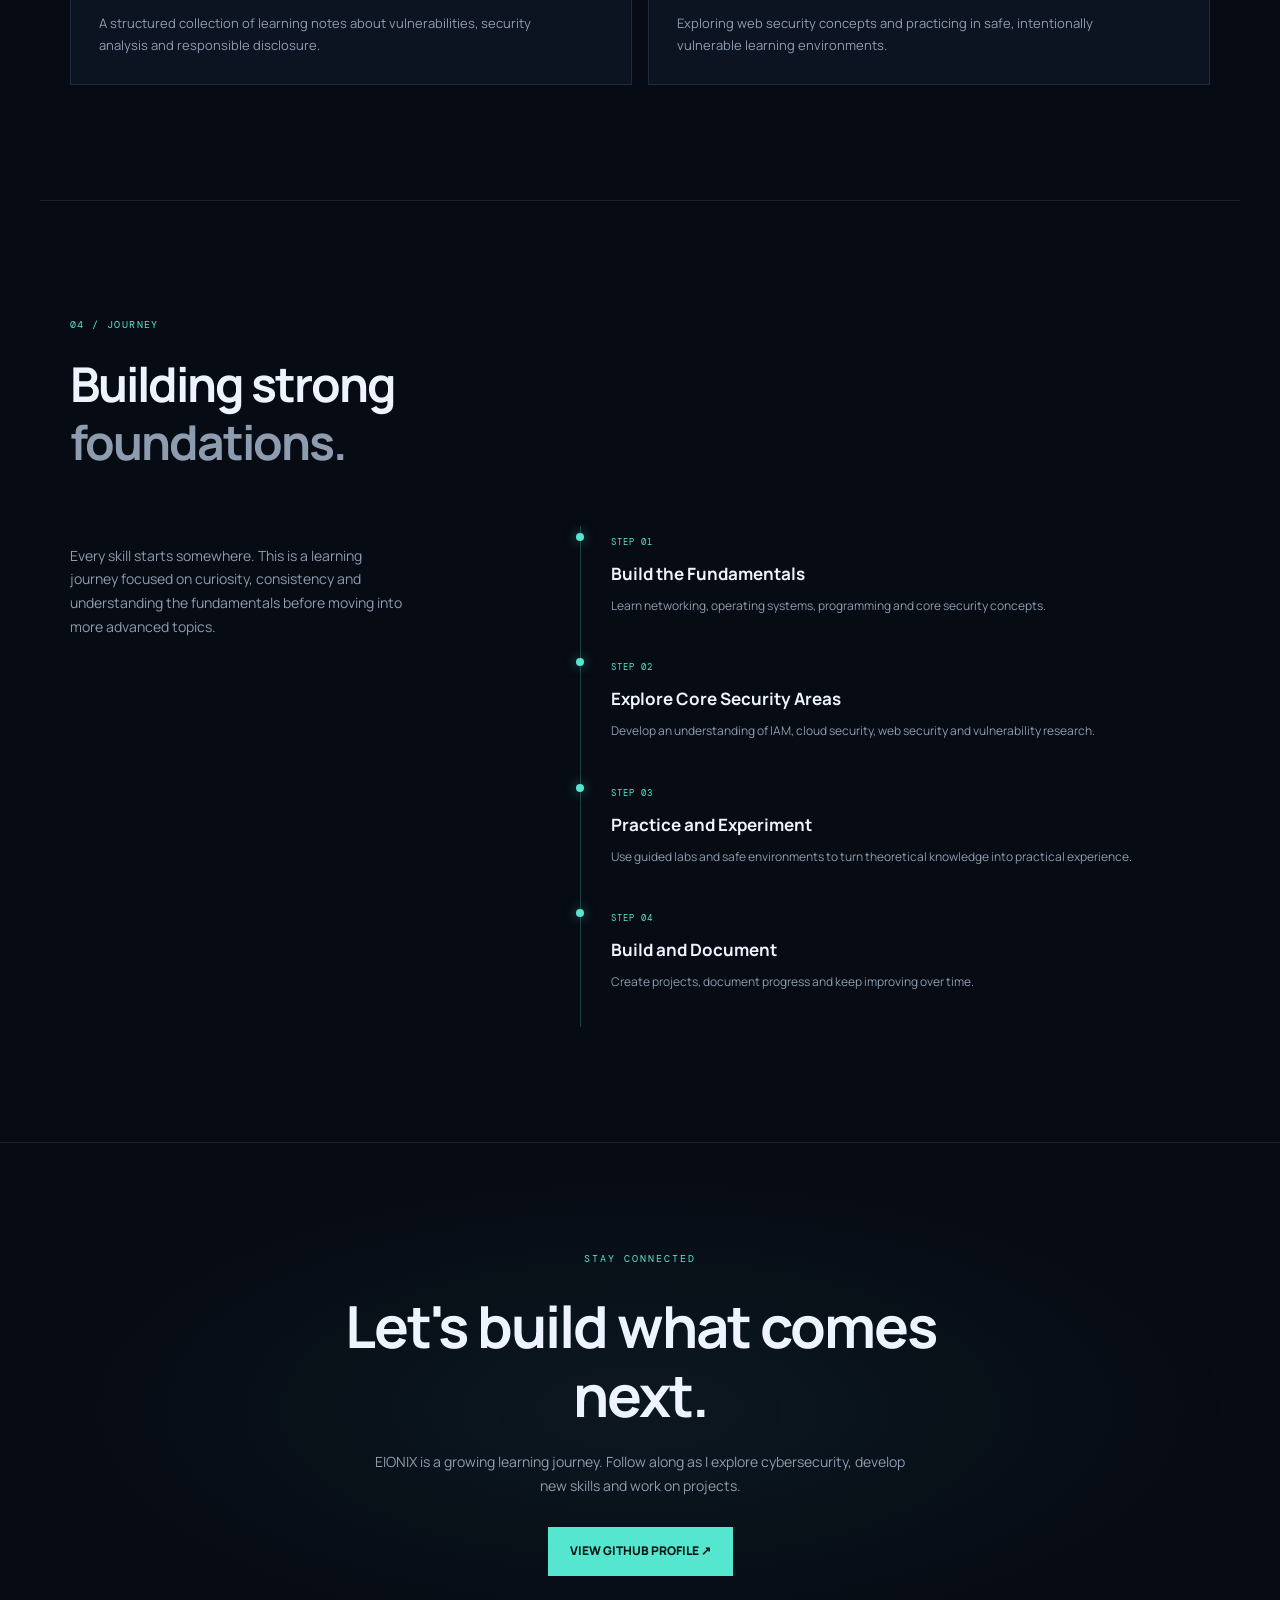
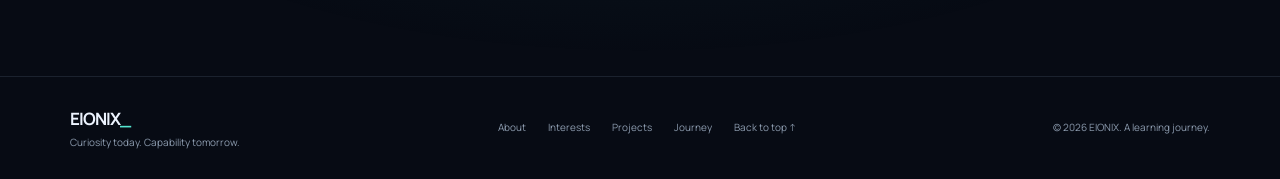
==== commit 235551cf: "Update fmt.Println message from 'Hello' to 'Goodbye'" ====
--- a/index.html
+++ b/index.html
@@ -2,453 +2,1183 @@
 <!DOCTYPE html>
 <html lang="en">
 <head>
-    <meta charset="UTF-8">
-    <meta name="viewport" content="width=device-width, initial-scale=1.0">
-    <meta name="theme-color" content="#070b14">
-
-    <title>EIONIX — Cybersecurity Portfolio</title>
-
-    <meta name="description"
-        content="EIONIX — Exploring IAM, Cloud Security, Vulnerability Research and Web Security.">
-
-    <link rel="preconnect" href="https://fonts.googleapis.com">
-    <link rel="preconnect" href="https://fonts.gstatic.com" crossorigin>
-    <link href="https://fonts.googleapis.com/css2?family=DM+Mono:wght@400;500&family=Manrope:wght@400;500;600;700;800&display=swap" rel="stylesheet">
-
-    <link rel="stylesheet" href="style.css">
+<meta charset="UTF-8">
+<meta name="viewport" content="width=device-width, initial-scale=1.0">
+<meta name="theme-color" content="#070b14">
+<title>EIONIX — Cybersecurity Portfolio</title>
+<meta name="description" content="EIONIX — A student exploring cybersecurity, IAM, cloud security and web security.">
+
+<link rel="preconnect" href="https://fonts.googleapis.com">
+<link rel="preconnect" href="https://fonts.gstatic.com" crossorigin>
+<link href="https://fonts.googleapis.com/css2?family=DM+Mono:wght@400;500&family=Manrope:wght@400;500;600;700;800&display=swap" rel="stylesheet">
+
+<style>
+:root {
+    --bg: #070b14;
+    --surface: #0c1422;
+    --surface-light: #101c2d;
+    --cyan: #55e6d0;
+    --text: #edf4ff;
+    --muted: #8d9caf;
+    --border: rgba(160,190,220,.13);
+    --mono: "DM Mono", monospace;
+    --font: "Manrope", sans-serif;
+}
+
+* {
+    margin: 0;
+    padding: 0;
+    box-sizing: border-box;
+    scroll-behavior: smooth;
+}
+
+body {
+    background: var(--bg);
+    color: var(--text);
+    font-family: var(--font);
+    overflow-x: hidden;
+    line-height: 1.7;
+}
+
+a {
+    color: inherit;
+    text-decoration: none;
+}
+
+.ambient {
+    position: fixed;
+    width: 420px;
+    height: 420px;
+    border-radius: 50%;
+    filter: blur(130px);
+    pointer-events: none;
+    z-index: -1;
+    opacity: .12;
+}
+
+.ambient-one {
+    background: #247d91;
+    top: 5%;
+    left: -220px;
+}
+
+.ambient-two {
+    background: #55e6d0;
+    bottom: 5%;
+    right: -260px;
+    opacity: .045;
+}
+
+/* NAVIGATION */
+
+.navbar {
+    position: fixed;
+    top: 0;
+    left: 0;
+    width: 100%;
+    z-index: 100;
+    background: rgba(7,11,20,.82);
+    backdrop-filter: blur(18px);
+    border-bottom: 1px solid var(--border);
+}
+
+.nav-container {
+    max-width: 1200px;
+    margin: auto;
+    padding: 18px 30px;
+    display: flex;
+    align-items: center;
+    justify-content: space-between;
+}
+
+.logo {
+    font-size: 22px;
+    font-weight: 800;
+    letter-spacing: -1px;
+}
+
+.logo span {
+    color: var(--cyan);
+}
+
+.nav-links {
+    display: flex;
+    gap: 30px;
+}
+
+.nav-links a {
+    font-size: 12px;
+    color: var(--muted);
+    transition: .25s;
+}
+
+.nav-links a:hover {
+    color: var(--cyan);
+}
+
+.nav-cta {
+    font-family: var(--mono);
+    font-size: 10px;
+    letter-spacing: 1px;
+    color: var(--cyan);
+    border: 1px solid rgba(85,230,208,.35);
+    padding: 10px 15px;
+    transition: .25s;
+}
+
+.nav-cta:hover {
+    background: rgba(85,230,208,.08);
+}
+
+/* HERO */
+
+.hero {
+    min-height: 760px;
+    max-width: 1200px;
+    margin: auto;
+    padding: 170px 30px 55px;
+    position: relative;
+    display: flex;
+    flex-direction: column;
+    justify-content: center;
+}
+
+.hero-grid {
+    position: absolute;
+    inset: 100px 0 0;
+    background-image:
+        linear-gradient(rgba(150,180,210,.035) 1px, transparent 1px),
+        linear-gradient(90deg, rgba(150,180,210,.035) 1px, transparent 1px);
+    background-size: 55px 55px;
+    mask-image: linear-gradient(to bottom, black, transparent);
+    pointer-events: none;
+}
+
+.hero-inner {
+    display: grid;
+    grid-template-columns: 1.15fr .85fr;
+    align-items: center;
+    gap: 65px;
+    position: relative;
+    z-index: 1;
+}
+
+.eyebrow, .mono, .section-index, .small-accent,
+.card-category, .panel-label, .visual-label {
+    font-family: var(--mono);
+    letter-spacing: 1.4px;
+    font-size: 10px;
+}
+
+.eyebrow {
+    color: var(--cyan);
+    display: flex;
+    align-items: center;
+    gap: 11px;
+    margin-bottom: 27px;
+}
+
+.live-dot {
+    width: 7px;
+    height: 7px;
+    border-radius: 50%;
+    background: var(--cyan);
+    box-shadow: 0 0 12px var(--cyan);
+}
+
+.hero h1 {
+    font-size: clamp(48px, 6vw, 76px);
+    line-height: 1.12;
+    letter-spacing: -4px;
+    font-weight: 800;
+    margin-bottom: 25px;
+}
+
+.hero h1 span {
+    color: var(--cyan);
+}
+
+.hero-description {
+    max-width: 550px;
+    color: var(--muted);
+    font-size: 15px;
+    line-height: 1.9;
+}
+
+.hero-actions {
+    display: flex;
+    align-items: center;
+    gap: 15px;
+    margin-top: 35px;
+    flex-wrap: wrap;
+}
+
+.button {
+    padding: 14px 20px;
+    font-size: 12px;
+    font-weight: 700;
+    transition: .25s;
+}
+
+.button-primary {
+    background: var(--cyan);
+    color: #071411;
+}
+
+.button-primary:hover {
+    transform: translateY(-3px);
+    box-shadow: 0 10px 30px rgba(85,230,208,.15);
+}
+
+.button-ghost {
+    border: 1px solid var(--border);
+    color: var(--text);
+}
+
+.button-ghost:hover {
+    border-color: var(--cyan);
+    color: var(--cyan);
+}
+
+.hero-footnote {
+    display: flex;
+    gap: 20px;
+    margin-top: 55px;
+    color: var(--muted);
+    font-family: var(--mono);
+    font-size: 9px;
+    letter-spacing: 1px;
+}
+
+.hero-footnote .mono {
+    color: var(--cyan);
+}
+
+/* HERO VISUAL */
+
+.hero-visual {
+    background: linear-gradient(145deg, #101d2c, #0a111e);
+    border: 1px solid var(--border);
+    padding: 24px;
+    position: relative;
+}
+
+.visual-top, .visual-bottom {
+    display: flex;
+    justify-content: space-between;
+    align-items: center;
+}
+
+.visual-top {
+    color: var(--muted);
+    font-family: var(--mono);
+    font-size: 9px;
+    letter-spacing: 1.5px;
+}
+
+.orbit {
+    width: 280px;
+    height: 280px;
+    max-width: 100%;
+    margin: 40px auto;
+    position: relative;
+    display: grid;
+    place-items: center;
+}
+
+.orbit-ring {
+    position: absolute;
+    border: 1px solid rgba(85,230,208,.16);
+    border-radius: 50%;
+}
+
+.ring-one { width: 110px; height: 110px; }
+.ring-two { width: 195px; height: 195px; border-color: rgba(85,230,208,.12); }
+.ring-three { width: 275px; height: 275px; border-style: dashed; border-color: rgba(85,230,208,.1); }
+
+.orbit-center {
+    width: 75px;
+    height: 75px;
+    border: 1px solid var(--cyan);
+    border-radius: 50%;
+    display: flex;
+    flex-direction: column;
+    justify-content: center;
+    align-items: center;
+    box-shadow: 0 0 35px rgba(85,230,208,.1);
+}
+
+.center-symbol {
+    color: var(--cyan);
+    font-size: 27px;
+    font-weight: 800;
+}
+
+.center-caption {
+    font-family: var(--mono);
+    font-size: 7px;
+    letter-spacing: 2px;
+}
+
+.orbit-node {
+    position: absolute;
+    background: #111f2e;
+    border: 1px solid rgba(85,230,208,.28);
+    color: var(--cyan);
+    font-family: var(--mono);
+    font-size: 9px;
+    padding: 7px 11px;
+}
+
+.node-one { top: 12px; left: 105px; }
+.node-two { right: -3px; top: 130px; }
+.node-three { bottom: 12px; left: 100px; }
+.node-four { left: -4px; top: 130px; }
+
+.visual-bottom {
+    border-top: 1px solid var(--border);
+    padding-top: 20px;
+}
+
+.visual-bottom > div {
+    display: flex;
+    flex-direction: column;
+    gap: 5px;
+}
+
+.visual-label {
+    color: var(--muted);
+    font-size: 8px;
+}
+
+.visual-bottom strong {
+    font-size: 17px;
+}
+
+.active-text {
+    color: var(--cyan);
+    font-family: var(--mono);
+    font-size: 12px !important;
+}
+
+.hero-bottom-line {
+    display: flex;
+    justify-content: space-between;
+    margin-top: 65px;
+    padding-top: 18px;
+    border-top: 1px solid var(--border);
+    color: var(--muted);
+    font-family: var(--mono);
+    font-size: 9px;
+    letter-spacing: 1.3px;
+}
+
+/* COMMON SECTIONS */
+
+.section {
+    max-width: 1200px;
+    margin: auto;
+    padding: 115px 30px;
+}
+
+.section-index {
+    color: var(--cyan);
+    margin-bottom: 22px;
+}
+
+.section-heading h2 {
+    font-size: clamp(34px, 4vw, 48px);
+    line-height: 1.2;
+    letter-spacing: -2px;
+}
+
+.section-heading h2 span {
+    color: var(--muted);
+}
+
+.heading-description {
+    color: var(--muted);
+    margin-top: 15px;
+    font-size: 14px;
+}
+
+/* ABOUT */
+
+.about-layout {
+    display: grid;
+    grid-template-columns: 1.2fr .8fr;
+    gap: 90px;
+    margin-top: 65px;
+}
+
+.small-accent {
+    color: var(--cyan);
+    margin-bottom: 20px;
+}
+
+.about-main p {
+    color: var(--muted);
+    font-size: 14px;
+    margin-bottom: 18px;
+    max-width: 650px;
+}
+
+.about-main .about-lead {
+    color: var(--text);
+    font-size: 21px;
+    line-height: 1.7;
+}
+
+.info-panel {
+    background: var(--surface);
+    border: 1px solid var(--border);
+    padding: 28px;
+}
+
+.panel-label {
+    color: var(--cyan);
+    display: block;
+    margin-bottom: 25px;
+}
+
+.approach-item {
+    display: flex;
+    gap: 20px;
+    padding: 17px 0;
+    border-top: 1px solid var(--border);
+}
+
+.approach-item > span {
+    color: var(--cyan);
+    font-family: var(--mono);
+    font-size: 11px;
+}
+
+.approach-item strong {
+    font-size: 14px;
+}
+
+.approach-item p {
+    color: var(--muted);
+    font-size: 12px;
+    margin-top: 3px;
+}
+
+/* INTERESTS */
+
+.interests-section {
+    max-width: none;
+    background: rgba(12,20,34,.45);
+    border-top: 1px solid var(--border);
+    border-bottom: 1px solid var(--border);
+}
+
+.interests-section > * {
+    max-width: 1140px;
+    margin-left: auto;
+    margin-right: auto;
+}
+
+.interest-grid {
+    display: grid;
+    grid-template-columns: repeat(4, 1fr);
+    gap: 15px;
+    margin-top: 55px;
+}
+
+.interest-card {
+    background: var(--surface);
+    border: 1px solid var(--border);
+    padding: 25px 22px;
+    min-height: 350px;
+    display: flex;
+    flex-direction: column;
+    transition: .3s;
+}
+
+.interest-card:hover {
+    transform: translateY(-6px);
+    border-color: rgba(85,230,208,.4);
+    background: #0e1a29;
+}
+
+.card-top {
+    display: flex;
+    justify-content: space-between;
+    color: var(--muted);
+    font-family: var(--mono);
+    font-size: 10px;
+}
+
+.card-symbol {
+    color: var(--cyan);
+    font-size: 17px;
+}
+
+.interest-icon {
+    color: var(--cyan);
+    font-size: 27px;
+    margin: 25px 0 12px;
+}
+
+.card-category {
+    color: var(--muted);
+    font-size: 8px;
+    line-height: 1.8;
+}
+
+.interest-card h3 {
+    font-size: 18px;
+    line-height: 1.4;
+    margin: 12px 0;
+}
+
+.interest-card p {
+    color: var(--muted);
+    font-size: 11px;
+    line-height: 1.8;
+}
+
+.card-bottom {
+    display: flex;
+    justify-content: space-between;
+    margin-top: auto;
+    padding-top: 22px;
+    font-family: var(--mono);
+    font-size: 8px;
+    letter-spacing: 1px;
+    color: var(--cyan);
+}
+
+/* PROJECTS */
+
+.project-grid {
+    display: grid;
+    grid-template-columns: repeat(2, 1fr);
+    gap: 16px;
+    margin-top: 55px;
+}
+
+.project-card {
+    padding: 28px;
+    background: var(--surface);
+    border: 1px solid var(--border);
+    transition: .25s;
+}
+
+.project-card:hover {
+    border-color: rgba(85,230,208,.35);
+    transform: translateY(-4px);
+}
+
+.project-top {
+    display: flex;
+    justify-content: space-between;
+    margin-bottom: 25px;
+}
+
+.project-number {
+    color: var(--cyan);
+    font-family: var(--mono);
+    font-size: 11px;
+}
+
+.project-status {
+    color: var(--muted);
+    border: 1px solid var(--border);
+    padding: 5px 9px;
+    font-family: var(--mono);
+    font-size: 8px;
+    letter-spacing: 1px;
+}
+
+.project-card h3 {
+    font-size: 19px;
+    margin-bottom: 10px;
+}
+
+.project-card p {
+    color: var(--muted);
+    font-size: 13px;
+    max-width: 470px;
+}
+
+/* JOURNEY */
+
+.journey-section {
+    border-top: 1px solid var(--border);
+}
+
+.journey-layout {
+    display: grid;
+    grid-template-columns: .8fr 1.2fr;
+    gap: 90px;
+    margin-top: 55px;
+}
+
+.journey-intro {
+    color: var(--muted);
+    font-size: 14px;
+    max-width: 340px;
+    margin-top: 18px;
+}
+
+.timeline {
+    border-left: 1px solid rgba(85,230,208,.25);
+    padding-left: 30px;
+}
+
+.timeline-item {
+    position: relative;
+    padding-bottom: 35px;
+}
+
+.timeline-item::before {
+    content: "";
+    position: absolute;
+    width: 8px;
+    height: 8px;
+    border-radius: 50%;
+    background: var(--cyan);
+    left: -35px;
+    top: 7px;
+    box-shadow: 0 0 12px rgba(85,230,208,.5);
+}
+
+.timeline-item span {
+    color: var(--cyan);
+    font-family: var(--mono);
+    font-size: 9px;
+    letter-spacing: 1px;
+}
+
+.timeline-item h3 {
+    font-size: 17px;
+    margin: 7px 0;
+}
+
+.timeline-item p {
+    color: var(--muted);
+    font-size: 12px;
+}
+
+/* CONTACT */
+
+.contact-section {
+    padding: 100px 30px;
+    border-top: 1px solid var(--border);
+    text-align: center;
+    background: radial-gradient(ellipse at center, rgba(44,120,120,.12), transparent 65%);
+}
+
+.contact-inner {
+    max-width: 720px;
+    margin: auto;
+}
+
+.contact-label {
+    color: var(--cyan);
+    font-family: var(--mono);
+    font-size: 10px;
+    letter-spacing: 2px;
+}
+
+.contact-section h2 {
+    font-size: clamp(35px, 5vw, 58px);
+    line-height: 1.2;
+    letter-spacing: -2px;
+    margin: 20px 0;
+}
+
+.contact-section p {
+    color: var(--muted);
+    font-size: 14px;
+    max-width: 550px;
+    margin: 0 auto 30px;
+}
+
+.contact-link {
+    display: inline-block;
+    padding: 14px 22px;
+    color: #071411;
+    background: var(--cyan);
+    font-size: 12px;
+    font-weight: 800;
+    transition: .25s;
+}
+
+.contact-link:hover {
+    transform: translateY(-3px);
+}
+
+/* FOOTER */
+
+.footer {
+    border-top: 1px solid var(--border);
+    padding: 28px 30px;
+}
+
+.footer-inner {
+    max-width: 1140px;
+    margin: auto;
+    display: flex;
+    justify-content: space-between;
+    align-items: center;
+    gap: 20px;
+}
+
+.footer-brand strong {
+    font-size: 17px;
+    letter-spacing: -1px;
+}
+
+.footer-brand strong span {
+    color: var(--cyan);
+}
+
+.footer-brand p, .copyright {
+    color: var(--muted);
+    font-size: 10px;
+}
+
+.footer-links {
+    display: flex;
+    gap: 22px;
+}
+
+.footer-links a {
+    color: var(--muted);
+    font-size: 10px;
+    transition: .2s;
+}
+
+.footer-links a:hover {
+    color: var(--cyan);
+}
+
+/* RESPONSIVE */
+
+@media (max-width: 900px) {
+    .hero-inner {
+        grid-template-columns: 1fr;
+        gap: 55px;
+    }
+
+    .hero {
+        padding-top: 145px;
+    }
+
+    .hero-visual {
+        max-width: 500px;
+    }
+
+    .interest-grid {
+        grid-template-columns: repeat(2, 1fr);
+    }
+
+    .about-layout, .journey-layout {
+        grid-template-columns: 1fr;
+        gap: 40px;
+    }
+}
+
+@media (max-width: 600px) {
+    .nav-container {
+        padding: 15px 18px;
+        flex-wrap: wrap;
+        gap: 13px;
+    }
+
+    .nav-links {
+        order: 3;
+        width: 100%;
+        justify-content: space-between;
+        gap: 8px;
+    }
+
+    .nav-links a {
+        font-size: 10px;
+    }
+
+    .nav-cta {
+        font-size: 8px;
+        padding: 8px;
+    }
+
+    .hero {
+        padding: 175px 20px 40px;
+        min-height: auto;
+    }
+
+    .hero h1 {
+        font-size: 47px;
+        letter-spacing: -2.5px;
+    }
+
+    .hero-description {
+        font-size: 13px;
+    }
+
+    .hero-footnote {
+        flex-wrap: wrap;
+        margin-top: 35px;
+    }
+
+    .hero-bottom-line {
+        font-size: 7px;
+        gap: 15px;
+    }
+
+    .section {
+        padding: 80px 20px;
+    }
+
+    .interest-grid, .project-grid {
+        grid-template-columns: 1fr;
+    }
+
+    .interest-card {
+        min-height: 310px;
+    }
+
+    .footer-inner {
+        flex-direction: column;
+        align-items: flex-start;
+    }
+
+    .footer-links {
+        flex-wrap: wrap;
+        gap: 15px;
+    }
+
+    .copyright {
+        margin-top: 5px;
+    }
+}
+</style>
 </head>
 
 <body>
 
-    <div class="ambient ambient-one"></div>
-    <div class="ambient ambient-two"></div>
-
-    <!-- NAVIGATION -->
-    <nav class="navbar">
-        <div class="nav-container">
-            <a href="#home" class="logo">EIONIX<span>_</span></a>
-
-            <div class="nav-links">
-                <a href="#about">About</a>
-                <a href="#interests">Interests</a>
-                <a href="#projects">Projects</a>
-                <a href="#journey">Journey</a>
-                <a href="#contact">Contact</a>
-            </div>
-
-            <a href="#contact" class="nav-cta">LET'S CONNECT ↗</a>
+<div class="ambient ambient-one"></div>
+<div class="ambient ambient-two"></div>
+
+<nav class="navbar">
+    <div class="nav-container">
+        <a href="#home" class="logo">EIONIX<span>_</span></a>
+
+        <div class="nav-links">
+            <a href="#about">About</a>
+            <a href="#interests">Interests</a>
+            <a href="#projects">Projects</a>
+            <a href="#journey">Journey</a>
+            <a href="#contact">Contact</a>
         </div>
-    </nav>
-
-    <main>
-
-        <!-- HERO -->
-        <section class="hero" id="home">
-            <div class="hero-grid"></div>
-
-            <div class="hero-inner">
-
-                <div class="hero-copy">
-                    <div class="eyebrow">
-                        <span class="live-dot"></span>
-                        CYBERSECURITY · LEARNING · RESEARCH
-                    </div>
-
-                    <h1>
-                        Think beyond.<br>
-                        <span>Secure</span> what's next.
-                    </h1>
-
-                    <p class="hero-description">
-                        Exploring the world of cybersecurity through
-                        Identity & Access Management, Cloud Security,
-                        Vulnerability Research and Web Security.
-                    </p>
-
-                    <div class="hero-actions">
-                        <a href="#interests" class="button button-primary">
-                            Explore my interests <span>↗</span>
-                        </a>
-
-                        <a href="#about" class="button button-ghost">
-                            Discover EIONIX
-                        </a>
-                    </div>
-
-                    <div class="hero-footnote">
-                        <span class="mono">01 / 04</span>
-                        <span>LEARNING · EXPLORING · BUILDING</span>
-                    </div>
+
+        <a href="#contact" class="nav-cta">LET'S CONNECT ↗</a>
+    </div>
+</nav>
+
+<main>
+
+<section class="hero" id="home">
+    <div class="hero-grid"></div>
+
+    <div class="hero-inner">
+        <div class="hero-copy">
+            <div class="eyebrow">
+                <span class="live-dot"></span>
+                CYBERSECURITY · LEARNING · RESEARCH
+            </div>
+
+            <h1>Think beyond.<br><span>Secure</span> what's next.</h1>
+
+            <p class="hero-description">
+                Exploring the world of cybersecurity through
+                Identity & Access Management, Cloud Security,
+                Vulnerability Research and Web Security.
+            </p>
+
+            <div class="hero-actions">
+                <a href="#interests" class="button button-primary">
+                    Explore my interests ↗
+                </a>
+                <a href="#about" class="button button-ghost">
+                    Discover EIONIX
+                </a>
+            </div>
+
+            <div class="hero-footnote">
+                <span class="mono">01 / 04</span>
+                <span>LEARNING · EXPLORING · BUILDING</span>
+            </div>
+        </div>
+
+        <div class="hero-visual">
+            <div class="visual-top">
+                <span>SECURITY OVERVIEW</span>
+                <span>E-001</span>
+            </div>
+
+            <div class="orbit">
+                <div class="orbit-ring ring-one"></div>
+                <div class="orbit-ring ring-two"></div>
+                <div class="orbit-ring ring-three"></div>
+
+                <div class="orbit-center">
+                    <span class="center-symbol">E</span>
+                    <span class="center-caption">EIONIX</span>
                 </div>
 
-                <div class="hero-visual">
-                    <div class="visual-top">
-                        <span>SECURITY OVERVIEW</span>
-                        <span class="mono">E-001</span>
-                    </div>
-
-                    <div class="orbit">
-                        <div class="orbit-ring ring-one"></div>
-                        <div class="orbit-ring ring-two"></div>
-                        <div class="orbit-ring ring-three"></div>
-
-                        <div class="orbit-center">
-                            <span class="center-symbol">E</span>
-                            <span class="center-caption">EIONIX</span>
-                        </div>
-
-                        <div class="orbit-node node-one">IAM</div>
-                        <div class="orbit-node node-two">CLOUD</div>
-                        <div class="orbit-node node-three">VULN</div>
-                        <div class="orbit-node node-four">WEB</div>
-                    </div>
-
-                    <div class="visual-bottom">
-                        <div>
-                            <span class="visual-label">FOCUS AREAS</span>
-                            <strong>04</strong>
-                        </div>
-                        <div>
-                            <span class="visual-label">CURRENT FOCUS</span>
-                            <strong class="active-text">LEARNING</strong>
-                        </div>
-                    </div>
+                <div class="orbit-node node-one">IAM</div>
+                <div class="orbit-node node-two">CLOUD</div>
+                <div class="orbit-node node-three">VULN</div>
+                <div class="orbit-node node-four">WEB</div>
+            </div>
+
+            <div class="visual-bottom">
+                <div>
+                    <span class="visual-label">FOCUS AREAS</span>
+                    <strong>04</strong>
                 </div>
-
-            </div>
-
-            <div class="hero-bottom-line">
-                <span>INDEPENDENT LEARNING JOURNEY</span>
-                <span>SCROLL TO EXPLORE ↓</span>
-            </div>
-        </section>
-
-        <!-- ABOUT -->
-        <section class="section about-section" id="about">
-            <div class="section-heading">
-                <div class="section-index">01 / ABOUT</div>
-                <h2>A little about<br><span>the person behind EIONIX.</span></h2>
-            </div>
-
-            <div class="about-layout">
-                <div class="about-main">
-                    <div class="small-accent">HELLO, WORLD.</div>
-
-                    <p class="about-lead">
-                        I'm a student with a growing interest in
-                        understanding how technology works — and
-                        how to make it more secure.
-                    </p>
-
-                    <p>
-                        My cybersecurity journey is focused on exploring
-                        identities, cloud environments, vulnerabilities
-                        and the security of web applications.
-                    </p>
-
-                    <p>
-                        EIONIX is my personal digital space to document
-                        what I learn, experiment with new concepts and
-                        gradually build meaningful projects.
-                    </p>
+                <div>
+                    <span class="visual-label">CURRENT FOCUS</span>
+                    <strong class="active-text">LEARNING</strong>
                 </div>
-
-                <div class="about-side">
-                    <div class="info-panel">
-                        <span class="panel-label">MY APPROACH</span>
-
-                        <div class="approach-item">
-                            <span>01</span>
-                            <div>
-                                <strong>Understand</strong>
-                                <p>Build strong foundations.</p>
-                            </div>
-                        </div>
-
-                        <div class="approach-item">
-                            <span>02</span>
-                            <div>
-                                <strong>Experiment</strong>
-                                <p>Explore concepts through practice.</p>
-                            </div>
-                        </div>
-
-                        <div class="approach-item">
-                            <span>03</span>
-                            <div>
-                                <strong>Build</strong>
-                                <p>Turn knowledge into real projects.</p>
-                            </div>
-                        </div>
-                    </div>
-                </div>
-            </div>
-        </section>
-
-        <!-- INTERESTS -->
-        <section class="section interests-section" id="interests">
-            <div class="section-heading">
-                <div class="section-index">02 / AREAS OF INTEREST</div>
-                <h2>Four directions.<br><span>One curiosity.</span></h2>
-                <p class="heading-description">
-                    The areas of cybersecurity I'm currently exploring.
-                </p>
-            </div>
-
-            <div class="interest-grid">
-
-                <article class="interest-card">
-                    <div class="card-top">
-                        <span class="card-number">01</span>
-                        <span class="card-symbol">◈</span>
-                    </div>
-                    <div class="interest-icon">⌘</div>
-                    <div class="card-category">IDENTITY · ACCESS · TRUST</div>
-                    <h3>Identity & Access<br>Management</h3>
-                    <p>
-                        Exploring digital identities, authentication,
-                        authorization, access policies and the principles
-                        that keep accounts and systems protected.
-                    </p>
-                    <div class="card-bottom">
-                        <span>IAM</span>
-                        <span>EXPLORE AREA ↗</span>
-                    </div>
-                </article>
-
-                <article class="interest-card">
-                    <div class="card-top">
-                        <span class="card-number">02</span>
-                        <span class="card-symbol">◈</span>
-                    </div>
-                    <div class="interest-icon">☁</div>
-                    <div class="card-category">INFRASTRUCTURE · CLOUD · DEFENCE</div>
-                    <h3>Cloud<br>Security</h3>
-                    <p>
-                        Understanding cloud infrastructure, secure
-                        configurations, identity permissions and
-                        protecting services in cloud environments.
-                    </p>
-                    <div class="card-bottom">
-                        <span>CLOUD</span>
-                        <span>EXPLORE AREA ↗</span>
-                    </div>
-                </article>
-
-                <article class="interest-card">
-                    <div class="card-top">
-                        <span class="card-number">03</span>
-                        <span class="card-symbol">◈</span>
-                    </div>
-                    <div class="interest-icon">⌕</div>
-                    <div class="card-category">ANALYSIS · DISCOVERY · RESEARCH</div>
-                    <h3>Vulnerability<br>Research</h3>
-                    <p>
-                        Learning how security weaknesses are identified,
-                        analyzed, understood and responsibly documented.
-                    </p>
-                    <div class="card-bottom">
-                        <span>RESEARCH</span>
-                        <span>EXPLORE AREA ↗</span>
-                    </div>
-                </article>
-
-                <article class="interest-card">
-                    <div class="card-top">
-                        <span class="card-number">04</span>
-                        <span class="card-symbol">◈</span>
-                    </div>
-                    <div class="interest-icon">⌘</div>
-                    <div class="card-category">APPLICATIONS · NETWORK · DEFENCE</div>
-                    <h3>Web<br>Security</h3>
-                    <p>
-                        Exploring web application vulnerabilities,
-                        browser security, secure development and
-                        how websites can be better protected.
-                    </p>
-                    <div class="card-bottom">
-                        <span>WEB</span>
-                        <span>EXPLORE AREA ↗</span>
-                    </div>
-                </article>
-
-            </div>
-        </section>
-
-        <!-- PROJECTS -->
-        <section class="section projects-section" id="projects">
-            <div class="section-heading">
-                <div class="section-index">03 / PROJECTS</div>
-                <h2>Knowledge in progress.<br><span>Projects to come.</span></h2>
-                <p class="heading-description">
-                    A space for practical experiments and things I build
-                    as I continue learning.
-                </p>
-            </div>
-
-            <div class="project-grid">
-
-                <article class="project-card">
-                    <div class="project-card-top">
-                        <span class="project-number">01</span>
-                        <span class="project-type">IDENTITY & ACCESS</span>
-                    </div>
-                    <h3>IAM Learning Lab</h3>
-                    <p>Exploring digital identities, authentication, roles, permissions and access control.</p>
-                    <div class="project-card-bottom">
-                        <span>FOUNDATION PROJECT</span>
-                        <span class="project-status">PLANNED</span>
-                    </div>
-                </article>
-
-                <article class="project-card">
-                    <div class="project-card-top">
-                        <span class="project-number">02</span>
-                        <span class="project-type">CLOUD INFRASTRUCTURE</span>
-                    </div>
-                    <h3>Cloud Security Lab</h3>
-                    <p>Learning cloud fundamentals, secure configurations and identity permissions.</p>
-                    <div class="project-card-bottom">
-                        <span>FOUNDATION PROJECT</span>
-                        <span class="project-status">PLANNED</span>
-                    </div>
-                </article>
-
-                <article class="project-card">
-                    <div class="project-card-top">
-                        <span class="project-number">03</span>
-                        <span class="project-type">SECURITY RESEARCH</span>
-                    </div>
-                    <h3>Vulnerability Research</h3>
-                    <p>Building an understanding of security weaknesses and responsible documentation.</p>
-                    <div class="project-card-bottom">
-                        <span>RESEARCH PROJECT</span>
-                        <span class="project-status">PLANNED</span>
-                    </div>
-                </article>
-
-                <article class="project-card">
-                    <div class="project-card-top">
-                        <span class="project-number">04</span>
-                        <span class="project-type">APPLICATION SECURITY</span>
-                    </div>
-                    <h3>Web Security Labs</h3>
-                    <p>Exploring common web application risks and practical ways to improve security.</p>
-                    <div class="project-card-bottom">
-                        <span>PRACTICAL LEARNING</span>
-                        <span class="project-status">PLANNED</span>
-                    </div>
-                </article>
-
-            </div>
-        </section>
-
-        <!-- LEARNING JOURNEY -->
-        <section class="section journey-section" id="journey">
-            <div class="section-heading">
-                <div class="section-index">04 / LEARNING JOURNEY</div>
-                <h2>Still learning.<br><span>Always moving forward.</span></h2>
-            </div>
-
-            <div class="journey-layout">
-                <div class="journey-intro">
-                    <div class="journey-badge">
-                        <span class="live-dot"></span>
-                        CURRENTLY LEARNING
-                    </div>
-
-                    <h3>Building strong<br>foundations.</h3>
-                    <p>
-                        I'm developing my knowledge step by step,
-                        combining core concepts with practical exploration.
-                    </p>
-                </div>
-
-                <div class="timeline">
-                    <div class="timeline-item">
-                        <span class="timeline-dot"></span>
-                        <div>
-                            <span class="timeline-label">FOUNDATIONS</span>
-                            <h4>Cybersecurity Fundamentals</h4>
-                            <p>Networking, operating systems and core security concepts.</p>
-                        </div>
-                    </div>
-
-                    <div class="timeline-item">
-                        <span class="timeline-dot"></span>
-                        <div>
-                            <span class="timeline-label">IDENTITY & INFRASTRUCTURE</span>
-                            <h4>IAM and Cloud Concepts</h4>
-                            <p>Learning how access and cloud environments are secured.</p>
-                        </div>
-                    </div>
-
-                    <div class="timeline-item">
-                        <span class="timeline-dot"></span>
-                        <div>
-                            <span class="timeline-label">APPLICATION SECURITY</span>
-                            <h4>Web Security and Vulnerabilities</h4>
-                            <p>Understanding weaknesses and secure application design.</p>
-                        </div>
-                    </div>
-
-                    <div class="timeline-item">
-                        <span class="timeline-dot"></span>
-                        <div>
-                            <span class="timeline-label">WHAT COMES NEXT</span>
-                            <h4>Hands-on Projects</h4>
-                            <p>Turning what I learn into documented practical work.</p>
-                        </div>
-                    </div>
-                </div>
-            </div>
-        </section>
-
-        <!-- CONTACT -->
-        <section class="contact-section" id="contact">
-            <div class="contact-glow"></div>
-
-            <div class="contact-content">
-                <div class="section-index">05 / CONNECT</div>
-                <div class="contact-kicker">STAY CONNECTED</div>
-
-                <h2>Let's build<br><span>what comes next.</span></h2>
-
-                <p>
-                    Follow my learning journey as I explore cybersecurity,
-                    document new ideas and develop practical projects.
-                </p>
-
-                <a class="button button-primary"
-                   href="https://github.com/eionix-cyber"
-                   target="_blank"
-                   rel="noopener noreferrer">
-                    View GitHub profile <span>↗</span>
-                </a>
-            </div>
-        </section>
-
-    </main>
-
-    <!-- FOOTER -->
-    <footer class="footer">
+            </div>
+        </div>
+    </div>
+
+    <div class="hero-bottom-line">
+        <span>INDEPENDENT LEARNING JOURNEY</span>
+        <span>SCROLL TO EXPLORE ↓</span>
+    </div>
+</section>
+
+<section class="section" id="about">
+    <div class="section-heading">
+        <div class="section-index">01 / ABOUT</div>
+        <h2>A little about<br><span>the person behind EIONIX.</span></h2>
+    </div>
+
+    <div class="about-layout">
+        <div class="about-main">
+            <div class="small-accent">HELLO, WORLD.</div>
+
+            <p class="about-lead">
+                I'm a student with a growing interest in understanding
+                how technology works — and how to make it more secure.
+            </p>
+
+            <p>
+                My cybersecurity journey is focused on exploring
+                identities, cloud environments, vulnerabilities
+                and the security of web applications.
+            </p>
+
+            <p>
+                EIONIX is my personal digital space to document
+                what I learn, experiment with new concepts and
+                gradually build meaningful projects.
+            </p>
+        </div>
+
+        <div class="info-panel">
+            <span class="panel-label">MY APPROACH</span>
+
+            <div class="approach-item">
+                <span>01</span>
+                <div><strong>Understand</strong><p>Build strong foundations.</p></div>
+            </div>
+
+            <div class="approach-item">
+                <span>02</span>
+                <div><strong>Experiment</strong><p>Explore concepts through practice.</p></div>
+            </div>
+
+            <div class="approach-item">
+                <span>03</span>
+                <div><strong>Build</strong><p>Turn knowledge into real projects.</p></div>
+            </div>
+        </div>
+    </div>
+</section>
+
+<section class="section interests-section" id="interests">
+    <div class="section-heading">
+        <div class="section-index">02 / AREAS OF INTEREST</div>
+        <h2>Four directions.<br><span>One curiosity.</span></h2>
+        <p class="heading-description">
+            The areas of cybersecurity I'm currently exploring.
+        </p>
+    </div>
+
+    <div class="interest-grid">
+
+        <article class="interest-card">
+            <div class="card-top"><span>01</span><span class="card-symbol">◈</span></div>
+            <div class="interest-icon">⌘</div>
+            <div class="card-category">IDENTITY · ACCESS · TRUST</div>
+            <h3>Identity & Access<br>Management</h3>
+            <p>Exploring digital identities, authentication, authorization, access policies and the principles that keep accounts and systems protected.</p>
+            <div class="card-bottom"><span>IAM</span><span>EXPLORE AREA ↗</span></div>
+        </article>
+
+        <article class="interest-card">
+            <div class="card-top"><span>02</span><span class="card-symbol">◈</span></div>
+            <div class="interest-icon">☁</div>
+            <div class="card-category">INFRASTRUCTURE · CLOUD · DEFENCE</div>
+            <h3>Cloud<br>Security</h3>
+            <p>Understanding cloud infrastructure, secure configurations, identity permissions and protecting services in cloud environments.</p>
+            <div class="card-bottom"><span>CLOUD</span><span>EXPLORE AREA ↗</span></div>
+        </article>
+
+        <article class="interest-card">
+            <div class="card-top"><span>03</span><span class="card-symbol">◈</span></div>
+            <div class="interest-icon">⌕</div>
+            <div class="card-category">ANALYSIS · DISCOVERY · SECURITY</div>
+            <h3>Vulnerability<br>Research</h3>
+            <p>Learning how security weaknesses are discovered, understood, documented and responsibly addressed.</p>
+            <div class="card-bottom"><span>RESEARCH</span><span>EXPLORE AREA ↗</span></div>
+        </article>
+
+        <article class="interest-card">
+            <div class="card-top"><span>04</span><span class="card-symbol">◈</span></div>
+            <div class="interest-icon">⌘</div>
+            <div class="card-category">APPLICATIONS · TESTING · DEFENCE</div>
+            <h3>Web<br>Security</h3>
+            <p>Exploring web application security, common vulnerabilities, secure development and ways to protect online systems.</p>
+            <div class="card-bottom"><span>WEB</span><span>EXPLORE AREA ↗</span></div>
+        </article>
+
+    </div>
+</section>
+
+<section class="section" id="projects">
+    <div class="section-heading">
+        <div class="section-index">03 / PROJECTS</div>
+        <h2>Learning through<br><span>hands-on exploration.</span></h2>
+        <p class="heading-description">
+            A collection of areas I'm planning to explore and develop.
+        </p>
+    </div>
+
+    <div class="project-grid">
+
+        <article class="project-card">
+            <div class="project-top">
+                <span class="project-number">PROJECT 01</span>
+                <span class="project-status">PLANNED</span>
+            </div>
+            <h3>IAM Learning Lab</h3>
+            <p>A beginner-friendly exploration of identity management, authentication, permissions and access control concepts.</p>
+        </article>
+
+        <article class="project-card">
+            <div class="project-top">
+                <span class="project-number">PROJECT 02</span>
+                <span class="project-status">PLANNED</span>
+            </div>
+            <h3>Cloud Security Lab</h3>
+            <p>Learning cloud security fundamentals, configurations, permissions and basic defensive practices.</p>
+        </article>
+
+        <article class="project-card">
+            <div class="project-top">
+                <span class="project-number">PROJECT 03</span>
+                <span class="project-status">PLANNED</span>
+            </div>
+            <h3>Vulnerability Research Notes</h3>
+            <p>A structured collection of learning notes about vulnerabilities, security analysis and responsible disclosure.</p>
+        </article>
+
+        <article class="project-card">
+            <div class="project-top">
+                <span class="project-number">PROJECT 04</span>
+                <span class="project-status">PLANNED</span>
+            </div>
+            <h3>Web Security Practice</h3>
+            <p>Exploring web security concepts and practicing in safe, intentionally vulnerable learning environments.</p>
+        </article>
+
+    </div>
+</section>
+
+<section class="section journey-section" id="journey">
+    <div class="section-heading">
+        <div class="section-index">04 / JOURNEY</div>
+        <h2>Building strong<br><span>foundations.</span></h2>
+    </div>
+
+    <div class="journey-layout">
+        <p class="journey-intro">
+            Every skill starts somewhere. This is a learning journey
+            focused on curiosity, consistency and understanding the
+            fundamentals before moving into more advanced topics.
+        </p>
+
+        <div class="timeline">
+            <div class="timeline-item">
+                <span>STEP 01</span>
+                <h3>Build the Fundamentals</h3>
+                <p>Learn networking, operating systems, programming and core security concepts.</p>
+            </div>
+
+            <div class="timeline-item">
+                <span>STEP 02</span>
+                <h3>Explore Core Security Areas</h3>
+                <p>Develop an understanding of IAM, cloud security, web security and vulnerability research.</p>
+            </div>
+
+            <div class="timeline-item">
+                <span>STEP 03</span>
+                <h3>Practice and Experiment</h3>
+                <p>Use guided labs and safe environments to turn theoretical knowledge into practical experience.</p>
+            </div>
+
+            <div class="timeline-item">
+                <span>STEP 04</span>
+                <h3>Build and Document</h3>
+                <p>Create projects, document progress and keep improving over time.</p>
+            </div>
+        </div>
+    </div>
+</section>
+
+<section class="contact-section" id="contact">
+    <div class="contact-inner">
+        <span class="contact-label">STAY CONNECTED</span>
+        <h2>Let's build what comes next.</h2>
+        <p>
+            EIONIX is a growing learning journey. Follow along as I
+            explore cybersecurity, develop new skills and work on projects.
+        </p>
+        <a class="contact-link" href="https://github.com/eionix-cyber" target="_blank" rel="noopener noreferrer">
+            VIEW GITHUB PROFILE ↗
+        </a>
+    </div>
+</section>
+
+</main>
+
+<footer class="footer">
+    <div class="footer-inner">
         <div class="footer-brand">
-            <a href="#home" class="logo">EIONIX<span>_</span></a>
-            <p>Exploring cybersecurity through learning, research and practical work.</p>
+            <strong>EIONIX<span>_</span></strong>
+            <p>Curiosity today. Capability tomorrow.</p>
         </div>
 
         <div class="footer-links">
             <a href="#about">About</a>
             <a href="#interests">Interests</a>
             <a href="#projects">Projects</a>
-            <a href="https://github.com/eionix-cyber" target="_blank" rel="noopener noreferrer">GitHub ↗</a>
+            <a href="#journey">Journey</a>
+            <a href="#home">Back to top ↑</a>
         </div>
 
-        <div class="footer-bottom">
-            <span class="footer-copy">© 2026 EIONIX. All rights reserved.</span>
-            <a href="#home" class="back-to-top">BACK TO TOP ↑</a>
-        </div>
-    </footer>
+        <p class="copyright">© 2026 EIONIX. A learning journey.</p>
+    </div>
+</footer>
 
 </body>
 </html>
